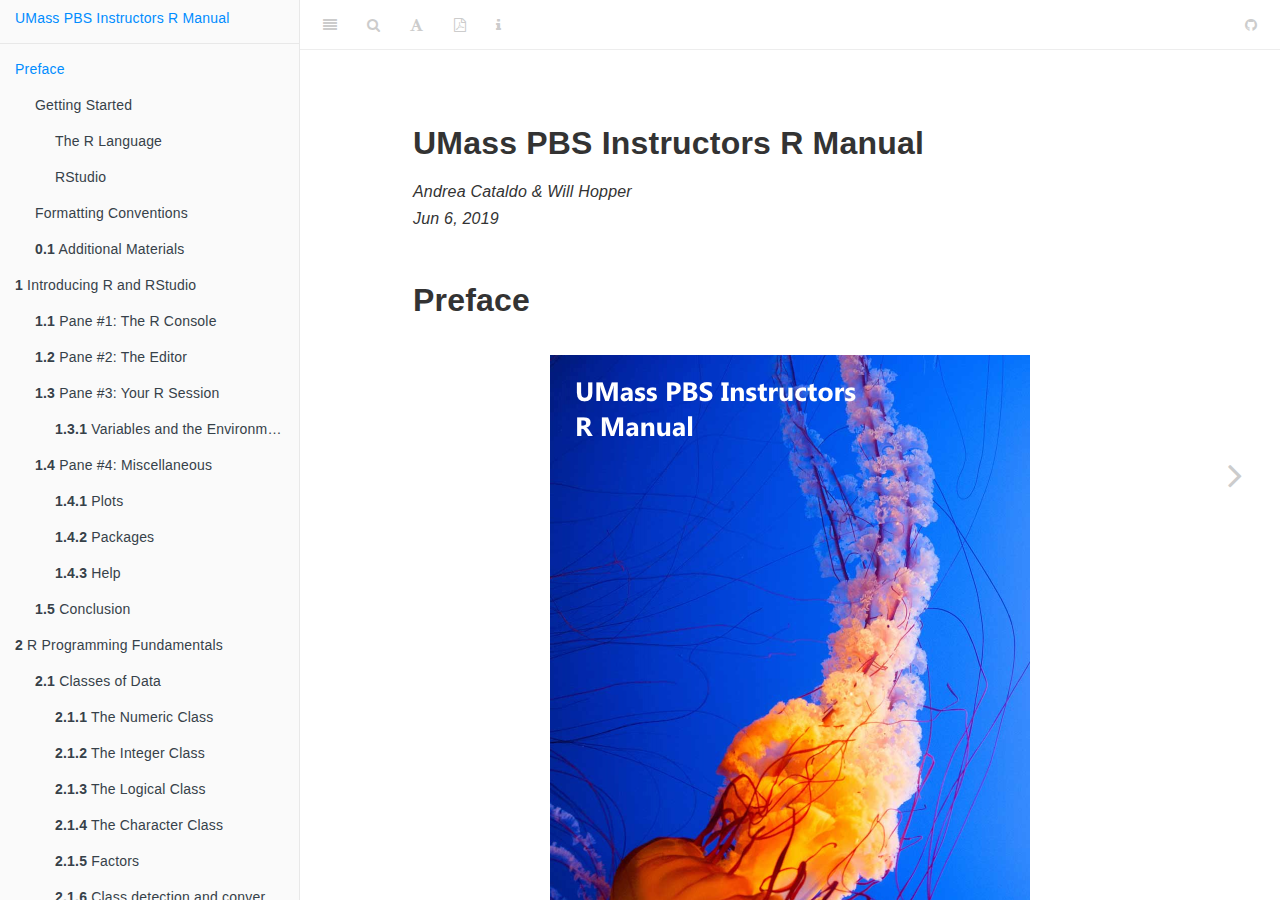
==== index.html @ 13f62042 "updating online book" ====
<!DOCTYPE html>
<html xmlns="http://www.w3.org/1999/xhtml" lang="" xml:lang="">
<head>

  <meta charset="utf-8" />
  <meta http-equiv="X-UA-Compatible" content="IE=edge" />
  <title>UMass PBS Instructors R Manual</title>
  <meta name="description" content="A guide for instructors teaching statistics and research methods with R in the UMass Amherst Psychological &amp; Brain Sciences Department." />
  <meta name="generator" content="bookdown 0.11 and GitBook 2.6.7" />

  <meta property="og:title" content="UMass PBS Instructors R Manual" />
  <meta property="og:type" content="book" />
  
  
  <meta property="og:description" content="A guide for instructors teaching statistics and research methods with R in the UMass Amherst Psychological &amp; Brain Sciences Department." />
  <meta name="github-repo" content="wjhopper/PBS-R-Manual" />

  <meta name="twitter:card" content="summary" />
  <meta name="twitter:title" content="UMass PBS Instructors R Manual" />
  
  <meta name="twitter:description" content="A guide for instructors teaching statistics and research methods with R in the UMass Amherst Psychological &amp; Brain Sciences Department." />
  

<meta name="author" content="Andrea Cataldo &amp; Will Hopper" />



  <meta name="viewport" content="width=device-width, initial-scale=1" />
  <meta name="apple-mobile-web-app-capable" content="yes" />
  <meta name="apple-mobile-web-app-status-bar-style" content="black" />
  
  

<link rel="next" href="introducing-r-and-rstudio.html">
<script src="libs/jquery-2.2.3/jquery.min.js"></script>
<link href="libs/gitbook-2.6.7/css/style.css" rel="stylesheet" />
<link href="libs/gitbook-2.6.7/css/plugin-table.css" rel="stylesheet" />
<link href="libs/gitbook-2.6.7/css/plugin-bookdown.css" rel="stylesheet" />
<link href="libs/gitbook-2.6.7/css/plugin-highlight.css" rel="stylesheet" />
<link href="libs/gitbook-2.6.7/css/plugin-search.css" rel="stylesheet" />
<link href="libs/gitbook-2.6.7/css/plugin-fontsettings.css" rel="stylesheet" />









<style type="text/css">
a.sourceLine { display: inline-block; line-height: 1.25; }
a.sourceLine { pointer-events: none; color: inherit; text-decoration: inherit; }
a.sourceLine:empty { height: 1.2em; }
.sourceCode { overflow: visible; }
code.sourceCode { white-space: pre; position: relative; }
div.sourceCode { margin: 1em 0; }
pre.sourceCode { margin: 0; }
@media screen {
div.sourceCode { overflow: auto; }
}
@media print {
code.sourceCode { white-space: pre-wrap; }
a.sourceLine { text-indent: -1em; padding-left: 1em; }
}
pre.numberSource a.sourceLine
  { position: relative; left: -4em; }
pre.numberSource a.sourceLine::before
  { content: attr(title);
    position: relative; left: -1em; text-align: right; vertical-align: baseline;
    border: none; pointer-events: all; display: inline-block;
    -webkit-touch-callout: none; -webkit-user-select: none;
    -khtml-user-select: none; -moz-user-select: none;
    -ms-user-select: none; user-select: none;
    padding: 0 4px; width: 4em;
    color: #aaaaaa;
  }
pre.numberSource { margin-left: 3em; border-left: 1px solid #aaaaaa;  padding-left: 4px; }
div.sourceCode
  {  }
@media screen {
a.sourceLine::before { text-decoration: underline; }
}
code span.al { color: #ff0000; font-weight: bold; } /* Alert */
code span.an { color: #60a0b0; font-weight: bold; font-style: italic; } /* Annotation */
code span.at { color: #7d9029; } /* Attribute */
code span.bn { color: #40a070; } /* BaseN */
code span.bu { } /* BuiltIn */
code span.cf { color: #007020; font-weight: bold; } /* ControlFlow */
code span.ch { color: #4070a0; } /* Char */
code span.cn { color: #880000; } /* Constant */
code span.co { color: #60a0b0; font-style: italic; } /* Comment */
code span.cv { color: #60a0b0; font-weight: bold; font-style: italic; } /* CommentVar */
code span.do { color: #ba2121; font-style: italic; } /* Documentation */
code span.dt { color: #902000; } /* DataType */
code span.dv { color: #40a070; } /* DecVal */
code span.er { color: #ff0000; font-weight: bold; } /* Error */
code span.ex { } /* Extension */
code span.fl { color: #40a070; } /* Float */
code span.fu { color: #06287e; } /* Function */
code span.im { } /* Import */
code span.in { color: #60a0b0; font-weight: bold; font-style: italic; } /* Information */
code span.kw { color: #007020; font-weight: bold; } /* Keyword */
code span.op { color: #666666; } /* Operator */
code span.ot { color: #007020; } /* Other */
code span.pp { color: #bc7a00; } /* Preprocessor */
code span.sc { color: #4070a0; } /* SpecialChar */
code span.ss { color: #bb6688; } /* SpecialString */
code span.st { color: #4070a0; } /* String */
code span.va { color: #19177c; } /* Variable */
code span.vs { color: #4070a0; } /* VerbatimString */
code span.wa { color: #60a0b0; font-weight: bold; font-style: italic; } /* Warning */
</style>

<link rel="stylesheet" href="css/custom.css" type="text/css" />
</head>

<body>



  <div class="book without-animation with-summary font-size-2 font-family-1" data-basepath=".">

    <div class="book-summary">
      <nav role="navigation">

<ul class="summary">
<li><a href="index.html">UMass PBS Instructors R Manual</a></li>

<li class="divider"></li>
<li class="chapter" data-level="" data-path="index.html"><a href="index.html"><i class="fa fa-check"></i>Preface</a><ul>
<li class="chapter" data-level="" data-path="index.html"><a href="index.html#getting-started"><i class="fa fa-check"></i>Getting Started</a><ul>
<li class="chapter" data-level="" data-path="index.html"><a href="index.html#the-r-language"><i class="fa fa-check"></i>The R Language</a></li>
<li class="chapter" data-level="" data-path="index.html"><a href="index.html#rstudio"><i class="fa fa-check"></i>RStudio</a></li>
</ul></li>
<li class="chapter" data-level="" data-path="index.html"><a href="index.html#formatting-conventions"><i class="fa fa-check"></i>Formatting Conventions</a></li>
<li class="chapter" data-level="0.1" data-path="index.html"><a href="index.html#additional-materials"><i class="fa fa-check"></i><b>0.1</b> Additional Materials</a></li>
</ul></li>
<li class="chapter" data-level="1" data-path="introducing-r-and-rstudio.html"><a href="introducing-r-and-rstudio.html"><i class="fa fa-check"></i><b>1</b> Introducing R and RStudio</a><ul>
<li class="chapter" data-level="1.1" data-path="introducing-r-and-rstudio.html"><a href="introducing-r-and-rstudio.html#console"><i class="fa fa-check"></i><b>1.1</b> Pane #1: The R Console</a></li>
<li class="chapter" data-level="1.2" data-path="introducing-r-and-rstudio.html"><a href="introducing-r-and-rstudio.html#pane-2-the-editor"><i class="fa fa-check"></i><b>1.2</b> Pane #2: The Editor</a></li>
<li class="chapter" data-level="1.3" data-path="introducing-r-and-rstudio.html"><a href="introducing-r-and-rstudio.html#pane-3-your-r-session"><i class="fa fa-check"></i><b>1.3</b> Pane #3: Your R Session</a><ul>
<li class="chapter" data-level="1.3.1" data-path="introducing-r-and-rstudio.html"><a href="introducing-r-and-rstudio.html#variables-and-the-environment"><i class="fa fa-check"></i><b>1.3.1</b> Variables and the Environment</a></li>
</ul></li>
<li class="chapter" data-level="1.4" data-path="introducing-r-and-rstudio.html"><a href="introducing-r-and-rstudio.html#pane-4-miscellaneous"><i class="fa fa-check"></i><b>1.4</b> Pane #4: Miscellaneous</a><ul>
<li class="chapter" data-level="1.4.1" data-path="introducing-r-and-rstudio.html"><a href="introducing-r-and-rstudio.html#plots"><i class="fa fa-check"></i><b>1.4.1</b> Plots</a></li>
<li class="chapter" data-level="1.4.2" data-path="introducing-r-and-rstudio.html"><a href="introducing-r-and-rstudio.html#packages"><i class="fa fa-check"></i><b>1.4.2</b> Packages</a></li>
<li class="chapter" data-level="1.4.3" data-path="introducing-r-and-rstudio.html"><a href="introducing-r-and-rstudio.html#help"><i class="fa fa-check"></i><b>1.4.3</b> Help</a></li>
</ul></li>
<li class="chapter" data-level="1.5" data-path="introducing-r-and-rstudio.html"><a href="introducing-r-and-rstudio.html#conclusion"><i class="fa fa-check"></i><b>1.5</b> Conclusion</a></li>
</ul></li>
<li class="chapter" data-level="2" data-path="r-programming-fundamentals.html"><a href="r-programming-fundamentals.html"><i class="fa fa-check"></i><b>2</b> R Programming Fundamentals</a><ul>
<li class="chapter" data-level="2.1" data-path="r-programming-fundamentals.html"><a href="r-programming-fundamentals.html#classes-of-data"><i class="fa fa-check"></i><b>2.1</b> Classes of Data</a><ul>
<li class="chapter" data-level="2.1.1" data-path="r-programming-fundamentals.html"><a href="r-programming-fundamentals.html#the-numeric-class"><i class="fa fa-check"></i><b>2.1.1</b> The Numeric Class</a></li>
<li class="chapter" data-level="2.1.2" data-path="r-programming-fundamentals.html"><a href="r-programming-fundamentals.html#the-integer-class"><i class="fa fa-check"></i><b>2.1.2</b> The Integer Class</a></li>
<li class="chapter" data-level="2.1.3" data-path="r-programming-fundamentals.html"><a href="r-programming-fundamentals.html#logicals"><i class="fa fa-check"></i><b>2.1.3</b> The Logical Class</a></li>
<li class="chapter" data-level="2.1.4" data-path="r-programming-fundamentals.html"><a href="r-programming-fundamentals.html#the-character-class"><i class="fa fa-check"></i><b>2.1.4</b> The Character Class</a></li>
<li class="chapter" data-level="2.1.5" data-path="r-programming-fundamentals.html"><a href="r-programming-fundamentals.html#factors"><i class="fa fa-check"></i><b>2.1.5</b> Factors</a></li>
<li class="chapter" data-level="2.1.6" data-path="r-programming-fundamentals.html"><a href="r-programming-fundamentals.html#class-detection-and-conversion"><i class="fa fa-check"></i><b>2.1.6</b> Class detection and conversion</a></li>
</ul></li>
<li class="chapter" data-level="2.2" data-path="r-programming-fundamentals.html"><a href="r-programming-fundamentals.html#data-structures"><i class="fa fa-check"></i><b>2.2</b> Data Structures</a><ul>
<li class="chapter" data-level="2.2.1" data-path="r-programming-fundamentals.html"><a href="r-programming-fundamentals.html#vectors"><i class="fa fa-check"></i><b>2.2.1</b> Vectors</a></li>
<li class="chapter" data-level="2.2.2" data-path="r-programming-fundamentals.html"><a href="r-programming-fundamentals.html#matrices"><i class="fa fa-check"></i><b>2.2.2</b> Matrices</a></li>
<li class="chapter" data-level="2.2.3" data-path="r-programming-fundamentals.html"><a href="r-programming-fundamentals.html#data-frames"><i class="fa fa-check"></i><b>2.2.3</b> Data Frames</a></li>
<li class="chapter" data-level="2.2.4" data-path="r-programming-fundamentals.html"><a href="r-programming-fundamentals.html#lists"><i class="fa fa-check"></i><b>2.2.4</b> Lists</a></li>
</ul></li>
<li class="chapter" data-level="2.3" data-path="r-programming-fundamentals.html"><a href="r-programming-fundamentals.html#operators"><i class="fa fa-check"></i><b>2.3</b> Operators</a><ul>
<li class="chapter" data-level="2.3.1" data-path="r-programming-fundamentals.html"><a href="r-programming-fundamentals.html#relational-operators"><i class="fa fa-check"></i><b>2.3.1</b> Relational Operators</a></li>
<li class="chapter" data-level="2.3.2" data-path="r-programming-fundamentals.html"><a href="r-programming-fundamentals.html#logical-operators"><i class="fa fa-check"></i><b>2.3.2</b> Logical Operators</a></li>
</ul></li>
<li class="chapter" data-level="2.4" data-path="r-programming-fundamentals.html"><a href="r-programming-fundamentals.html#functions"><i class="fa fa-check"></i><b>2.4</b> Functions</a><ul>
<li class="chapter" data-level="2.4.1" data-path="r-programming-fundamentals.html"><a href="r-programming-fundamentals.html#description"><i class="fa fa-check"></i><b>2.4.1</b> Description</a></li>
<li class="chapter" data-level="2.4.2" data-path="r-programming-fundamentals.html"><a href="r-programming-fundamentals.html#usage"><i class="fa fa-check"></i><b>2.4.2</b> Usage</a></li>
<li class="chapter" data-level="2.4.3" data-path="r-programming-fundamentals.html"><a href="r-programming-fundamentals.html#arguments"><i class="fa fa-check"></i><b>2.4.3</b> Arguments</a></li>
<li class="chapter" data-level="2.4.4" data-path="r-programming-fundamentals.html"><a href="r-programming-fundamentals.html#named-vs.-unnamed-arguments"><i class="fa fa-check"></i><b>2.4.4</b> Named vs. Unnamed Arguments</a></li>
<li class="chapter" data-level="2.4.5" data-path="r-programming-fundamentals.html"><a href="r-programming-fundamentals.html#a-word-of-advice-2"><i class="fa fa-check"></i><b>2.4.5</b> A word of advice</a></li>
</ul></li>
<li class="chapter" data-level="2.5" data-path="r-programming-fundamentals.html"><a href="r-programming-fundamentals.html#data-manipulation"><i class="fa fa-check"></i><b>2.5</b> Data Manipulation</a><ul>
<li class="chapter" data-level="2.5.1" data-path="r-programming-fundamentals.html"><a href="r-programming-fundamentals.html#tidy-data"><i class="fa fa-check"></i><b>2.5.1</b> Tidy Data</a></li>
<li class="chapter" data-level="2.5.2" data-path="r-programming-fundamentals.html"><a href="r-programming-fundamentals.html#importing-data"><i class="fa fa-check"></i><b>2.5.2</b> Importing Data</a></li>
<li class="chapter" data-level="2.5.3" data-path="r-programming-fundamentals.html"><a href="r-programming-fundamentals.html#subsetting"><i class="fa fa-check"></i><b>2.5.3</b> Subsetting</a></li>
<li class="chapter" data-level="2.5.4" data-path="r-programming-fundamentals.html"><a href="r-programming-fundamentals.html#indexing"><i class="fa fa-check"></i><b>2.5.4</b> Indexing</a></li>
<li class="chapter" data-level="2.5.5" data-path="r-programming-fundamentals.html"><a href="r-programming-fundamentals.html#replacement"><i class="fa fa-check"></i><b>2.5.5</b> Replacement</a></li>
<li class="chapter" data-level="2.5.6" data-path="r-programming-fundamentals.html"><a href="r-programming-fundamentals.html#matrices-data-frames"><i class="fa fa-check"></i><b>2.5.6</b> Matrices &amp; Data Frames</a></li>
</ul></li>
</ul></li>
<li class="chapter" data-level="3" data-path="statistics.html"><a href="statistics.html"><i class="fa fa-check"></i><b>3</b> Statistics</a><ul>
<li class="chapter" data-level="3.1" data-path="statistics.html"><a href="statistics.html#the-data"><i class="fa fa-check"></i><b>3.1</b> The Data</a></li>
<li class="chapter" data-level="3.2" data-path="statistics.html"><a href="statistics.html#formula-objects"><i class="fa fa-check"></i><b>3.2</b> Formula Objects</a></li>
<li class="chapter" data-level="3.3" data-path="statistics.html"><a href="statistics.html#descriptive-statistics"><i class="fa fa-check"></i><b>3.3</b> Descriptive Statistics</a><ul>
<li class="chapter" data-level="3.3.1" data-path="statistics.html"><a href="statistics.html#mean"><i class="fa fa-check"></i><b>3.3.1</b> Mean</a></li>
<li class="chapter" data-level="3.3.2" data-path="statistics.html"><a href="statistics.html#median"><i class="fa fa-check"></i><b>3.3.2</b> Median</a></li>
<li class="chapter" data-level="3.3.3" data-path="statistics.html"><a href="statistics.html#variance"><i class="fa fa-check"></i><b>3.3.3</b> Variance</a></li>
<li class="chapter" data-level="3.3.4" data-path="statistics.html"><a href="statistics.html#standard-deviation"><i class="fa fa-check"></i><b>3.3.4</b> Standard Deviation</a></li>
<li class="chapter" data-level="3.3.5" data-path="statistics.html"><a href="statistics.html#standard-error"><i class="fa fa-check"></i><b>3.3.5</b> Standard Error</a></li>
<li class="chapter" data-level="3.3.6" data-path="statistics.html"><a href="statistics.html#correlation"><i class="fa fa-check"></i><b>3.3.6</b> Correlation</a></li>
<li class="chapter" data-level="3.3.7" data-path="statistics.html"><a href="statistics.html#summary-functions"><i class="fa fa-check"></i><b>3.3.7</b> Summary Functions</a></li>
</ul></li>
<li class="chapter" data-level="3.4" data-path="statistics.html"><a href="statistics.html#plotting"><i class="fa fa-check"></i><b>3.4</b> Plotting</a><ul>
<li class="chapter" data-level="3.4.1" data-path="statistics.html"><a href="statistics.html#scatter-line-plots"><i class="fa fa-check"></i><b>3.4.1</b> Scatter &amp; Line Plots</a></li>
<li class="chapter" data-level="3.4.2" data-path="statistics.html"><a href="statistics.html#barplots"><i class="fa fa-check"></i><b>3.4.2</b> Barplots</a></li>
<li class="chapter" data-level="3.4.3" data-path="statistics.html"><a href="statistics.html#histograms"><i class="fa fa-check"></i><b>3.4.3</b> Histograms</a></li>
<li class="chapter" data-level="3.4.4" data-path="statistics.html"><a href="statistics.html#boxplots"><i class="fa fa-check"></i><b>3.4.4</b> Boxplots</a></li>
<li class="chapter" data-level="3.4.5" data-path="statistics.html"><a href="statistics.html#configuring-plots"><i class="fa fa-check"></i><b>3.4.5</b> Configuring Plots</a></li>
<li class="chapter" data-level="3.4.6" data-path="statistics.html"><a href="statistics.html#what-about-ggplot"><i class="fa fa-check"></i><b>3.4.6</b> What about ggplot?</a></li>
</ul></li>
<li class="chapter" data-level="3.5" data-path="statistics.html"><a href="statistics.html#inferential-statistics"><i class="fa fa-check"></i><b>3.5</b> Inferential Statistics</a><ul>
<li class="chapter" data-level="3.5.1" data-path="statistics.html"><a href="statistics.html#distribution-functions"><i class="fa fa-check"></i><b>3.5.1</b> Distribution Functions</a></li>
<li class="chapter" data-level="3.5.2" data-path="statistics.html"><a href="statistics.html#t.test"><i class="fa fa-check"></i><b>3.5.2</b> <code>t.test()</code></a></li>
<li class="chapter" data-level="3.5.3" data-path="statistics.html"><a href="statistics.html#aov"><i class="fa fa-check"></i><b>3.5.3</b> <code>aov()</code></a></li>
<li class="chapter" data-level="3.5.4" data-path="statistics.html"><a href="statistics.html#cor.test"><i class="fa fa-check"></i><b>3.5.4</b> <code>cor.test()</code></a></li>
<li class="chapter" data-level="3.5.5" data-path="statistics.html"><a href="statistics.html#binom.test"><i class="fa fa-check"></i><b>3.5.5</b> <code>binom.test()</code></a></li>
<li class="chapter" data-level="3.5.6" data-path="statistics.html"><a href="statistics.html#chisq.test"><i class="fa fa-check"></i><b>3.5.6</b> <code>chisq.test()</code></a></li>
<li class="chapter" data-level="3.5.7" data-path="statistics.html"><a href="statistics.html#lm"><i class="fa fa-check"></i><b>3.5.7</b> <code>lm()</code></a></li>
<li class="chapter" data-level="3.5.8" data-path="statistics.html"><a href="statistics.html#confidence-intervals"><i class="fa fa-check"></i><b>3.5.8</b> Confidence Intervals</a></li>
</ul></li>
</ul></li>
<li class="chapter" data-level="4" data-path="tools-advice-for-instructors.html"><a href="tools-advice-for-instructors.html"><i class="fa fa-check"></i><b>4</b> Tools &amp; Advice for Instructors</a><ul>
<li class="chapter" data-level="4.1" data-path="tools-advice-for-instructors.html"><a href="tools-advice-for-instructors.html#best-practices"><i class="fa fa-check"></i><b>4.1</b> Best Practices</a><ul>
<li class="chapter" data-level="4.1.1" data-path="tools-advice-for-instructors.html"><a href="tools-advice-for-instructors.html#commands-vs.-buttons"><i class="fa fa-check"></i><b>4.1.1</b> Commands vs. Buttons</a></li>
<li class="chapter" data-level="4.1.2" data-path="tools-advice-for-instructors.html"><a href="tools-advice-for-instructors.html#naming-objects"><i class="fa fa-check"></i><b>4.1.2</b> Naming Objects</a></li>
<li class="chapter" data-level="4.1.3" data-path="tools-advice-for-instructors.html"><a href="tools-advice-for-instructors.html#scripting"><i class="fa fa-check"></i><b>4.1.3</b> Scripting</a></li>
<li class="chapter" data-level="4.1.4" data-path="tools-advice-for-instructors.html"><a href="tools-advice-for-instructors.html#formatting-requirements-for-assignments"><i class="fa fa-check"></i><b>4.1.4</b> Formatting Requirements for Assignments</a></li>
</ul></li>
<li class="chapter" data-level="4.2" data-path="tools-advice-for-instructors.html"><a href="tools-advice-for-instructors.html#error-messages"><i class="fa fa-check"></i><b>4.2</b> Error Messages</a><ul>
<li class="chapter" data-level="4.2.1" data-path="tools-advice-for-instructors.html"><a href="tools-advice-for-instructors.html#there-is-no-output-from-a-command-and-there-is-a-in-the-console-instead-of-a-."><i class="fa fa-check"></i><b>4.2.1</b> There is no output from a command, and there is a <code>+</code> in the console instead of a <code>&gt;</code>.</a></li>
<li class="chapter" data-level="4.2.2" data-path="tools-advice-for-instructors.html"><a href="tools-advice-for-instructors.html#error-unexpected-in-___"><i class="fa fa-check"></i><b>4.2.2</b> <code>Error: unexpected ')' in '___'</code></a></li>
<li class="chapter" data-level="4.2.3" data-path="tools-advice-for-instructors.html"><a href="tools-advice-for-instructors.html#error-object-___-not-found"><i class="fa fa-check"></i><b>4.2.3</b> <code>Error: Object '___' not found</code></a></li>
<li class="chapter" data-level="4.2.4" data-path="tools-advice-for-instructors.html"><a href="tools-advice-for-instructors.html#error-in-___-non-numeric-argument-to-binary-operator"><i class="fa fa-check"></i><b>4.2.4</b> <code>Error in ___ : non-numeric argument to binary operator</code></a></li>
<li class="chapter" data-level="4.2.5" data-path="tools-advice-for-instructors.html"><a href="tools-advice-for-instructors.html#error-in-___x-could-not-find-function-___"><i class="fa fa-check"></i><b>4.2.5</b> <code>Error in ___(x) : could not find function '___'</code></a></li>
<li class="chapter" data-level="4.2.6" data-path="tools-advice-for-instructors.html"><a href="tools-advice-for-instructors.html#error-in-___-cannot-open-the-connection"><i class="fa fa-check"></i><b>4.2.6</b> <code>Error in ___ : cannot open the connection</code></a></li>
<li class="chapter" data-level="4.2.7" data-path="tools-advice-for-instructors.html"><a href="tools-advice-for-instructors.html#error-in-___-undefined-columns-selected-or-error-in-___-subscript-out-of-bounds"><i class="fa fa-check"></i><b>4.2.7</b> <code>Error in ___ : undefined columns selected** or **Error in ___: subscript out of bounds</code></a></li>
<li class="chapter" data-level="4.2.8" data-path="tools-advice-for-instructors.html"><a href="tools-advice-for-instructors.html#error-unexpected-symbol-in-___"><i class="fa fa-check"></i><b>4.2.8</b> <code>Error: unexpected symbol in '___'</code></a></li>
</ul></li>
<li class="chapter" data-level="4.3" data-path="tools-advice-for-instructors.html"><a href="tools-advice-for-instructors.html#data-sets"><i class="fa fa-check"></i><b>4.3</b> Data Sets</a><ul>
<li class="chapter" data-level="4.3.1" data-path="tools-advice-for-instructors.html"><a href="tools-advice-for-instructors.html#built-in"><i class="fa fa-check"></i><b>4.3.1</b> Built-In</a></li>
<li class="chapter" data-level="4.3.2" data-path="tools-advice-for-instructors.html"><a href="tools-advice-for-instructors.html#fivethirtyeight"><i class="fa fa-check"></i><b>4.3.2</b> FiveThirtyEight</a></li>
<li class="chapter" data-level="4.3.3" data-path="tools-advice-for-instructors.html"><a href="tools-advice-for-instructors.html#psych"><i class="fa fa-check"></i><b>4.3.3</b> psych</a></li>
<li class="chapter" data-level="4.3.4" data-path="tools-advice-for-instructors.html"><a href="tools-advice-for-instructors.html#simulating-your-own-data-sets"><i class="fa fa-check"></i><b>4.3.4</b> Simulating your own Data Sets</a></li>
</ul></li>
</ul></li>
</ul>

      </nav>
    </div>

    <div class="book-body">
      <div class="body-inner">
        <div class="book-header" role="navigation">
          <h1>
            <i class="fa fa-circle-o-notch fa-spin"></i><a href="./">UMass PBS Instructors R Manual</a>
          </h1>
        </div>

        <div class="page-wrapper" tabindex="-1" role="main">
          <div class="page-inner">

            <section class="normal" id="section-">
<div id="header">
<h1 class="title">UMass PBS Instructors R Manual</h1>
<p class="author"><em>Andrea Cataldo &amp; Will Hopper</em></p>
<p class="date"><em>Jun 6, 2019</em></p>
</div>
<div id="preface" class="section level1 unnumbered">
<h1>Preface</h1>
<p><img src="images/cover.png" style="display: block; margin: auto;" /></p>
<p>This book serves as a guide for instructors teaching statistics and research methods with R in the UMass Amherst Psychological &amp; Brain Sciences Department. The book is organized into three main sections:</p>
<ol style="list-style-type: decimal">
<li>An introduction to the R language and the Rstudio development environment.</li>
<li>A reference for performing and interpreting common statistical tests in R.</li>
<li>Recommended Best practices for instructors.</li>
</ol>
<p>Section 1 is primarily intended for instructors who are unfamiliar with the R language and it’s ecosystem. However, we recommended even experienced R users read it, as it is useful to remind yourself of the perspective the majority of your students will be approaching R from, and to get “on the same page” as your fellow instructors.</p>
<p>Much of the information in this guide can be found in any “Introduction to R” book or resource. So, why write another one? There are two main reasons:</p>
<ol style="list-style-type: decimal">
<li>To provide you with the information you need specifically for Psych 240 and 241, and none of the information you don’t.</li>
<li>To provide opinionated guidance and reference material for the instructor specifically, not just the “average” R user.</li>
</ol>
<p>We hope that you find this guide useful as you embark on teaching a new class!</p>
<div id="getting-started" class="section level2 unnumbered">
<h2>Getting Started</h2>
<p>To follow along with the examples in this book, it is recommended that you install the latest version of R and RStudio to your personal computer.</p>
<div id="the-r-language" class="section level3 unnumbered">
<h3>The R Language</h3>
<p>R is a complete programming language and computing environment designed to enable statistical modeling, data manipulation, and reporting. Despite its focus on statistics, it is still very feature rich - we can use it to perform mathematical calculations, create data visualizations, connect to remote databases, save results as files on your computers hard drive, and more. In fact, this entire manual was created in R!</p>
<p>To get started, download and install the most current version of R for your operating system:</p>
<ul>
<li>Windows: <a href="https://cran.r-project.org/bin/windows/base/" class="uri">https://cran.r-project.org/bin/windows/base/</a></li>
<li>Mac OS X: <a href="https://cran.r-project.org/bin/macosx/" class="uri">https://cran.r-project.org/bin/macosx/</a></li>
<li>Linux: <a href="https://cran.r-project.org/bin/Linux/" class="uri">https://cran.r-project.org/bin/Linux/</a> (as always, see instructions for your specific Linux distribution)</li>
</ul>
</div>
<div id="rstudio" class="section level3 unnumbered">
<h3>RStudio</h3>
<p>RStudio is a graphical program that simplifies common R related tasks, organizes information about your current R session, and generally makes it easier to use R. This type of program is called an <strong>I</strong>ntegrated <strong>D</strong>evelopment <strong>E</strong>nvironment, or IDE for short.</p>
<p>We <strong>strongly</strong> recommend using R within RStudio. However, it is important to understand that they are separate and distinct programs, and R can freely be used outside of RStudio.</p>
<p>To help your students understand their relationship, you could offer the following analogy: RStudio is like a workbench and toolbox, where R is like a hammer. You do not <em>need</em> a workbench and toolbox to build something with your hammer - but having a workbench to rest your project on while you work, and a toolbox where all your nails are organized is very convenient, and will probably help you do your work faster and more accurately.</p>
<p>The company which produces the RStudio software has several different products with “RStudio” in the name. You and your students will want to install the “RStudio Desktop - Open Source License” version (i.e., the free version):</p>
<ul>
<li>RStudio Desktop for Windows: <a href="http://rstudio.org/download/latest/stable/desktop/windows/RStudio-latest.exe" class="uri">http://rstudio.org/download/latest/stable/desktop/windows/RStudio-latest.exe</a></li>
<li>RStudio Desktop for Mac OS X: <a href="http://rstudio.org/download/latest/stable/desktop/mac/RStudio-latest.dmg" class="uri">http://rstudio.org/download/latest/stable/desktop/mac/RStudio-latest.dmg</a></li>
<li>RStudio Desktop for Linux: <a href="https://www.rstudio.com/products/rstudio/download/#download">Get .deb and .rpm packages here</a></li>
</ul>
</div>
</div>
<div id="formatting-conventions" class="section level2 unnumbered">
<h2>Formatting Conventions</h2>
<p>R source code (i.e. code run in the R console or from an R script) and output are presented in monospace font in regions with a light gray background. We <strong>do not</strong> include command line prompts (<code>&gt;</code> and <code>+</code>, like you would see in a real R console) to the R source code. This is to allow you to conveniently copy and run the code without having to delete the leading prompt symbols. All text output from executing R commands is denoted with two preceeding hashes (<code>##</code>). So, any time you see <code>##</code> following a block of R code, you are looking at the output of the preeceeding command.</p>
</div>
<div id="additional-materials" class="section level2">
<h2><span class="header-section-number">0.1</span> Additional Materials</h2>
<p>As alluded to earlier, this is far from the only “Intro to R” material in existence, though this guide has been developed with Psych 240 and 241 specifically in mind. But we do encourage you to supplement your knowlege with outside sources. We recommend the following resources to learning about R programming:</p>
<ul>
<li><a href="http://silk.library.umass.edu/login?url=https://search.ebscohost.com/login.aspx?direct=true&amp;db=cat06087a&amp;AN=umass.016355822&amp;site=eds-live&amp;scope=site">R in a Nutshell</a> by Joseph Adler</li>
<li><a href="http://silk.library.umass.edu/login?url=https://search.ebscohost.com/login.aspx?direct=true&amp;db=cat06087a&amp;AN=umass.016669840&amp;site=eds-live&amp;scope=site">The Art of R Programming</a> by Norman Matloff</li>
<li><a href="https://r4ds.had.co.nz/">R for Data Science</a> by Garrett Grolemund &amp; Hadley Wickham</li>
<li><a href="https://adv-r.hadley.nz/">Advanced R</a> by Hadley Wickham</li>
</ul>
<p>On campus, there are two great consulting resources for getting help with statistical analysis in R:</p>
<ul>
<li><a href="https://www.umass.edu/issr/what-we-do/consultation">The Institute for Social Science Research</a></li>
<li><a href="https://www.umass.edu/family/methodology-department">The Center for Research on Famlies</a></li>
</ul>
<div id="reproducibility" class="section level4 unnumbered">
<h4>Reproducibility</h4>
<p>The R session information when compiling this book is shown below:</p>
<pre class="sourceCode r"><code class="sourceCode r"><span class="kw">sessionInfo</span>()</code></pre>
<pre><code>## R version 3.5.1 (2018-07-02)
## Platform: x86_64-w64-mingw32/x64 (64-bit)
## Running under: Windows 7 x64 (build 7601) Service Pack 1
## 
## Matrix products: default
## 
## locale:
## [1] LC_COLLATE=English_United States.1252 
## [2] LC_CTYPE=English_United States.1252   
## [3] LC_MONETARY=English_United States.1252
## [4] LC_NUMERIC=C                          
## [5] LC_TIME=English_United States.1252    
## 
## attached base packages:
## [1] stats     graphics  grDevices utils     datasets  methods   base     
## 
## loaded via a namespace (and not attached):
##  [1] compiler_3.5.1  magrittr_1.5    bookdown_0.11   htmltools_0.3.6
##  [5] tools_3.5.1     yaml_2.2.0      Rcpp_1.0.1      stringi_1.4.3  
##  [9] rmarkdown_1.13  knitr_1.22      stringr_1.3.1   xfun_0.6       
## [13] digest_0.6.19   packrat_0.4.9-3 evaluate_0.14</code></pre>

</div>
</div>
</div>
            </section>

          </div>
        </div>
      </div>

<a href="introducing-r-and-rstudio.html" class="navigation navigation-next navigation-unique" aria-label="Next page"><i class="fa fa-angle-right"></i></a>
    </div>
  </div>
<script src="libs/gitbook-2.6.7/js/app.min.js"></script>
<script src="libs/gitbook-2.6.7/js/lunr.js"></script>
<script src="libs/gitbook-2.6.7/js/plugin-search.js"></script>
<script src="libs/gitbook-2.6.7/js/plugin-sharing.js"></script>
<script src="libs/gitbook-2.6.7/js/plugin-fontsettings.js"></script>
<script src="libs/gitbook-2.6.7/js/plugin-bookdown.js"></script>
<script src="libs/gitbook-2.6.7/js/jquery.highlight.js"></script>
<script>
gitbook.require(["gitbook"], function(gitbook) {
gitbook.start({
"sharing": {
"github": true,
"facebook": false,
"twitter": false,
"google": false,
"linkedin": false,
"weibo": false,
"instapaper": false,
"vk": false,
"all": false
},
"fontsettings": {
"theme": "white",
"family": "sans",
"size": 2
},
"edit": {
"link": null,
"text": null
},
"history": {
"link": null,
"text": null
},
"download": ["PBS-R-Manual.pdf"],
"toc": {
"collapse": "none"
},
"toc_depth": 2
});
});
</script>

<!-- dynamically load mathjax for compatibility with self-contained -->
<script>
  (function () {
    var script = document.createElement("script");
    script.type = "text/javascript";
    var src = "true";
    if (src === "" || src === "true") src = "https://mathjax.rstudio.com/latest/MathJax.js?config=TeX-MML-AM_CHTML";
    if (location.protocol !== "file:" && /^https?:/.test(src))
      src = src.replace(/^https?:/, '');
    script.src = src;
    document.getElementsByTagName("head")[0].appendChild(script);
  })();
</script>
</body>

</html>
---- libs/gitbook-2.6.7/css/style.css ----
/*! normalize.css v2.1.0 | MIT License | git.io/normalize */img,legend{border:0}*,.fa{-webkit-font-smoothing:antialiased}.fa-ul>li,sub,sup{position:relative}.book .book-body .page-wrapper .page-inner section.normal hr:after,.book-langs-index .inner .languages:after,.buttons:after,.dropdown-menu .buttons:after{clear:both}body,html{-ms-text-size-adjust:100%;-webkit-text-size-adjust:100%}article,aside,details,figcaption,figure,footer,header,hgroup,main,nav,section,summary{display:block}audio,canvas,video{display:inline-block}.hidden,[hidden]{display:none}audio:not([controls]){display:none;height:0}html{font-family:sans-serif}body,figure{margin:0}a:focus{outline:dotted thin}a:active,a:hover{outline:0}h1{font-size:2em;margin:.67em 0}abbr[title]{border-bottom:1px dotted}b,strong{font-weight:700}dfn{font-style:italic}hr{-moz-box-sizing:content-box;box-sizing:content-box;height:0}mark{background:#ff0;color:#000}code,kbd,pre,samp{font-family:monospace,serif;font-size:1em}pre{white-space:pre-wrap}q{quotes:"\201C" "\201D" "\2018" "\2019"}small{font-size:80%}sub,sup{font-size:75%;line-height:0;vertical-align:baseline}sup{top:-.5em}sub{bottom:-.25em}svg:not(:root){overflow:hidden}fieldset{border:1px solid silver;margin:0 2px;padding:.35em .625em .75em}legend{padding:0}button,input,select,textarea{font-family:inherit;font-size:100%;margin:0}button,input{line-height:normal}button,select{text-transform:none}button,html input[type=button],input[type=reset],input[type=submit]{-webkit-appearance:button;cursor:pointer}button[disabled],html input[disabled]{cursor:default}input[type=checkbox],input[type=radio]{box-sizing:border-box;padding:0}input[type=search]{-webkit-appearance:textfield;-moz-box-sizing:content-box;-webkit-box-sizing:content-box;box-sizing:content-box}input[type=search]::-webkit-search-cancel-button{margin-right:10px;}button::-moz-focus-inner,input::-moz-focus-inner{border:0;padding:0}textarea{overflow:auto;vertical-align:top}table{border-collapse:collapse;border-spacing:0}/*!
 * Preboot v2
 *
 * Open sourced under MIT license by @mdo.
 * Some variables and mixins from Bootstrap (Apache 2 license).
 */.link-inherit,.link-inherit:focus,.link-inherit:hover{color:inherit}.fa,.fa-stack{display:inline-block}/*!
 *  Font Awesome 4.1.0 by @davegandy - http://fontawesome.io - @fontawesome
 *  License - http://fontawesome.io/license (Font: SIL OFL 1.1, CSS: MIT License)
 */@font-face{font-family:FontAwesome;src:url(./fontawesome/fontawesome-webfont.ttf?v=4.1.0) format('truetype');font-weight:400;font-style:normal}.fa{font-family:FontAwesome;font-style:normal;font-weight:400;line-height:1;-moz-osx-font-smoothing:grayscale}.book .book-header,.book .book-summary{font-family:"Helvetica Neue",Helvetica,Arial,sans-serif}.fa-lg{font-size:1.33333333em;line-height:.75em;vertical-align:-15%}.fa-2x{font-size:2em}.fa-3x{font-size:3em}.fa-4x{font-size:4em}.fa-5x{font-size:5em}.fa-fw{width:1.28571429em;text-align:center}.fa-ul{padding-left:0;margin-left:2.14285714em;list-style-type:none}.fa-li{position:absolute;left:-2.14285714em;width:2.14285714em;top:.14285714em;text-align:center}.fa-li.fa-lg{left:-1.85714286em}.fa-border{padding:.2em .25em .15em;border:.08em solid #eee;border-radius:.1em}.pull-right{float:right}.pull-left{float:left}.fa.pull-left{margin-right:.3em}.fa.pull-right{margin-left:.3em}.fa-spin{-webkit-animation:spin 2s infinite linear;-moz-animation:spin 2s infinite linear;-o-animation:spin 2s infinite linear;animation:spin 2s infinite linear}@-moz-keyframes spin{0%{-moz-transform:rotate(0)}100%{-moz-transform:rotate(359deg)}}@-webkit-keyframes spin{0%{-webkit-transform:rotate(0)}100%{-webkit-transform:rotate(359deg)}}@-o-keyframes spin{0%{-o-transform:rotate(0)}100%{-o-transform:rotate(359deg)}}@keyframes spin{0%{-webkit-transform:rotate(0);transform:rotate(0)}100%{-webkit-transform:rotate(359deg);transform:rotate(359deg)}}.fa-rotate-90{filter:progid:DXImageTransform.Microsoft.BasicImage(rotation=1);-webkit-transform:rotate(90deg);-moz-transform:rotate(90deg);-ms-transform:rotate(90deg);-o-transform:rotate(90deg);transform:rotate(90deg)}.fa-rotate-180{filter:progid:DXImageTransform.Microsoft.BasicImage(rotation=2);-webkit-transform:rotate(180deg);-moz-transform:rotate(180deg);-ms-transform:rotate(180deg);-o-transform:rotate(180deg);transform:rotate(180deg)}.fa-rotate-270{filter:progid:DXImageTransform.Microsoft.BasicImage(rotation=3);-webkit-transform:rotate(270deg);-moz-transform:rotate(270deg);-ms-transform:rotate(270deg);-o-transform:rotate(270deg);transform:rotate(270deg)}.fa-flip-horizontal{filter:progid:DXImageTransform.Microsoft.BasicImage(rotation=0, mirror=1);-webkit-transform:scale(-1,1);-moz-transform:scale(-1,1);-ms-transform:scale(-1,1);-o-transform:scale(-1,1);transform:scale(-1,1)}.fa-flip-vertical{filter:progid:DXImageTransform.Microsoft.BasicImage(rotation=2, mirror=1);-webkit-transform:scale(1,-1);-moz-transform:scale(1,-1);-ms-transform:scale(1,-1);-o-transform:scale(1,-1);transform:scale(1,-1)}.fa-stack{position:relative;width:2em;height:2em;line-height:2em;vertical-align:middle}.fa-stack-1x,.fa-stack-2x{position:absolute;left:0;width:100%;text-align:center}.fa-stack-1x{line-height:inherit}.fa-stack-2x{font-size:2em}.fa-inverse{color:#fff}.fa-glass:before{content:"\f000"}.fa-music:before{content:"\f001"}.fa-search:before{content:"\f002"}.fa-envelope-o:before{content:"\f003"}.fa-heart:before{content:"\f004"}.fa-star:before{content:"\f005"}.fa-star-o:before{content:"\f006"}.fa-user:before{content:"\f007"}.fa-film:before{content:"\f008"}.fa-th-large:before{content:"\f009"}.fa-th:before{content:"\f00a"}.fa-th-list:before{content:"\f00b"}.fa-check:before{content:"\f00c"}.fa-times:before{content:"\f00d"}.fa-search-plus:before{content:"\f00e"}.fa-search-minus:before{content:"\f010"}.fa-power-off:before{content:"\f011"}.fa-signal:before{content:"\f012"}.fa-cog:before,.fa-gear:before{content:"\f013"}.fa-trash-o:before{content:"\f014"}.fa-home:before{content:"\f015"}.fa-file-o:before{content:"\f016"}.fa-clock-o:before{content:"\f017"}.fa-road:before{content:"\f018"}.fa-download:before{content:"\f019"}.fa-arrow-circle-o-down:before{content:"\f01a"}.fa-arrow-circle-o-up:before{content:"\f01b"}.fa-inbox:before{content:"\f01c"}.fa-play-circle-o:before{content:"\f01d"}.fa-repeat:before,.fa-rotate-right:before{content:"\f01e"}.fa-refresh:before{content:"\f021"}.fa-list-alt:before{content:"\f022"}.fa-lock:before{content:"\f023"}.fa-flag:before{content:"\f024"}.fa-headphones:before{content:"\f025"}.fa-volume-off:before{content:"\f026"}.fa-volume-down:before{content:"\f027"}.fa-volume-up:before{content:"\f028"}.fa-qrcode:before{content:"\f029"}.fa-barcode:before{content:"\f02a"}.fa-tag:before{content:"\f02b"}.fa-tags:before{content:"\f02c"}.fa-book:before{content:"\f02d"}.fa-bookmark:before{content:"\f02e"}.fa-print:before{content:"\f02f"}.fa-camera:before{content:"\f030"}.fa-font:before{content:"\f031"}.fa-bold:before{content:"\f032"}.fa-italic:before{content:"\f033"}.fa-text-height:before{content:"\f034"}.fa-text-width:before{content:"\f035"}.fa-align-left:before{content:"\f036"}.fa-align-center:before{content:"\f037"}.fa-align-right:before{content:"\f038"}.fa-align-justify:before{content:"\f039"}.fa-list:before{content:"\f03a"}.fa-dedent:before,.fa-outdent:before{content:"\f03b"}.fa-indent:before{content:"\f03c"}.fa-video-camera:before{content:"\f03d"}.fa-image:before,.fa-photo:before,.fa-picture-o:before{content:"\f03e"}.fa-pencil:before{content:"\f040"}.fa-map-marker:before{content:"\f041"}.fa-adjust:before{content:"\f042"}.fa-tint:before{content:"\f043"}.fa-edit:before,.fa-pencil-square-o:before{content:"\f044"}.fa-share-square-o:before{content:"\f045"}.fa-check-square-o:before{content:"\f046"}.fa-arrows:before{content:"\f047"}.fa-step-backward:before{content:"\f048"}.fa-fast-backward:before{content:"\f049"}.fa-backward:before{content:"\f04a"}.fa-play:before{content:"\f04b"}.fa-pause:before{content:"\f04c"}.fa-stop:before{content:"\f04d"}.fa-forward:before{content:"\f04e"}.fa-fast-forward:before{content:"\f050"}.fa-step-forward:before{content:"\f051"}.fa-eject:before{content:"\f052"}.fa-chevron-left:before{content:"\f053"}.fa-chevron-right:before{content:"\f054"}.fa-plus-circle:before{content:"\f055"}.fa-minus-circle:before{content:"\f056"}.fa-times-circle:before{content:"\f057"}.fa-check-circle:before{content:"\f058"}.fa-question-circle:before{content:"\f059"}.fa-info-circle:before{content:"\f05a"}.fa-crosshairs:before{content:"\f05b"}.fa-times-circle-o:before{content:"\f05c"}.fa-check-circle-o:before{content:"\f05d"}.fa-ban:before{content:"\f05e"}.fa-arrow-left:before{content:"\f060"}.fa-arrow-right:before{content:"\f061"}.fa-arrow-up:before{content:"\f062"}.fa-arrow-down:before{content:"\f063"}.fa-mail-forward:before,.fa-share:before{content:"\f064"}.fa-expand:before{content:"\f065"}.fa-compress:before{content:"\f066"}.fa-plus:before{content:"\f067"}.fa-minus:before{content:"\f068"}.fa-asterisk:before{content:"\f069"}.fa-exclamation-circle:before{content:"\f06a"}.fa-gift:before{content:"\f06b"}.fa-leaf:before{content:"\f06c"}.fa-fire:before{content:"\f06d"}.fa-eye:before{content:"\f06e"}.fa-eye-slash:before{content:"\f070"}.fa-exclamation-triangle:before,.fa-warning:before{content:"\f071"}.fa-plane:before{content:"\f072"}.fa-calendar:before{content:"\f073"}.fa-random:before{content:"\f074"}.fa-comment:before{content:"\f075"}.fa-magnet:before{content:"\f076"}.fa-chevron-up:before{content:"\f077"}.fa-chevron-down:before{content:"\f078"}.fa-retweet:before{content:"\f079"}.fa-shopping-cart:before{content:"\f07a"}.fa-folder:before{content:"\f07b"}.fa-folder-open:before{content:"\f07c"}.fa-arrows-v:before{content:"\f07d"}.fa-arrows-h:before{content:"\f07e"}.fa-bar-chart-o:before{content:"\f080"}.fa-twitter-square:before{content:"\f081"}.fa-facebook-square:before{content:"\f082"}.fa-camera-retro:before{content:"\f083"}.fa-key:before{content:"\f084"}.fa-cogs:before,.fa-gears:before{content:"\f085"}.fa-comments:before{content:"\f086"}.fa-thumbs-o-up:before{content:"\f087"}.fa-thumbs-o-down:before{content:"\f088"}.fa-star-half:before{content:"\f089"}.fa-heart-o:before{content:"\f08a"}.fa-sign-out:before{content:"\f08b"}.fa-linkedin-square:before{content:"\f08c"}.fa-thumb-tack:before{content:"\f08d"}.fa-external-link:before{content:"\f08e"}.fa-sign-in:before{content:"\f090"}.fa-trophy:before{content:"\f091"}.fa-github-square:before{content:"\f092"}.fa-upload:before{content:"\f093"}.fa-lemon-o:before{content:"\f094"}.fa-phone:before{content:"\f095"}.fa-square-o:before{content:"\f096"}.fa-bookmark-o:before{content:"\f097"}.fa-phone-square:before{content:"\f098"}.fa-twitter:before{content:"\f099"}.fa-facebook:before{content:"\f09a"}.fa-github:before{content:"\f09b"}.fa-unlock:before{content:"\f09c"}.fa-credit-card:before{content:"\f09d"}.fa-rss:before{content:"\f09e"}.fa-hdd-o:before{content:"\f0a0"}.fa-bullhorn:before{content:"\f0a1"}.fa-bell:before{content:"\f0f3"}.fa-certificate:before{content:"\f0a3"}.fa-hand-o-right:before{content:"\f0a4"}.fa-hand-o-left:before{content:"\f0a5"}.fa-hand-o-up:before{content:"\f0a6"}.fa-hand-o-down:before{content:"\f0a7"}.fa-arrow-circle-left:before{content:"\f0a8"}.fa-arrow-circle-right:before{content:"\f0a9"}.fa-arrow-circle-up:before{content:"\f0aa"}.fa-arrow-circle-down:before{content:"\f0ab"}.fa-globe:before{content:"\f0ac"}.fa-wrench:before{content:"\f0ad"}.fa-tasks:before{content:"\f0ae"}.fa-filter:before{content:"\f0b0"}.fa-briefcase:before{content:"\f0b1"}.fa-arrows-alt:before{content:"\f0b2"}.fa-group:before,.fa-users:before{content:"\f0c0"}.fa-chain:before,.fa-link:before{content:"\f0c1"}.fa-cloud:before{content:"\f0c2"}.fa-flask:before{content:"\f0c3"}.fa-cut:before,.fa-scissors:before{content:"\f0c4"}.fa-copy:before,.fa-files-o:before{content:"\f0c5"}.fa-paperclip:before{content:"\f0c6"}.fa-floppy-o:before,.fa-save:before{content:"\f0c7"}.fa-square:before{content:"\f0c8"}.fa-bars:before,.fa-navicon:before,.fa-reorder:before{content:"\f0c9"}.fa-list-ul:before{content:"\f0ca"}.fa-list-ol:before{content:"\f0cb"}.fa-strikethrough:before{content:"\f0cc"}.fa-underline:before{content:"\f0cd"}.fa-table:before{content:"\f0ce"}.fa-magic:before{content:"\f0d0"}.fa-truck:before{content:"\f0d1"}.fa-pinterest:before{content:"\f0d2"}.fa-pinterest-square:before{content:"\f0d3"}.fa-google-plus-square:before{content:"\f0d4"}.fa-google-plus:before{content:"\f0d5"}.fa-money:before{content:"\f0d6"}.fa-caret-down:before{content:"\f0d7"}.fa-caret-up:before{content:"\f0d8"}.fa-caret-left:before{content:"\f0d9"}.fa-caret-right:before{content:"\f0da"}.fa-columns:before{content:"\f0db"}.fa-sort:before,.fa-unsorted:before{content:"\f0dc"}.fa-sort-desc:before,.fa-sort-down:before{content:"\f0dd"}.fa-sort-asc:before,.fa-sort-up:before{content:"\f0de"}.fa-envelope:before{content:"\f0e0"}.fa-linkedin:before{content:"\f0e1"}.fa-rotate-left:before,.fa-undo:before{content:"\f0e2"}.fa-gavel:before,.fa-legal:before{content:"\f0e3"}.fa-dashboard:before,.fa-tachometer:before{content:"\f0e4"}.fa-comment-o:before{content:"\f0e5"}.fa-comments-o:before{content:"\f0e6"}.fa-bolt:before,.fa-flash:before{content:"\f0e7"}.fa-sitemap:before{content:"\f0e8"}.fa-umbrella:before{content:"\f0e9"}.fa-clipboard:before,.fa-paste:before{content:"\f0ea"}.fa-lightbulb-o:before{content:"\f0eb"}.fa-exchange:before{content:"\f0ec"}.fa-cloud-download:before{content:"\f0ed"}.fa-cloud-upload:before{content:"\f0ee"}.fa-user-md:before{content:"\f0f0"}.fa-stethoscope:before{content:"\f0f1"}.fa-suitcase:before{content:"\f0f2"}.fa-bell-o:before{content:"\f0a2"}.fa-coffee:before{content:"\f0f4"}.fa-cutlery:before{content:"\f0f5"}.fa-file-text-o:before{content:"\f0f6"}.fa-building-o:before{content:"\f0f7"}.fa-hospital-o:before{content:"\f0f8"}.fa-ambulance:before{content:"\f0f9"}.fa-medkit:before{content:"\f0fa"}.fa-fighter-jet:before{content:"\f0fb"}.fa-beer:before{content:"\f0fc"}.fa-h-square:before{content:"\f0fd"}.fa-plus-square:before{content:"\f0fe"}.fa-angle-double-left:before{content:"\f100"}.fa-angle-double-right:before{content:"\f101"}.fa-angle-double-up:before{content:"\f102"}.fa-angle-double-down:before{content:"\f103"}.fa-angle-left:before{content:"\f104"}.fa-angle-right:before{content:"\f105"}.fa-angle-up:before{content:"\f106"}.fa-angle-down:before{content:"\f107"}.fa-desktop:before{content:"\f108"}.fa-laptop:before{content:"\f109"}.fa-tablet:before{content:"\f10a"}.fa-mobile-phone:before,.fa-mobile:before{content:"\f10b"}.fa-circle-o:before{content:"\f10c"}.fa-quote-left:before{content:"\f10d"}.fa-quote-right:before{content:"\f10e"}.fa-spinner:before{content:"\f110"}.fa-circle:before{content:"\f111"}.fa-mail-reply:before,.fa-reply:before{content:"\f112"}.fa-github-alt:before{content:"\f113"}.fa-folder-o:before{content:"\f114"}.fa-folder-open-o:before{content:"\f115"}.fa-smile-o:before{content:"\f118"}.fa-frown-o:before{content:"\f119"}.fa-meh-o:before{content:"\f11a"}.fa-gamepad:before{content:"\f11b"}.fa-keyboard-o:before{content:"\f11c"}.fa-flag-o:before{content:"\f11d"}.fa-flag-checkered:before{content:"\f11e"}.fa-terminal:before{content:"\f120"}.fa-code:before{content:"\f121"}.fa-mail-reply-all:before,.fa-reply-all:before{content:"\f122"}.fa-star-half-empty:before,.fa-star-half-full:before,.fa-star-half-o:before{content:"\f123"}.fa-location-arrow:before{content:"\f124"}.fa-crop:before{content:"\f125"}.fa-code-fork:before{content:"\f126"}.fa-chain-broken:before,.fa-unlink:before{content:"\f127"}.fa-question:before{content:"\f128"}.fa-info:before{content:"\f129"}.fa-exclamation:before{content:"\f12a"}.fa-superscript:before{content:"\f12b"}.fa-subscript:before{content:"\f12c"}.fa-eraser:before{content:"\f12d"}.fa-puzzle-piece:before{content:"\f12e"}.fa-microphone:before{content:"\f130"}.fa-microphone-slash:before{content:"\f131"}.fa-shield:before{content:"\f132"}.fa-calendar-o:before{content:"\f133"}.fa-fire-extinguisher:before{content:"\f134"}.fa-rocket:before{content:"\f135"}.fa-maxcdn:before{content:"\f136"}.fa-chevron-circle-left:before{content:"\f137"}.fa-chevron-circle-right:before{content:"\f138"}.fa-chevron-circle-up:before{content:"\f139"}.fa-chevron-circle-down:before{content:"\f13a"}.fa-html5:before{content:"\f13b"}.fa-css3:before{content:"\f13c"}.fa-anchor:before{content:"\f13d"}.fa-unlock-alt:before{content:"\f13e"}.fa-bullseye:before{content:"\f140"}.fa-ellipsis-h:before{content:"\f141"}.fa-ellipsis-v:before{content:"\f142"}.fa-rss-square:before{content:"\f143"}.fa-play-circle:before{content:"\f144"}.fa-ticket:before{content:"\f145"}.fa-minus-square:before{content:"\f146"}.fa-minus-square-o:before{content:"\f147"}.fa-level-up:before{content:"\f148"}.fa-level-down:before{content:"\f149"}.fa-check-square:before{content:"\f14a"}.fa-pencil-square:before{content:"\f14b"}.fa-external-link-square:before{content:"\f14c"}.fa-share-square:before{content:"\f14d"}.fa-compass:before{content:"\f14e"}.fa-caret-square-o-down:before,.fa-toggle-down:before{content:"\f150"}.fa-caret-square-o-up:before,.fa-toggle-up:before{content:"\f151"}.fa-caret-square-o-right:before,.fa-toggle-right:before{content:"\f152"}.fa-eur:before,.fa-euro:before{content:"\f153"}.fa-gbp:before{content:"\f154"}.fa-dollar:before,.fa-usd:before{content:"\f155"}.fa-inr:before,.fa-rupee:before{content:"\f156"}.fa-cny:before,.fa-jpy:before,.fa-rmb:before,.fa-yen:before{content:"\f157"}.fa-rouble:before,.fa-rub:before,.fa-ruble:before{content:"\f158"}.fa-krw:before,.fa-won:before{content:"\f159"}.fa-bitcoin:before,.fa-btc:before{content:"\f15a"}.fa-file:before{content:"\f15b"}.fa-file-text:before{content:"\f15c"}.fa-sort-alpha-asc:before{content:"\f15d"}.fa-sort-alpha-desc:before{content:"\f15e"}.fa-sort-amount-asc:before{content:"\f160"}.fa-sort-amount-desc:before{content:"\f161"}.fa-sort-numeric-asc:before{content:"\f162"}.fa-sort-numeric-desc:before{content:"\f163"}.fa-thumbs-up:before{content:"\f164"}.fa-thumbs-down:before{content:"\f165"}.fa-youtube-square:before{content:"\f166"}.fa-youtube:before{content:"\f167"}.fa-xing:before{content:"\f168"}.fa-xing-square:before{content:"\f169"}.fa-youtube-play:before{content:"\f16a"}.fa-dropbox:before{content:"\f16b"}.fa-stack-overflow:before{content:"\f16c"}.fa-instagram:before{content:"\f16d"}.fa-flickr:before{content:"\f16e"}.fa-adn:before{content:"\f170"}.fa-bitbucket:before{content:"\f171"}.fa-bitbucket-square:before{content:"\f172"}.fa-tumblr:before{content:"\f173"}.fa-tumblr-square:before{content:"\f174"}.fa-long-arrow-down:before{content:"\f175"}.fa-long-arrow-up:before{content:"\f176"}.fa-long-arrow-left:before{content:"\f177"}.fa-long-arrow-right:before{content:"\f178"}.fa-apple:before{content:"\f179"}.fa-windows:before{content:"\f17a"}.fa-android:before{content:"\f17b"}.fa-linux:before{content:"\f17c"}.fa-dribbble:before{content:"\f17d"}.fa-skype:before{content:"\f17e"}.fa-foursquare:before{content:"\f180"}.fa-trello:before{content:"\f181"}.fa-female:before{content:"\f182"}.fa-male:before{content:"\f183"}.fa-gittip:before{content:"\f184"}.fa-sun-o:before{content:"\f185"}.fa-moon-o:before{content:"\f186"}.fa-archive:before{content:"\f187"}.fa-bug:before{content:"\f188"}.fa-vk:before{content:"\f189"}.fa-weibo:before{content:"\f18a"}.fa-renren:before{content:"\f18b"}.fa-pagelines:before{content:"\f18c"}.fa-stack-exchange:before{content:"\f18d"}.fa-arrow-circle-o-right:before{content:"\f18e"}.fa-arrow-circle-o-left:before{content:"\f190"}.fa-caret-square-o-left:before,.fa-toggle-left:before{content:"\f191"}.fa-dot-circle-o:before{content:"\f192"}.fa-wheelchair:before{content:"\f193"}.fa-vimeo-square:before{content:"\f194"}.fa-try:before,.fa-turkish-lira:before{content:"\f195"}.fa-plus-square-o:before{content:"\f196"}.fa-space-shuttle:before{content:"\f197"}.fa-slack:before{content:"\f198"}.fa-envelope-square:before{content:"\f199"}.fa-wordpress:before{content:"\f19a"}.fa-openid:before{content:"\f19b"}.fa-bank:before,.fa-institution:before,.fa-university:before{content:"\f19c"}.fa-graduation-cap:before,.fa-mortar-board:before{content:"\f19d"}.fa-yahoo:before{content:"\f19e"}.fa-google:before{content:"\f1a0"}.fa-reddit:before{content:"\f1a1"}.fa-reddit-square:before{content:"\f1a2"}.fa-stumbleupon-circle:before{content:"\f1a3"}.fa-stumbleupon:before{content:"\f1a4"}.fa-delicious:before{content:"\f1a5"}.fa-digg:before{content:"\f1a6"}.fa-pied-piper-square:before,.fa-pied-piper:before{content:"\f1a7"}.fa-pied-piper-alt:before{content:"\f1a8"}.fa-drupal:before{content:"\f1a9"}.fa-joomla:before{content:"\f1aa"}.fa-language:before{content:"\f1ab"}.fa-fax:before{content:"\f1ac"}.fa-building:before{content:"\f1ad"}.fa-child:before{content:"\f1ae"}.fa-paw:before{content:"\f1b0"}.fa-spoon:before{content:"\f1b1"}.fa-cube:before{content:"\f1b2"}.fa-cubes:before{content:"\f1b3"}.fa-behance:before{content:"\f1b4"}.fa-behance-square:before{content:"\f1b5"}.fa-steam:before{content:"\f1b6"}.fa-steam-square:before{content:"\f1b7"}.fa-recycle:before{content:"\f1b8"}.fa-automobile:before,.fa-car:before{content:"\f1b9"}.fa-cab:before,.fa-taxi:before{content:"\f1ba"}.fa-tree:before{content:"\f1bb"}.fa-spotify:before{content:"\f1bc"}.fa-deviantart:before{content:"\f1bd"}.fa-soundcloud:before{content:"\f1be"}.fa-database:before{content:"\f1c0"}.fa-file-pdf-o:before{content:"\f1c1"}.fa-file-word-o:before{content:"\f1c2"}.fa-file-excel-o:before{content:"\f1c3"}.fa-file-powerpoint-o:before{content:"\f1c4"}.fa-file-image-o:before,.fa-file-photo-o:before,.fa-file-picture-o:before{content:"\f1c5"}.fa-file-archive-o:before,.fa-file-zip-o:before{content:"\f1c6"}.fa-file-audio-o:before,.fa-file-sound-o:before{content:"\f1c7"}.fa-file-movie-o:before,.fa-file-video-o:before{content:"\f1c8"}.fa-file-code-o:before{content:"\f1c9"}.fa-vine:before{content:"\f1ca"}.fa-codepen:before{content:"\f1cb"}.fa-jsfiddle:before{content:"\f1cc"}.fa-life-bouy:before,.fa-life-ring:before,.fa-life-saver:before,.fa-support:before{content:"\f1cd"}.fa-circle-o-notch:before{content:"\f1ce"}.fa-ra:before,.fa-rebel:before{content:"\f1d0"}.fa-empire:before,.fa-ge:before{content:"\f1d1"}.fa-git-square:before{content:"\f1d2"}.fa-git:before{content:"\f1d3"}.fa-hacker-news:before{content:"\f1d4"}.fa-tencent-weibo:before{content:"\f1d5"}.fa-qq:before{content:"\f1d6"}.fa-wechat:before,.fa-weixin:before{content:"\f1d7"}.fa-paper-plane:before,.fa-send:before{content:"\f1d8"}.fa-paper-plane-o:before,.fa-send-o:before{content:"\f1d9"}.fa-history:before{content:"\f1da"}.fa-circle-thin:before{content:"\f1db"}.fa-header:before{content:"\f1dc"}.fa-paragraph:before{content:"\f1dd"}.fa-sliders:before{content:"\f1de"}.fa-share-alt:before{content:"\f1e0"}.fa-share-alt-square:before{content:"\f1e1"}.fa-bomb:before{content:"\f1e2"}.book-langs-index{width:100%;height:100%;padding:40px 0;margin:0;overflow:auto}@media (max-width:600px){.book-langs-index{padding:0}}.book-langs-index .inner{max-width:600px;width:100%;margin:0 auto;padding:30px;background:#fff;border-radius:3px}.book-langs-index .inner h3{margin:0}.book-langs-index .inner .languages{list-style:none;padding:20px 30px;margin-top:20px;border-top:1px solid #eee}.book-langs-index .inner .languages:after,.book-langs-index .inner .languages:before{content:" ";display:table;line-height:0}.book-langs-index .inner .languages li{width:50%;float:left;padding:10px 5px;font-size:16px}@media (max-width:600px){.book-langs-index .inner .languages li{width:100%;max-width:100%}}.book .book-header{overflow:visible;height:50px;padding:0 8px;z-index:2;font-size:.85em;color:#7e888b;background:0 0}.book .book-header .btn{display:block;height:50px;padding:0 15px;border-bottom:none;color:#ccc;text-transform:uppercase;line-height:50px;-webkit-box-shadow:none!important;box-shadow:none!important;position:relative;font-size:14px}.book .book-header .btn:hover{position:relative;text-decoration:none;color:#444;background:0 0}.book .book-header h1{margin:0;font-size:20px;font-weight:200;text-align:center;line-height:50px;opacity:0;padding-left:200px;padding-right:200px;-webkit-transition:opacity .2s ease;-moz-transition:opacity .2s ease;-o-transition:opacity .2s ease;transition:opacity .2s ease;overflow:hidden;text-overflow:ellipsis;white-space:nowrap}.book .book-header h1 a,.book .book-header h1 a:hover{color:inherit;text-decoration:none}@media (max-width:1000px){.book .book-header h1{display:none}}.book .book-header h1 i{display:none}.book .book-header:hover h1{opacity:1}.book.is-loading .book-header h1 i{display:inline-block}.book.is-loading .book-header h1 a{display:none}.dropdown{position:relative}.dropdown-menu{position:absolute;top:100%;left:0;z-index:100;display:none;float:left;min-width:160px;padding:0;margin:2px 0 0;list-style:none;font-size:14px;background-color:#fafafa;border:1px solid rgba(0,0,0,.07);border-radius:1px;-webkit-box-shadow:0 6px 12px rgba(0,0,0,.175);box-shadow:0 6px 12px rgba(0,0,0,.175);background-clip:padding-box}.dropdown-menu.open{display:block}.dropdown-menu.dropdown-left{left:auto;right:4%}.dropdown-menu.dropdown-left .dropdown-caret{right:14px;left:auto}.dropdown-menu .dropdown-caret{position:absolute;top:-8px;left:14px;width:18px;height:10px;float:left;overflow:hidden}.dropdown-menu .dropdown-caret .caret-inner,.dropdown-menu .dropdown-caret .caret-outer{display:inline-block;top:0;border-left:9px solid transparent;border-right:9px solid transparent;position:absolute}.dropdown-menu .dropdown-caret .caret-outer{border-bottom:9px solid rgba(0,0,0,.1);height:auto;left:0;width:auto;margin-left:-1px}.dropdown-menu .dropdown-caret .caret-inner{margin-top:-1px;top:1px;border-bottom:9px solid #fafafa}.dropdown-menu .buttons{border-bottom:1px solid rgba(0,0,0,.07)}.dropdown-menu .buttons:after,.dropdown-menu .buttons:before{content:" ";display:table;line-height:0}.dropdown-menu .buttons:last-child{border-bottom:none}.dropdown-menu .buttons .button{border:0;background-color:transparent;color:#a6a6a6;width:100%;text-align:center;float:left;line-height:1.42857143;padding:8px 4px}.alert,.dropdown-menu .buttons .button:hover{color:#444}.dropdown-menu .buttons .button:focus,.dropdown-menu .buttons .button:hover{outline:0}.dropdown-menu .buttons .button.size-2{width:50%}.dropdown-menu .buttons .button.size-3{width:33%}.alert{padding:15px;margin-bottom:20px;background:#eee;border-bottom:5px solid #ddd}.alert-success{background:#dff0d8;border-color:#d6e9c6;color:#3c763d}.alert-info{background:#d9edf7;border-color:#bce8f1;color:#31708f}.alert-danger{background:#f2dede;border-color:#ebccd1;color:#a94442}.alert-warning{background:#fcf8e3;border-color:#faebcc;color:#8a6d3b}.book .book-summary{position:absolute;top:0;left:-300px;bottom:0;z-index:1;width:300px;color:#364149;background:#fafafa;border-right:1px solid rgba(0,0,0,.07);-webkit-transition:left 250ms ease;-moz-transition:left 250ms ease;-o-transition:left 250ms ease;transition:left 250ms ease}.book .book-summary ul.summary{position:absolute;top:0;left:0;right:0;bottom:0;overflow-y:auto;list-style:none;margin:0;padding:0;-webkit-transition:top .5s ease;-moz-transition:top .5s ease;-o-transition:top .5s ease;transition:top .5s ease}.book .book-summary ul.summary li{list-style:none}.book .book-summary ul.summary li.divider{height:1px;margin:7px 0;overflow:hidden;background:rgba(0,0,0,.07)}.book .book-summary ul.summary li i.fa-check{display:none;position:absolute;right:9px;top:16px;font-size:9px;color:#3c3}.book .book-summary ul.summary li.done>a{color:#364149;font-weight:400}.book .book-summary ul.summary li.done>a i{display:inline}.book .book-summary ul.summary li a,.book .book-summary ul.summary li span{display:block;padding:10px 15px;border-bottom:none;color:#364149;background:0 0;text-overflow:ellipsis;overflow:hidden;white-space:nowrap;position:relative}.book .book-summary ul.summary li span{cursor:not-allowed;opacity:.3;filter:alpha(opacity=30)}.book .book-summary ul.summary li a:hover,.book .book-summary ul.summary li.active>a{color:#008cff;background:0 0;text-decoration:none}.book .book-summary ul.summary li ul{padding-left:20px}@media (max-width:600px){.book .book-summary{width:calc(100% - 60px);bottom:0;left:-100%}}.book.with-summary .book-summary{left:0}.book.without-animation .book-summary{-webkit-transition:none!important;-moz-transition:none!important;-o-transition:none!important;transition:none!important}.book{position:relative;width:100%;height:100%}.book .book-body,.book .book-body .body-inner{position:absolute;top:0;left:0;overflow-y:auto;bottom:0;right:0}.book .book-body{color:#000;background:#fff;-webkit-transition:left 250ms ease;-moz-transition:left 250ms ease;-o-transition:left 250ms ease;transition:left 250ms ease}.book .book-body .page-wrapper{position:relative;outline:0}.book .book-body .page-wrapper .page-inner{max-width:800px;margin:0 auto;padding:20px 0 40px}.book .book-body .page-wrapper .page-inner section{margin:0;padding:5px 15px;background:#fff;border-radius:2px;line-height:1.7;font-size:1.6rem}.book .book-body .page-wrapper .page-inner .btn-group .btn{border-radius:0;background:#eee;border:0}@media (max-width:1240px){.book .book-body{-webkit-transition:-webkit-transform 250ms ease;-moz-transition:-moz-transform 250ms ease;-o-transition:-o-transform 250ms ease;transition:transform 250ms ease;padding-bottom:20px}.book .book-body .body-inner{position:static;min-height:calc(100% - 50px)}}@media (min-width:600px){.book.with-summary .book-body{left:300px}}@media (max-width:600px){.book.with-summary{overflow:hidden}.book.with-summary .book-body{-webkit-transform:translate(calc(100% - 60px),0);-moz-transform:translate(calc(100% - 60px),0);-ms-transform:translate(calc(100% - 60px),0);-o-transform:translate(calc(100% - 60px),0);transform:translate(calc(100% - 60px),0)}}.book.without-animation .book-body{-webkit-transition:none!important;-moz-transition:none!important;-o-transition:none!important;transition:none!important}.buttons:after,.buttons:before{content:" ";display:table;line-height:0}.button{border:0;background:#eee;color:#666;width:100%;text-align:center;float:left;line-height:1.42857143;padding:8px 4px}.button:hover{color:#444}.button:focus,.button:hover{outline:0}.button.size-2{width:50%}.button.size-3{width:33%}.book .book-body .page-wrapper .page-inner section{display:none}.book .book-body .page-wrapper .page-inner section.normal{display:block;word-wrap:break-word;overflow:hidden;color:#333;line-height:1.7;text-size-adjust:100%;-ms-text-size-adjust:100%;-webkit-text-size-adjust:100%;-moz-text-size-adjust:100%}.book .book-body .page-wrapper .page-inner section.normal *{box-sizing:border-box;-webkit-box-sizing:border-box;}.book .book-body .page-wrapper .page-inner section.normal>:first-child{margin-top:0!important}.book .book-body .page-wrapper .page-inner section.normal>:last-child{margin-bottom:0!important}.book .book-body .page-wrapper .page-inner section.normal blockquote,.book .book-body .page-wrapper .page-inner section.normal code,.book .book-body .page-wrapper .page-inner section.normal figure,.book .book-body .page-wrapper .page-inner section.normal img,.book .book-body .page-wrapper .page-inner section.normal pre,.book .book-body .page-wrapper .page-inner section.normal table,.book .book-body .page-wrapper .page-inner section.normal tr{page-break-inside:avoid}.book .book-body .page-wrapper .page-inner section.normal h2,.book .book-body .page-wrapper .page-inner section.normal h3,.book .book-body .page-wrapper .page-inner section.normal h4,.book .book-body .page-wrapper .page-inner section.normal h5,.book .book-body .page-wrapper .page-inner section.normal p{orphans:3;widows:3}.book .book-body .page-wrapper .page-inner section.normal h1,.book .book-body .page-wrapper .page-inner section.normal h2,.book .book-body .page-wrapper .page-inner section.normal h3,.book .book-body .page-wrapper .page-inner section.normal h4,.book .book-body .page-wrapper .page-inner section.normal h5{page-break-after:avoid}.book .book-body .page-wrapper .page-inner section.normal b,.book .book-body .page-wrapper .page-inner section.normal strong{font-weight:700}.book .book-body .page-wrapper .page-inner section.normal em{font-style:italic}.book .book-body .page-wrapper .page-inner section.normal blockquote,.book .book-body .page-wrapper .page-inner section.normal dl,.book .book-body .page-wrapper .page-inner section.normal ol,.book .book-body .page-wrapper .page-inner section.normal p,.book .book-body .page-wrapper .page-inner section.normal table,.book .book-body .page-wrapper .page-inner section.normal ul{margin-top:0;margin-bottom:.85em}.book .book-body .page-wrapper .page-inner section.normal a{color:#4183c4;text-decoration:none;background:0 0}.book .book-body .page-wrapper .page-inner section.normal a:active,.book .book-body .page-wrapper .page-inner section.normal a:focus,.book .book-body .page-wrapper .page-inner section.normal a:hover{outline:0;text-decoration:underline}.book .book-body .page-wrapper .page-inner section.normal img{border:0;max-width:100%}.book .book-body .page-wrapper .page-inner section.normal hr{height:4px;padding:0;margin:1.7em 0;overflow:hidden;background-color:#e7e7e7;border:none}.book .book-body .page-wrapper .page-inner section.normal hr:after,.book .book-body .page-wrapper .page-inner section.normal hr:before{display:table;content:" "}.book .book-body .page-wrapper .page-inner section.normal h1,.book .book-body .page-wrapper .page-inner section.normal h2,.book .book-body .page-wrapper .page-inner section.normal h3,.book .book-body .page-wrapper .page-inner section.normal h4,.book .book-body .page-wrapper .page-inner section.normal h5,.book .book-body .page-wrapper .page-inner section.normal h6{margin-top:1.275em;margin-bottom:.85em;}.book .book-body .page-wrapper .page-inner section.normal h1{font-size:2em}.book .book-body .page-wrapper .page-inner section.normal h2{font-size:1.75em}.book .book-body .page-wrapper .page-inner section.normal h3{font-size:1.5em}.book .book-body .page-wrapper .page-inner section.normal h4{font-size:1.25em}.book .book-body .page-wrapper .page-inner section.normal h5{font-size:1em}.book .book-body .page-wrapper .page-inner section.normal h6{font-size:1em;color:#777}.book .book-body .page-wrapper .page-inner section.normal code,.book .book-body .page-wrapper .page-inner section.normal pre{font-family:Consolas,"Liberation Mono",Menlo,Courier,monospace;direction:ltr;border:none;color:inherit}.book .book-body .page-wrapper .page-inner section.normal pre{overflow:auto;word-wrap:normal;margin:0 0 1.275em;padding:.85em 1em;background:#f7f7f7}.book .book-body .page-wrapper .page-inner section.normal pre>code{display:inline;max-width:initial;padding:0;margin:0;overflow:initial;line-height:inherit;font-size:.85em;white-space:pre;background:0 0}.book .book-body .page-wrapper .page-inner section.normal pre>code:after,.book .book-body .page-wrapper .page-inner section.normal pre>code:before{content:normal}.book .book-body .page-wrapper .page-inner section.normal code{padding:.2em;margin:0;font-size:.85em;background-color:#f7f7f7}.book .book-body .page-wrapper .page-inner section.normal code:after,.book .book-body .page-wrapper .page-inner section.normal code:before{letter-spacing:-.2em;content:"\00a0"}.book .book-body .page-wrapper .page-inner section.normal ol,.book .book-body .page-wrapper .page-inner section.normal ul{padding:0 0 0 2em;margin:0 0 .85em}.book .book-body .page-wrapper .page-inner section.normal ol ol,.book .book-body .page-wrapper .page-inner section.normal ol ul,.book .book-body .page-wrapper .page-inner section.normal ul ol,.book .book-body .page-wrapper .page-inner section.normal ul ul{margin-top:0;margin-bottom:0}.book .book-body .page-wrapper .page-inner section.normal ol ol{list-style-type:lower-roman}.book .book-body .page-wrapper .page-inner section.normal blockquote{margin:0 0 .85em;padding:0 15px;opacity:0.75;border-left:4px solid #dcdcdc}.book .book-body .page-wrapper .page-inner section.normal blockquote:first-child{margin-top:0}.book .book-body .page-wrapper .page-inner section.normal blockquote:last-child{margin-bottom:0}.book .book-body .page-wrapper .page-inner section.normal dl{padding:0}.book .book-body .page-wrapper .page-inner section.normal dl dt{padding:0;margin-top:.85em;font-style:italic;font-weight:700}.book .book-body .page-wrapper .page-inner section.normal dl dd{padding:0 .85em;margin-bottom:.85em}.book .book-body .page-wrapper .page-inner section.normal dd{margin-left:0}.book .book-body .page-wrapper .page-inner section.normal .glossary-term{cursor:help;text-decoration:underline}.book .book-body .navigation{position:absolute;top:50px;bottom:0;margin:0;max-width:150px;min-width:90px;display:flex;justify-content:center;align-content:center;flex-direction:column;font-size:40px;color:#ccc;text-align:center;-webkit-transition:all 350ms ease;-moz-transition:all 350ms ease;-o-transition:all 350ms ease;transition:all 350ms ease}.book .book-body .navigation:hover{text-decoration:none;color:#444}.book .book-body .navigation.navigation-next{right:0}.book .book-body .navigation.navigation-prev{left:0}@media (max-width:1240px){.book .book-body .navigation{position:static;top:auto;max-width:50%;width:50%;display:inline-block;float:left}.book .book-body .navigation.navigation-unique{max-width:100%;width:100%}}.book .book-body .page-wrapper .page-inner section.glossary{margin-bottom:40px}.book .book-body .page-wrapper .page-inner section.glossary h2 a,.book .book-body .page-wrapper .page-inner section.glossary h2 a:hover{color:inherit;text-decoration:none}.book .book-body .page-wrapper .page-inner section.glossary .glossary-index{list-style:none;margin:0;padding:0}.book .book-body .page-wrapper .page-inner section.glossary .glossary-index li{display:inline;margin:0 8px;white-space:nowrap}*{-webkit-box-sizing:border-box;-moz-box-sizing:border-box;box-sizing:border-box;-webkit-overflow-scrolling:touch;-webkit-tap-highlight-color:transparent;-webkit-text-size-adjust:none;-webkit-touch-callout:none}a{text-decoration:none}body,html{height:100%}html{font-size:62.5%}body{text-rendering:optimizeLegibility;font-smoothing:antialiased;font-family:"Helvetica Neue",Helvetica,Arial,sans-serif;font-size:14px;letter-spacing:.2px;text-size-adjust:100%}
.book .book-summary ul.summary li a span {display:inline;padding:initial;overflow:visible;cursor:auto;opacity:1;}
---- libs/gitbook-2.6.7/css/plugin-table.css ----
.book .book-body .page-wrapper .page-inner section.normal table{display:table;width:100%;border-collapse:collapse;border-spacing:0;overflow:auto}.book .book-body .page-wrapper .page-inner section.normal table td,.book .book-body .page-wrapper .page-inner section.normal table th{padding:6px 13px;border:1px solid #ddd}.book .book-body .page-wrapper .page-inner section.normal table tr{background-color:#fff;border-top:1px solid #ccc}.book .book-body .page-wrapper .page-inner section.normal table tr:nth-child(2n){background-color:#f8f8f8}.book .book-body .page-wrapper .page-inner section.normal table th{font-weight:700}
---- libs/gitbook-2.6.7/css/plugin-bookdown.css ----
.book .book-header h1 {
  padding-left: 20px;
  padding-right: 20px;
}
.book .book-header.fixed {
  position: fixed;
  right: 0;
  top: 0;
  left: 0;
  border-bottom: 1px solid rgba(0,0,0,.07);
}
span.search-highlight {
  background-color: #ffff88;
}
@media (min-width: 600px) {
  .book.with-summary .book-header.fixed {
    left: 300px;
  }
}
@media (max-width: 1240px) {
  .book .book-body.fixed {
    top: 50px;
  }
  .book .book-body.fixed .body-inner {
    top: auto;
  }
}
@media (max-width: 600px) {
  .book.with-summary .book-header.fixed {
    left: calc(100% - 60px);
    min-width: 300px;
  }
  .book.with-summary .book-body {
    transform: none;
    left: calc(100% - 60px);
    min-width: 300px;
  }
  .book .book-body.fixed {
    top: 0;
  }
}

.book .book-body.fixed .body-inner {
  top: 50px;
}
.book .book-body .page-wrapper .page-inner section.normal sub, .book .book-body .page-wrapper .page-inner section.normal sup {
  font-size: 85%;
}

@media print {
  .book .book-summary, .book .book-body .book-header, .fa {
    display: none !important;
  }
  .book .book-body.fixed {
    left: 0px;
  }
  .book .book-body,.book .book-body .body-inner, .book.with-summary {
    overflow: visible !important;
  }
}
.kable_wrapper {
  border-spacing: 20px 0;
  border-collapse: separate;
  border: none;
  margin: auto;
}
.kable_wrapper > tbody > tr > td {
  vertical-align: top;
}
.book .book-body .page-wrapper .page-inner section.normal table tr.header {
  border-top-width: 2px;
}
.book .book-body .page-wrapper .page-inner section.normal table tr:last-child td {
  border-bottom-width: 2px;
}
.book .book-body .page-wrapper .page-inner section.normal table td, .book .book-body .page-wrapper .page-inner section.normal table th {
  border-left: none;
  border-right: none;
}
.book .book-body .page-wrapper .page-inner section.normal table.kable_wrapper > tbody > tr, .book .book-body .page-wrapper .page-inner section.normal table.kable_wrapper > tbody > tr > td {
  border-top: none;
}
.book .book-body .page-wrapper .page-inner section.normal table.kable_wrapper > tbody > tr:last-child > td {
    border-bottom: none;
}

div.theorem, div.lemma, div.corollary, div.proposition, div.conjecture {
  font-style: italic;
}
span.theorem, span.lemma, span.corollary, span.proposition, span.conjecture {
  font-style: normal;
}
div.proof:after {
  content: "\25a2";
  float: right;
}
.header-section-number {
  padding-right: .5em;
}
---- libs/gitbook-2.6.7/css/plugin-highlight.css ----
.book .book-body .page-wrapper .page-inner section.normal pre,
.book .book-body .page-wrapper .page-inner section.normal code {
  /* http://jmblog.github.com/color-themes-for-google-code-highlightjs */
  /* Tomorrow Comment */
  /* Tomorrow Red */
  /* Tomorrow Orange */
  /* Tomorrow Yellow */
  /* Tomorrow Green */
  /* Tomorrow Aqua */
  /* Tomorrow Blue */
  /* Tomorrow Purple */
}
.book .book-body .page-wrapper .page-inner section.normal pre .hljs-comment,
.book .book-body .page-wrapper .page-inner section.normal code .hljs-comment,
.book .book-body .page-wrapper .page-inner section.normal pre .hljs-title,
.book .book-body .page-wrapper .page-inner section.normal code .hljs-title {
  color: #8e908c;
}
.book .book-body .page-wrapper .page-inner section.normal pre .hljs-variable,
.book .book-body .page-wrapper .page-inner section.normal code .hljs-variable,
.book .book-body .page-wrapper .page-inner section.normal pre .hljs-attribute,
.book .book-body .page-wrapper .page-inner section.normal code .hljs-attribute,
.book .book-body .page-wrapper .page-inner section.normal pre .hljs-tag,
.book .book-body .page-wrapper .page-inner section.normal code .hljs-tag,
.book .book-body .page-wrapper .page-inner section.normal pre .hljs-regexp,
.book .book-body .page-wrapper .page-inner section.normal code .hljs-regexp,
.book .book-body .page-wrapper .page-inner section.normal pre .ruby .hljs-constant,
.book .book-body .page-wrapper .page-inner section.normal code .ruby .hljs-constant,
.book .book-body .page-wrapper .page-inner section.normal pre .xml .hljs-tag .hljs-title,
.book .book-body .page-wrapper .page-inner section.normal code .xml .hljs-tag .hljs-title,
.book .book-body .page-wrapper .page-inner section.normal pre .xml .hljs-pi,
.book .book-body .page-wrapper .page-inner section.normal code .xml .hljs-pi,
.book .book-body .page-wrapper .page-inner section.normal pre .xml .hljs-doctype,
.book .book-body .page-wrapper .page-inner section.normal code .xml .hljs-doctype,
.book .book-body .page-wrapper .page-inner section.normal pre .html .hljs-doctype,
.book .book-body .page-wrapper .page-inner section.normal code .html .hljs-doctype,
.book .book-body .page-wrapper .page-inner section.normal pre .css .hljs-id,
.book .book-body .page-wrapper .page-inner section.normal code .css .hljs-id,
.book .book-body .page-wrapper .page-inner section.normal pre .css .hljs-class,
.book .book-body .page-wrapper .page-inner section.normal code .css .hljs-class,
.book .book-body .page-wrapper .page-inner section.normal pre .css .hljs-pseudo,
.book .book-body .page-wrapper .page-inner section.normal code .css .hljs-pseudo {
  color: #c82829;
}
.book .book-body .page-wrapper .page-inner section.normal pre .hljs-number,
.book .book-body .page-wrapper .page-inner section.normal code .hljs-number,
.book .book-body .page-wrapper .page-inner section.normal pre .hljs-preprocessor,
.book .book-body .page-wrapper .page-inner section.normal code .hljs-preprocessor,
.book .book-body .page-wrapper .page-inner section.normal pre .hljs-pragma,
.book .book-body .page-wrapper .page-inner section.normal code .hljs-pragma,
.book .book-body .page-wrapper .page-inner section.normal pre .hljs-built_in,
.book .book-body .page-wrapper .page-inner section.normal code .hljs-built_in,
.book .book-body .page-wrapper .page-inner section.normal pre .hljs-literal,
.book .book-body .page-wrapper .page-inner section.normal code .hljs-literal,
.book .book-body .page-wrapper .page-inner section.normal pre .hljs-params,
.book .book-body .page-wrapper .page-inner section.normal code .hljs-params,
.book .book-body .page-wrapper .page-inner section.normal pre .hljs-constant,
.book .book-body .page-wrapper .page-inner section.normal code .hljs-constant {
  color: #f5871f;
}
.book .book-body .page-wrapper .page-inner section.normal pre .ruby .hljs-class .hljs-title,
.book .book-body .page-wrapper .page-inner section.normal code .ruby .hljs-class .hljs-title,
.book .book-body .page-wrapper .page-inner section.normal pre .css .hljs-rules .hljs-attribute,
.book .book-body .page-wrapper .page-inner section.normal code .css .hljs-rules .hljs-attribute {
  color: #eab700;
}
.book .book-body .page-wrapper .page-inner section.normal pre .hljs-string,
.book .book-body .page-wrapper .page-inner section.normal code .hljs-string,
.book .book-body .page-wrapper .page-inner section.normal pre .hljs-value,
.book .book-body .page-wrapper .page-inner section.normal code .hljs-value,
.book .book-body .page-wrapper .page-inner section.normal pre .hljs-inheritance,
.book .book-body .page-wrapper .page-inner section.normal code .hljs-inheritance,
.book .book-body .page-wrapper .page-inner section.normal pre .hljs-header,
.book .book-body .page-wrapper .page-inner section.normal code .hljs-header,
.book .book-body .page-wrapper .page-inner section.normal pre .ruby .hljs-symbol,
.book .book-body .page-wrapper .page-inner section.normal code .ruby .hljs-symbol,
.book .book-body .page-wrapper .page-inner section.normal pre .xml .hljs-cdata,
.book .book-body .page-wrapper .page-inner section.normal code .xml .hljs-cdata {
  color: #718c00;
}
.book .book-body .page-wrapper .page-inner section.normal pre .css .hljs-hexcolor,
.book .book-body .page-wrapper .page-inner section.normal code .css .hljs-hexcolor {
  color: #3e999f;
}
.book .book-body .page-wrapper .page-inner section.normal pre .hljs-function,
.book .book-body .page-wrapper .page-inner section.normal code .hljs-function,
.book .book-body .page-wrapper .page-inner section.normal pre .python .hljs-decorator,
.book .book-body .page-wrapper .page-inner section.normal code .python .hljs-decorator,
.book .book-body .page-wrapper .page-inner section.normal pre .python .hljs-title,
.book .book-body .page-wrapper .page-inner section.normal code .python .hljs-title,
.book .book-body .page-wrapper .page-inner section.normal pre .ruby .hljs-function .hljs-title,
.book .book-body .page-wrapper .page-inner section.normal code .ruby .hljs-function .hljs-title,
.book .book-body .page-wrapper .page-inner section.normal pre .ruby .hljs-title .hljs-keyword,
.book .book-body .page-wrapper .page-inner section.normal code .ruby .hljs-title .hljs-keyword,
.book .book-body .page-wrapper .page-inner section.normal pre .perl .hljs-sub,
.book .book-body .page-wrapper .page-inner section.normal code .perl .hljs-sub,
.book .book-body .page-wrapper .page-inner section.normal pre .javascript .hljs-title,
.book .book-body .page-wrapper .page-inner section.normal code .javascript .hljs-title,
.book .book-body .page-wrapper .page-inner section.normal pre .coffeescript .hljs-title,
.book .book-body .page-wrapper .page-inner section.normal code .coffeescript .hljs-title {
  color: #4271ae;
}
.book .book-body .page-wrapper .page-inner section.normal pre .hljs-keyword,
.book .book-body .page-wrapper .page-inner section.normal code .hljs-keyword,
.book .book-body .page-wrapper .page-inner section.normal pre .javascript .hljs-function,
.book .book-body .page-wrapper .page-inner section.normal code .javascript .hljs-function {
  color: #8959a8;
}
.book .book-body .page-wrapper .page-inner section.normal pre .hljs,
.book .book-body .page-wrapper .page-inner section.normal code .hljs {
  display: block;
  background: white;
  color: #4d4d4c;
  padding: 0.5em;
}
.book .book-body .page-wrapper .page-inner section.normal pre .coffeescript .javascript,
.book .book-body .page-wrapper .page-inner section.normal code .coffeescript .javascript,
.book .book-body .page-wrapper .page-inner section.normal pre .javascript .xml,
.book .book-body .page-wrapper .page-inner section.normal code .javascript .xml,
.book .book-body .page-wrapper .page-inner section.normal pre .tex .hljs-formula,
.book .book-body .page-wrapper .page-inner section.normal code .tex .hljs-formula,
.book .book-body .page-wrapper .page-inner section.normal pre .xml .javascript,
.book .book-body .page-wrapper .page-inner section.normal code .xml .javascript,
.book .book-body .page-wrapper .page-inner section.normal pre .xml .vbscript,
.book .book-body .page-wrapper .page-inner section.normal code .xml .vbscript,
.book .book-body .page-wrapper .page-inner section.normal pre .xml .css,
.book .book-body .page-wrapper .page-inner section.normal code .xml .css,
.book .book-body .page-wrapper .page-inner section.normal pre .xml .hljs-cdata,
.book .book-body .page-wrapper .page-inner section.normal code .xml .hljs-cdata {
  opacity: 0.5;
}
.book.color-theme-1 .book-body .page-wrapper .page-inner section.normal pre,
.book.color-theme-1 .book-body .page-wrapper .page-inner section.normal code {
  /*

Orginal Style from ethanschoonover.com/solarized (c) Jeremy Hull <sourdrums@gmail.com>

*/
  /* Solarized Green */
  /* Solarized Cyan */
  /* Solarized Blue */
  /* Solarized Yellow */
  /* Solarized Orange */
  /* Solarized Red */
  /* Solarized Violet */
}
.book.color-theme-1 .book-body .page-wrapper .page-inner section.normal pre .hljs,
.book.color-theme-1 .book-body .page-wrapper .page-inner section.normal code .hljs {
  display: block;
  padding: 0.5em;
  background: #fdf6e3;
  color: #657b83;
}
.book.color-theme-1 .book-body .page-wrapper .page-inner section.normal pre .hljs-comment,
.book.color-theme-1 .book-body .page-wrapper .page-inner section.normal code .hljs-comment,
.book.color-theme-1 .book-body .page-wrapper .page-inner section.normal pre .hljs-template_comment,
.book.color-theme-1 .book-body .page-wrapper .page-inner section.normal code .hljs-template_comment,
.book.color-theme-1 .book-body .page-wrapper .page-inner section.normal pre .diff .hljs-header,
.book.color-theme-1 .book-body .page-wrapper .page-inner section.normal code .diff .hljs-header,
.book.color-theme-1 .book-body .page-wrapper .page-inner section.normal pre .hljs-doctype,
.book.color-theme-1 .book-body .page-wrapper .page-inner section.normal code .hljs-doctype,
.book.color-theme-1 .book-body .page-wrapper .page-inner section.normal pre .hljs-pi,
.book.color-theme-1 .book-body .page-wrapper .page-inner section.normal code .hljs-pi,
.book.color-theme-1 .book-body .page-wrapper .page-inner section.normal pre .lisp .hljs-string,
.book.color-theme-1 .book-body .page-wrapper .page-inner section.normal code .lisp .hljs-string,
.book.color-theme-1 .book-body .page-wrapper .page-inner section.normal pre .hljs-javadoc,
.book.color-theme-1 .book-body .page-wrapper .page-inner section.normal code .hljs-javadoc {
  color: #93a1a1;
}
.book.color-theme-1 .book-body .page-wrapper .page-inner section.normal pre .hljs-keyword,
.book.color-theme-1 .book-body .page-wrapper .page-inner section.normal code .hljs-keyword,
.book.color-theme-1 .book-body .page-wrapper .page-inner section.normal pre .hljs-winutils,
.book.color-theme-1 .book-body .page-wrapper .page-inner section.normal code .hljs-winutils,
.book.color-theme-1 .book-body .page-wrapper .page-inner section.normal pre .method,
.book.color-theme-1 .book-body .page-wrapper .page-inner section.normal code .method,
.book.color-theme-1 .book-body .page-wrapper .page-inner section.normal pre .hljs-addition,
.book.color-theme-1 .book-body .page-wrapper .page-inner section.normal code .hljs-addition,
.book.color-theme-1 .book-body .page-wrapper .page-inner section.normal pre .css .hljs-tag,
.book.color-theme-1 .book-body .page-wrapper .page-inner section.normal code .css .hljs-tag,
.book.color-theme-1 .book-body .page-wrapper .page-inner section.normal pre .hljs-request,
.book.color-theme-1 .book-body .page-wrapper .page-inner section.normal code .hljs-request,
.book.color-theme-1 .book-body .page-wrapper .page-inner section.normal pre .hljs-status,
.book.color-theme-1 .book-body .page-wrapper .page-inner section.normal code .hljs-status,
.book.color-theme-1 .book-body .page-wrapper .page-inner section.normal pre .nginx .hljs-title,
.book.color-theme-1 .book-body .page-wrapper .page-inner section.normal code .nginx .hljs-title {
  color: #859900;
}
.book.color-theme-1 .book-body .page-wrapper .page-inner section.normal pre .hljs-number,
.book.color-theme-1 .book-body .page-wrapper .page-inner section.normal code .hljs-number,
.book.color-theme-1 .book-body .page-wrapper .page-inner section.normal pre .hljs-command,
.book.color-theme-1 .book-body .page-wrapper .page-inner section.normal code .hljs-command,
.book.color-theme-1 .book-body .page-wrapper .page-inner section.normal pre .hljs-string,
.book.color-theme-1 .book-body .page-wrapper .page-inner section.normal code .hljs-string,
.book.color-theme-1 .book-body .page-wrapper .page-inner section.normal pre .hljs-tag .hljs-value,
.book.color-theme-1 .book-body .page-wrapper .page-inner section.normal code .hljs-tag .hljs-value,
.book.color-theme-1 .book-body .page-wrapper .page-inner section.normal pre .hljs-rules .hljs-value,
.book.color-theme-1 .book-body .page-wrapper .page-inner section.normal code .hljs-rules .hljs-value,
.book.color-theme-1 .book-body .page-wrapper .page-inner section.normal pre .hljs-phpdoc,
.book.color-theme-1 .book-body .page-wrapper .page-inner section.normal code .hljs-phpdoc,
.book.color-theme-1 .book-body .page-wrapper .page-inner section.normal pre .tex .hljs-formula,
.book.color-theme-1 .book-body .page-wrapper .page-inner section.normal code .tex .hljs-formula,
.book.color-theme-1 .book-body .page-wrapper .page-inner section.normal pre .hljs-regexp,
.book.color-theme-1 .book-body .page-wrapper .page-inner section.normal code .hljs-regexp,
.book.color-theme-1 .book-body .page-wrapper .page-inner section.normal pre .hljs-hexcolor,
.book.color-theme-1 .book-body .page-wrapper .page-inner section.normal code .hljs-hexcolor,
.book.color-theme-1 .book-body .page-wrapper .page-inner section.normal pre .hljs-link_url,
.book.color-theme-1 .book-body .page-wrapper .page-inner section.normal code .hljs-link_url {
  color: #2aa198;
}
.book.color-theme-1 .book-body .page-wrapper .page-inner section.normal pre .hljs-title,
.book.color-theme-1 .book-body .page-wrapper .page-inner section.normal code .hljs-title,
.book.color-theme-1 .book-body .page-wrapper .page-inner section.normal pre .hljs-localvars,
.book.color-theme-1 .book-body .page-wrapper .page-inner section.normal code .hljs-localvars,
.book.color-theme-1 .book-body .page-wrapper .page-inner section.normal pre .hljs-chunk,
.book.color-theme-1 .book-body .page-wrapper .page-inner section.normal code .hljs-chunk,
.book.color-theme-1 .book-body .page-wrapper .page-inner section.normal pre .hljs-decorator,
.book.color-theme-1 .book-body .page-wrapper .page-inner section.normal code .hljs-decorator,
.book.color-theme-1 .book-body .page-wrapper .page-inner section.normal pre .hljs-built_in,
.book.color-theme-1 .book-body .page-wrapper .page-inner section.normal code .hljs-built_in,
.book.color-theme-1 .book-body .page-wrapper .page-inner section.normal pre .hljs-identifier,
.book.color-theme-1 .book-body .page-wrapper .page-inner section.normal code .hljs-identifier,
.book.color-theme-1 .book-body .page-wrapper .page-inner section.normal pre .vhdl .hljs-literal,
.book.color-theme-1 .book-body .page-wrapper .page-inner section.normal code .vhdl .hljs-literal,
.book.color-theme-1 .book-body .page-wrapper .page-inner section.normal pre .hljs-id,
.book.color-theme-1 .book-body .page-wrapper .page-inner section.normal code .hljs-id,
.book.color-theme-1 .book-body .page-wrapper .page-inner section.normal pre .css .hljs-function,
.book.color-theme-1 .book-body .page-wrapper .page-inner section.normal code .css .hljs-function {
  color: #268bd2;
}
.book.color-theme-1 .book-body .page-wrapper .page-inner section.normal pre .hljs-attribute,
.book.color-theme-1 .book-body .page-wrapper .page-inner section.normal code .hljs-attribute,
.book.color-theme-1 .book-body .page-wrapper .page-inner section.normal pre .hljs-variable,
.book.color-theme-1 .book-body .page-wrapper .page-inner section.normal code .hljs-variable,
.book.color-theme-1 .book-body .page-wrapper .page-inner section.normal pre .lisp .hljs-body,
.book.color-theme-1 .book-body .page-wrapper .page-inner section.normal code .lisp .hljs-body,
.book.color-theme-1 .book-body .page-wrapper .page-inner section.normal pre .smalltalk .hljs-number,
.book.color-theme-1 .book-body .page-wrapper .page-inner section.normal code .smalltalk .hljs-number,
.book.color-theme-1 .book-body .page-wrapper .page-inner section.normal pre .hljs-constant,
.book.color-theme-1 .book-body .page-wrapper .page-inner section.normal code .hljs-constant,
.book.color-theme-1 .book-body .page-wrapper .page-inner section.normal pre .hljs-class .hljs-title,
.book.color-theme-1 .book-body .page-wrapper .page-inner section.normal code .hljs-class .hljs-title,
.book.color-theme-1 .book-body .page-wrapper .page-inner section.normal pre .hljs-parent,
.book.color-theme-1 .book-body .page-wrapper .page-inner section.normal code .hljs-parent,
.book.color-theme-1 .book-body .page-wrapper .page-inner section.normal pre .haskell .hljs-type,
.book.color-theme-1 .book-body .page-wrapper .page-inner section.normal code .haskell .hljs-type,
.book.color-theme-1 .book-body .page-wrapper .page-inner section.normal pre .hljs-link_reference,
.book.color-theme-1 .book-body .page-wrapper .page-inner section.normal code .hljs-link_reference {
  color: #b58900;
}
.book.color-theme-1 .book-body .page-wrapper .page-inner section.normal pre .hljs-preprocessor,
.book.color-theme-1 .book-body .page-wrapper .page-inner section.normal code .hljs-preprocessor,
.book.color-theme-1 .book-body .page-wrapper .page-inner section.normal pre .hljs-preprocessor .hljs-keyword,
.book.color-theme-1 .book-body .page-wrapper .page-inner section.normal code .hljs-preprocessor .hljs-keyword,
.book.color-theme-1 .book-body .page-wrapper .page-inner section.normal pre .hljs-pragma,
.book.color-theme-1 .book-body .page-wrapper .page-inner section.normal code .hljs-pragma,
.book.color-theme-1 .book-body .page-wrapper .page-inner section.normal pre .hljs-shebang,
.book.color-theme-1 .book-body .page-wrapper .page-inner section.normal code .hljs-shebang,
.book.color-theme-1 .book-body .page-wrapper .page-inner section.normal pre .hljs-symbol,
.book.color-theme-1 .book-body .page-wrapper .page-inner section.normal code .hljs-symbol,
.book.color-theme-1 .book-body .page-wrapper .page-inner section.normal pre .hljs-symbol .hljs-string,
.book.color-theme-1 .book-body .page-wrapper .page-inner section.normal code .hljs-symbol .hljs-string,
.book.color-theme-1 .book-body .page-wrapper .page-inner section.normal pre .diff .hljs-change,
.book.color-theme-1 .book-body .page-wrapper .page-inner section.normal code .diff .hljs-change,
.book.color-theme-1 .book-body .page-wrapper .page-inner section.normal pre .hljs-special,
.book.color-theme-1 .book-body .page-wrapper .page-inner section.normal code .hljs-special,
.book.color-theme-1 .book-body .page-wrapper .page-inner section.normal pre .hljs-attr_selector,
.book.color-theme-1 .book-body .page-wrapper .page-inner section.normal code .hljs-attr_selector,
.book.color-theme-1 .book-body .page-wrapper .page-inner section.normal pre .hljs-subst,
.book.color-theme-1 .book-body .page-wrapper .page-inner section.normal code .hljs-subst,
.book.color-theme-1 .book-body .page-wrapper .page-inner section.normal pre .hljs-cdata,
.book.color-theme-1 .book-body .page-wrapper .page-inner section.normal code .hljs-cdata,
.book.color-theme-1 .book-body .page-wrapper .page-inner section.normal pre .clojure .hljs-title,
.book.color-theme-1 .book-body .page-wrapper .page-inner section.normal code .clojure .hljs-title,
.book.color-theme-1 .book-body .page-wrapper .page-inner section.normal pre .css .hljs-pseudo,
.book.color-theme-1 .book-body .page-wrapper .page-inner section.normal code .css .hljs-pseudo,
.book.color-theme-1 .book-body .page-wrapper .page-inner section.normal pre .hljs-header,
.book.color-theme-1 .book-body .page-wrapper .page-inner section.normal code .hljs-header {
  color: #cb4b16;
}
.book.color-theme-1 .book-body .page-wrapper .page-inner section.normal pre .hljs-deletion,
.book.color-theme-1 .book-body .page-wrapper .page-inner section.normal code .hljs-deletion,
.book.color-theme-1 .book-body .page-wrapper .page-inner section.normal pre .hljs-important,
.book.color-theme-1 .book-body .page-wrapper .page-inner section.normal code .hljs-important {
  color: #dc322f;
}
.book.color-theme-1 .book-body .page-wrapper .page-inner section.normal pre .hljs-link_label,
.book.color-theme-1 .book-body .page-wrapper .page-inner section.normal code .hljs-link_label {
  color: #6c71c4;
}
.book.color-theme-1 .book-body .page-wrapper .page-inner section.normal pre .tex .hljs-formula,
.book.color-theme-1 .book-body .page-wrapper .page-inner section.normal code .tex .hljs-formula {
  background: #eee8d5;
}
.book.color-theme-2 .book-body .page-wrapper .page-inner section.normal pre,
.book.color-theme-2 .book-body .page-wrapper .page-inner section.normal code {
  /* Tomorrow Night Bright Theme */
  /* Original theme - https://github.com/chriskempson/tomorrow-theme */
  /* http://jmblog.github.com/color-themes-for-google-code-highlightjs */
  /* Tomorrow Comment */
  /* Tomorrow Red */
  /* Tomorrow Orange */
  /* Tomorrow Yellow */
  /* Tomorrow Green */
  /* Tomorrow Aqua */
  /* Tomorrow Blue */
  /* Tomorrow Purple */
}
.book.color-theme-2 .book-body .page-wrapper .page-inner section.normal pre .hljs-comment,
.book.color-theme-2 .book-body .page-wrapper .page-inner section.normal code .hljs-comment,
.book.color-theme-2 .book-body .page-wrapper .page-inner section.normal pre .hljs-title,
.book.color-theme-2 .book-body .page-wrapper .page-inner section.normal code .hljs-title {
  color: #969896;
}
.book.color-theme-2 .book-body .page-wrapper .page-inner section.normal pre .hljs-variable,
.book.color-theme-2 .book-body .page-wrapper .page-inner section.normal code .hljs-variable,
.book.color-theme-2 .book-body .page-wrapper .page-inner section.normal pre .hljs-attribute,
.book.color-theme-2 .book-body .page-wrapper .page-inner section.normal code .hljs-attribute,
.book.color-theme-2 .book-body .page-wrapper .page-inner section.normal pre .hljs-tag,
.book.color-theme-2 .book-body .page-wrapper .page-inner section.normal code .hljs-tag,
.book.color-theme-2 .book-body .page-wrapper .page-inner section.normal pre .hljs-regexp,
.book.color-theme-2 .book-body .page-wrapper .page-inner section.normal code .hljs-regexp,
.book.color-theme-2 .book-body .page-wrapper .page-inner section.normal pre .ruby .hljs-constant,
.book.color-theme-2 .book-body .page-wrapper .page-inner section.normal code .ruby .hljs-constant,
.book.color-theme-2 .book-body .page-wrapper .page-inner section.normal pre .xml .hljs-tag .hljs-title,
.book.color-theme-2 .book-body .page-wrapper .page-inner section.normal code .xml .hljs-tag .hljs-title,
.book.color-theme-2 .book-body .page-wrapper .page-inner section.normal pre .xml .hljs-pi,
.book.color-theme-2 .book-body .page-wrapper .page-inner section.normal code .xml .hljs-pi,
.book.color-theme-2 .book-body .page-wrapper .page-inner section.normal pre .xml .hljs-doctype,
.book.color-theme-2 .book-body .page-wrapper .page-inner section.normal code .xml .hljs-doctype,
.book.color-theme-2 .book-body .page-wrapper .page-inner section.normal pre .html .hljs-doctype,
.book.color-theme-2 .book-body .page-wrapper .page-inner section.normal code .html .hljs-doctype,
.book.color-theme-2 .book-body .page-wrapper .page-inner section.normal pre .css .hljs-id,
.book.color-theme-2 .book-body .page-wrapper .page-inner section.normal code .css .hljs-id,
.book.color-theme-2 .book-body .page-wrapper .page-inner section.normal pre .css .hljs-class,
.book.color-theme-2 .book-body .page-wrapper .page-inner section.normal code .css .hljs-class,
.book.color-theme-2 .book-body .page-wrapper .page-inner section.normal pre .css .hljs-pseudo,
.book.color-theme-2 .book-body .page-wrapper .page-inner section.normal code .css .hljs-pseudo {
  color: #d54e53;
}
.book.color-theme-2 .book-body .page-wrapper .page-inner section.normal pre .hljs-number,
.book.color-theme-2 .book-body .page-wrapper .page-inner section.normal code .hljs-number,
.book.color-theme-2 .book-body .page-wrapper .page-inner section.normal pre .hljs-preprocessor,
.book.color-theme-2 .book-body .page-wrapper .page-inner section.normal code .hljs-preprocessor,
.book.color-theme-2 .book-body .page-wrapper .page-inner section.normal pre .hljs-pragma,
.book.color-theme-2 .book-body .page-wrapper .page-inner section.normal code .hljs-pragma,
.book.color-theme-2 .book-body .page-wrapper .page-inner section.normal pre .hljs-built_in,
.book.color-theme-2 .book-body .page-wrapper .page-inner section.normal code .hljs-built_in,
.book.color-theme-2 .book-body .page-wrapper .page-inner section.normal pre .hljs-literal,
.book.color-theme-2 .book-body .page-wrapper .page-inner section.normal code .hljs-literal,
.book.color-theme-2 .book-body .page-wrapper .page-inner section.normal pre .hljs-params,
.book.color-theme-2 .book-body .page-wrapper .page-inner section.normal code .hljs-params,
.book.color-theme-2 .book-body .page-wrapper .page-inner section.normal pre .hljs-constant,
.book.color-theme-2 .book-body .page-wrapper .page-inner section.normal code .hljs-constant {
  color: #e78c45;
}
.book.color-theme-2 .book-body .page-wrapper .page-inner section.normal pre .ruby .hljs-class .hljs-title,
.book.color-theme-2 .book-body .page-wrapper .page-inner section.normal code .ruby .hljs-class .hljs-title,
.book.color-theme-2 .book-body .page-wrapper .page-inner section.normal pre .css .hljs-rules .hljs-attribute,
.book.color-theme-2 .book-body .page-wrapper .page-inner section.normal code .css .hljs-rules .hljs-attribute {
  color: #e7c547;
}
.book.color-theme-2 .book-body .page-wrapper .page-inner section.normal pre .hljs-string,
.book.color-theme-2 .book-body .page-wrapper .page-inner section.normal code .hljs-string,
.book.color-theme-2 .book-body .page-wrapper .page-inner section.normal pre .hljs-value,
.book.color-theme-2 .book-body .page-wrapper .page-inner section.normal code .hljs-value,
.book.color-theme-2 .book-body .page-wrapper .page-inner section.normal pre .hljs-inheritance,
.book.color-theme-2 .book-body .page-wrapper .page-inner section.normal code .hljs-inheritance,
.book.color-theme-2 .book-body .page-wrapper .page-inner section.normal pre .hljs-header,
.book.color-theme-2 .book-body .page-wrapper .page-inner section.normal code .hljs-header,
.book.color-theme-2 .book-body .page-wrapper .page-inner section.normal pre .ruby .hljs-symbol,
.book.color-theme-2 .book-body .page-wrapper .page-inner section.normal code .ruby .hljs-symbol,
.book.color-theme-2 .book-body .page-wrapper .page-inner section.normal pre .xml .hljs-cdata,
.book.color-theme-2 .book-body .page-wrapper .page-inner section.normal code .xml .hljs-cdata {
  color: #b9ca4a;
}
.book.color-theme-2 .book-body .page-wrapper .page-inner section.normal pre .css .hljs-hexcolor,
.book.color-theme-2 .book-body .page-wrapper .page-inner section.normal code .css .hljs-hexcolor {
  color: #70c0b1;
}
.book.color-theme-2 .book-body .page-wrapper .page-inner section.normal pre .hljs-function,
.book.color-theme-2 .book-body .page-wrapper .page-inner section.normal code .hljs-function,
.book.color-theme-2 .book-body .page-wrapper .page-inner section.normal pre .python .hljs-decorator,
.book.color-theme-2 .book-body .page-wrapper .page-inner section.normal code .python .hljs-decorator,
.book.color-theme-2 .book-body .page-wrapper .page-inner section.normal pre .python .hljs-title,
.book.color-theme-2 .book-body .page-wrapper .page-inner section.normal code .python .hljs-title,
.book.color-theme-2 .book-body .page-wrapper .page-inner section.normal pre .ruby .hljs-function .hljs-title,
.book.color-theme-2 .book-body .page-wrapper .page-inner section.normal code .ruby .hljs-function .hljs-title,
.book.color-theme-2 .book-body .page-wrapper .page-inner section.normal pre .ruby .hljs-title .hljs-keyword,
.book.color-theme-2 .book-body .page-wrapper .page-inner section.normal code .ruby .hljs-title .hljs-keyword,
.book.color-theme-2 .book-body .page-wrapper .page-inner section.normal pre .perl .hljs-sub,
.book.color-theme-2 .book-body .page-wrapper .page-inner section.normal code .perl .hljs-sub,
.book.color-theme-2 .book-body .page-wrapper .page-inner section.normal pre .javascript .hljs-title,
.book.color-theme-2 .book-body .page-wrapper .page-inner section.normal code .javascript .hljs-title,
.book.color-theme-2 .book-body .page-wrapper .page-inner section.normal pre .coffeescript .hljs-title,
.book.color-theme-2 .book-body .page-wrapper .page-inner section.normal code .coffeescript .hljs-title {
  color: #7aa6da;
}
.book.color-theme-2 .book-body .page-wrapper .page-inner section.normal pre .hljs-keyword,
.book.color-theme-2 .book-body .page-wrapper .page-inner section.normal code .hljs-keyword,
.book.color-theme-2 .book-body .page-wrapper .page-inner section.normal pre .javascript .hljs-function,
.book.color-theme-2 .book-body .page-wrapper .page-inner section.normal code .javascript .hljs-function {
  color: #c397d8;
}
.book.color-theme-2 .book-body .page-wrapper .page-inner section.normal pre .hljs,
.book.color-theme-2 .book-body .page-wrapper .page-inner section.normal code .hljs {
  display: block;
  background: black;
  color: #eaeaea;
  padding: 0.5em;
}
.book.color-theme-2 .book-body .page-wrapper .page-inner section.normal pre .coffeescript .javascript,
.book.color-theme-2 .book-body .page-wrapper .page-inner section.normal code .coffeescript .javascript,
.book.color-theme-2 .book-body .page-wrapper .page-inner section.normal pre .javascript .xml,
.book.color-theme-2 .book-body .page-wrapper .page-inner section.normal code .javascript .xml,
.book.color-theme-2 .book-body .page-wrapper .page-inner section.normal pre .tex .hljs-formula,
.book.color-theme-2 .book-body .page-wrapper .page-inner section.normal code .tex .hljs-formula,
.book.color-theme-2 .book-body .page-wrapper .page-inner section.normal pre .xml .javascript,
.book.color-theme-2 .book-body .page-wrapper .page-inner section.normal code .xml .javascript,
.book.color-theme-2 .book-body .page-wrapper .page-inner section.normal pre .xml .vbscript,
.book.color-theme-2 .book-body .page-wrapper .page-inner section.normal code .xml .vbscript,
.book.color-theme-2 .book-body .page-wrapper .page-inner section.normal pre .xml .css,
.book.color-theme-2 .book-body .page-wrapper .page-inner section.normal code .xml .css,
.book.color-theme-2 .book-body .page-wrapper .page-inner section.normal pre .xml .hljs-cdata,
.book.color-theme-2 .book-body .page-wrapper .page-inner section.normal code .xml .hljs-cdata {
  opacity: 0.5;
}
---- libs/gitbook-2.6.7/css/plugin-search.css ----
.book .book-summary .book-search {
  padding: 6px;
  background: transparent;
  position: absolute;
  top: -50px;
  left: 0px;
  right: 0px;
  transition: top 0.5s ease;
}
.book .book-summary .book-search input,
.book .book-summary .book-search input:focus,
.book .book-summary .book-search input:hover {
  width: 100%;
  background: transparent;
  border: 1px solid #ccc;
  box-shadow: none;
  outline: none;
  line-height: 22px;
  padding: 7px 4px;
  color: inherit;
  box-sizing: border-box;
}
.book.with-search .book-summary .book-search {
  top: 0px;
}
.book.with-search .book-summary ul.summary {
  top: 50px;
}
.with-search .summary li[data-level] a[href*=".html#"] {
  display: none;
}
---- libs/gitbook-2.6.7/css/plugin-fontsettings.css ----
/*
 * Theme 1
 */
.color-theme-1 .dropdown-menu {
  background-color: #111111;
  border-color: #7e888b;
}
.color-theme-1 .dropdown-menu .dropdown-caret .caret-inner {
  border-bottom: 9px solid #111111;
}
.color-theme-1 .dropdown-menu .buttons {
  border-color: #7e888b;
}
.color-theme-1 .dropdown-menu .button {
  color: #afa790;
}
.color-theme-1 .dropdown-menu .button:hover {
  color: #73553c;
}
/*
 * Theme 2
 */
.color-theme-2 .dropdown-menu {
  background-color: #2d3143;
  border-color: #272a3a;
}
.color-theme-2 .dropdown-menu .dropdown-caret .caret-inner {
  border-bottom: 9px solid #2d3143;
}
.color-theme-2 .dropdown-menu .buttons {
  border-color: #272a3a;
}
.color-theme-2 .dropdown-menu .button {
  color: #62677f;
}
.color-theme-2 .dropdown-menu .button:hover {
  color: #f4f4f5;
}
.book .book-header .font-settings .font-enlarge {
  line-height: 30px;
  font-size: 1.4em;
}
.book .book-header .font-settings .font-reduce {
  line-height: 30px;
  font-size: 1em;
}
.book.color-theme-1 .book-body {
  color: #704214;
  background: #f3eacb;
}
.book.color-theme-1 .book-body .page-wrapper .page-inner section {
  background: #f3eacb;
}
.book.color-theme-2 .book-body {
  color: #bdcadb;
  background: #1c1f2b;
}
.book.color-theme-2 .book-body .page-wrapper .page-inner section {
  background: #1c1f2b;
}
.book.font-size-0 .book-body .page-inner section {
  font-size: 1.2rem;
}
.book.font-size-1 .book-body .page-inner section {
  font-size: 1.4rem;
}
.book.font-size-2 .book-body .page-inner section {
  font-size: 1.6rem;
}
.book.font-size-3 .book-body .page-inner section {
  font-size: 2.2rem;
}
.book.font-size-4 .book-body .page-inner section {
  font-size: 4rem;
}
.book.font-family-0 {
  font-family: Georgia, serif;
}
.book.font-family-1 {
  font-family: "Helvetica Neue", Helvetica, Arial, sans-serif;
}
.book.color-theme-1 .book-body .page-wrapper .page-inner section.normal {
  color: #704214;
}
.book.color-theme-1 .book-body .page-wrapper .page-inner section.normal a {
  color: inherit;
}
.book.color-theme-1 .book-body .page-wrapper .page-inner section.normal h1,
.book.color-theme-1 .book-body .page-wrapper .page-inner section.normal h2,
.book.color-theme-1 .book-body .page-wrapper .page-inner section.normal h3,
.book.color-theme-1 .book-body .page-wrapper .page-inner section.normal h4,
.book.color-theme-1 .book-body .page-wrapper .page-inner section.normal h5,
.book.color-theme-1 .book-body .page-wrapper .page-inner section.normal h6 {
  color: inherit;
}
.book.color-theme-1 .book-body .page-wrapper .page-inner section.normal h1,
.book.color-theme-1 .book-body .page-wrapper .page-inner section.normal h2 {
  border-color: inherit;
}
.book.color-theme-1 .book-body .page-wrapper .page-inner section.normal h6 {
  color: inherit;
}
.book.color-theme-1 .book-body .page-wrapper .page-inner section.normal hr {
  background-color: inherit;
}
.book.color-theme-1 .book-body .page-wrapper .page-inner section.normal blockquote {
  border-color: #c4b29f;
  opacity: 0.9;
}
.book.color-theme-1 .book-body .page-wrapper .page-inner section.normal pre,
.book.color-theme-1 .book-body .page-wrapper .page-inner section.normal code {
  background: #fdf6e3;
  color: #657b83;
  border-color: #f8df9c;
}
.book.color-theme-1 .book-body .page-wrapper .page-inner section.normal .highlight {
  background-color: inherit;
}
.book.color-theme-1 .book-body .page-wrapper .page-inner section.normal table th,
.book.color-theme-1 .book-body .page-wrapper .page-inner section.normal table td {
  border-color: #f5d06c;
}
.book.color-theme-1 .book-body .page-wrapper .page-inner section.normal table tr {
  color: inherit;
  background-color: #fdf6e3;
  border-color: #444444;
}
.book.color-theme-1 .book-body .page-wrapper .page-inner section.normal table tr:nth-child(2n) {
  background-color: #fbeecb;
}
.book.color-theme-2 .book-body .page-wrapper .page-inner section.normal {
  color: #bdcadb;
}
.book.color-theme-2 .book-body .page-wrapper .page-inner section.normal a {
  color: #3eb1d0;
}
.book.color-theme-2 .book-body .page-wrapper .page-inner section.normal h1,
.book.color-theme-2 .book-body .page-wrapper .page-inner section.normal h2,
.book.color-theme-2 .book-body .page-wrapper .page-inner section.normal h3,
.book.color-theme-2 .book-body .page-wrapper .page-inner section.normal h4,
.book.color-theme-2 .book-body .page-wrapper .page-inner section.normal h5,
.book.color-theme-2 .book-body .page-wrapper .page-inner section.normal h6 {
  color: #fffffa;
}
.book.color-theme-2 .book-body .page-wrapper .page-inner section.normal h1,
.book.color-theme-2 .book-body .page-wrapper .page-inner section.normal h2 {
  border-color: #373b4e;
}
.book.color-theme-2 .book-body .page-wrapper .page-inner section.normal h6 {
  color: #373b4e;
}
.book.color-theme-2 .book-body .page-wrapper .page-inner section.normal hr {
  background-color: #373b4e;
}
.book.color-theme-2 .book-body .page-wrapper .page-inner section.normal blockquote {
  border-color: #373b4e;
}
.book.color-theme-2 .book-body .page-wrapper .page-inner section.normal pre,
.book.color-theme-2 .book-body .page-wrapper .page-inner section.normal code {
  color: #9dbed8;
  background: #2d3143;
  border-color: #2d3143;
}
.book.color-theme-2 .book-body .page-wrapper .page-inner section.normal .highlight {
  background-color: #282a39;
}
.book.color-theme-2 .book-body .page-wrapper .page-inner section.normal table th,
.book.color-theme-2 .book-body .page-wrapper .page-inner section.normal table td {
  border-color: #3b3f54;
}
.book.color-theme-2 .book-body .page-wrapper .page-inner section.normal table tr {
  color: #b6c2d2;
  background-color: #2d3143;
  border-color: #3b3f54;
}
.book.color-theme-2 .book-body .page-wrapper .page-inner section.normal table tr:nth-child(2n) {
  background-color: #35394b;
}
.book.color-theme-1 .book-header {
  color: #afa790;
  background: transparent;
}
.book.color-theme-1 .book-header .btn {
  color: #afa790;
}
.book.color-theme-1 .book-header .btn:hover {
  color: #73553c;
  background: none;
}
.book.color-theme-1 .book-header h1 {
  color: #704214;
}
.book.color-theme-2 .book-header {
  color: #7e888b;
  background: transparent;
}
.book.color-theme-2 .book-header .btn {
  color: #3b3f54;
}
.book.color-theme-2 .book-header .btn:hover {
  color: #fffff5;
  background: none;
}
.book.color-theme-2 .book-header h1 {
  color: #bdcadb;
}
.book.color-theme-1 .book-body .navigation {
  color: #afa790;
}
.book.color-theme-1 .book-body .navigation:hover {
  color: #73553c;
}
.book.color-theme-2 .book-body .navigation {
  color: #383f52;
}
.book.color-theme-2 .book-body .navigation:hover {
  color: #fffff5;
}
/*
 * Theme 1
 */
.book.color-theme-1 .book-summary {
  color: #afa790;
  background: #111111;
  border-right: 1px solid rgba(0, 0, 0, 0.07);
}
.book.color-theme-1 .book-summary .book-search {
  background: transparent;
}
.book.color-theme-1 .book-summary .book-search input,
.book.color-theme-1 .book-summary .book-search input:focus {
  border: 1px solid transparent;
}
.book.color-theme-1 .book-summary ul.summary li.divider {
  background: #7e888b;
  box-shadow: none;
}
.book.color-theme-1 .book-summary ul.summary li i.fa-check {
  color: #33cc33;
}
.book.color-theme-1 .book-summary ul.summary li.done > a {
  color: #877f6a;
}
.book.color-theme-1 .book-summary ul.summary li a,
.book.color-theme-1 .book-summary ul.summary li span {
  color: #877f6a;
  background: transparent;
  font-weight: normal;
}
.book.color-theme-1 .book-summary ul.summary li.active > a,
.book.color-theme-1 .book-summary ul.summary li a:hover {
  color: #704214;
  background: transparent;
  font-weight: normal;
}
/*
 * Theme 2
 */
.book.color-theme-2 .book-summary {
  color: #bcc1d2;
  background: #2d3143;
  border-right: none;
}
.book.color-theme-2 .book-summary .book-search {
  background: transparent;
}
.book.color-theme-2 .book-summary .book-search input,
.book.color-theme-2 .book-summary .book-search input:focus {
  border: 1px solid transparent;
}
.book.color-theme-2 .book-summary ul.summary li.divider {
  background: #272a3a;
  box-shadow: none;
}
.book.color-theme-2 .book-summary ul.summary li i.fa-check {
  color: #33cc33;
}
.book.color-theme-2 .book-summary ul.summary li.done > a {
  color: #62687f;
}
.book.color-theme-2 .book-summary ul.summary li a,
.book.color-theme-2 .book-summary ul.summary li span {
  color: #c1c6d7;
  background: transparent;
  font-weight: 600;
}
.book.color-theme-2 .book-summary ul.summary li.active > a,
.book.color-theme-2 .book-summary ul.summary li a:hover {
  color: #f4f4f5;
  background: #252737;
  font-weight: 600;
}
---- css/custom.css ----
kbd {
    display: inline-block;
    margin: 0 .1em;
    padding: .15em .3em;
    color: #242729;
    text-shadow: 0 1px 0 #FFF;
    background-color: #e1e3e5;
    border: 1px solid #adb3b9;
    border-radius: 3px;
    box-shadow: 0 1px 0 rgba(12,13,14,0.2), 0 0 0 2px #FFF inset;
    white-space: nowrap;
    line-height: 1.25;
}

.Rerrormsg > code{
    color: red !important;
    font-weight: bold;
}

.Rerrormsg {
    margin-top: -2.5em !important;
}

.r-help-page {
    border: 1px solid #adb3b9;
    border-radius: 3px;
    padding: 1em 1em;
}

.page-inner {
    max-width: 80% !important;
}

.title {
    margin-bottom: .25em !important;
}

.author, .date {
    margin-bottom: 0 !important;
}
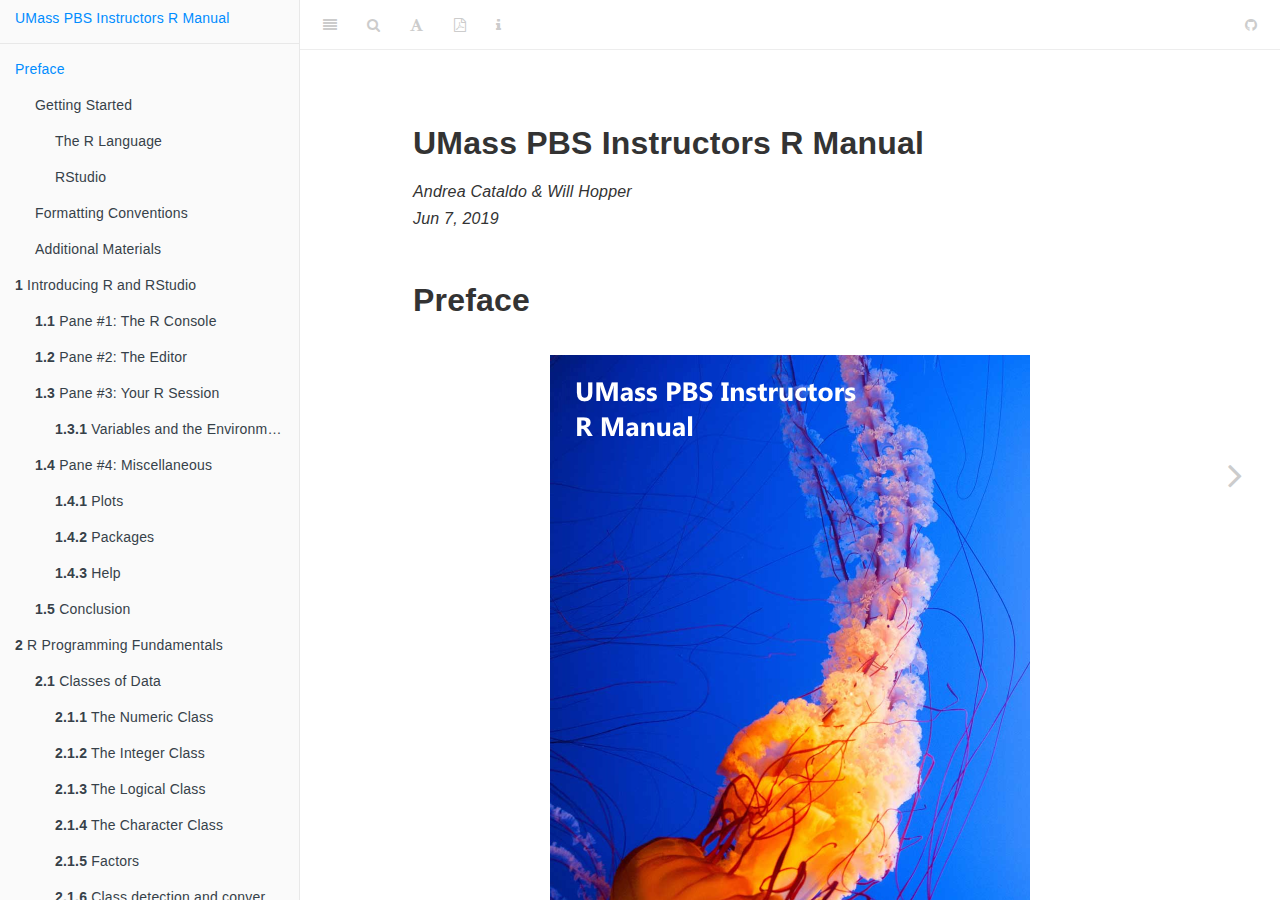
==== commit 2ae32fb1: "updating online book" ====
--- a/index.html
+++ b/index.html
@@ -134,7 +134,7 @@
 <li class="chapter" data-level="" data-path="index.html"><a href="index.html#rstudio"><i class="fa fa-check"></i>RStudio</a></li>
 </ul></li>
 <li class="chapter" data-level="" data-path="index.html"><a href="index.html#formatting-conventions"><i class="fa fa-check"></i>Formatting Conventions</a></li>
-<li class="chapter" data-level="0.1" data-path="index.html"><a href="index.html#additional-materials"><i class="fa fa-check"></i><b>0.1</b> Additional Materials</a></li>
+<li class="chapter" data-level="" data-path="index.html"><a href="index.html#additional-materials"><i class="fa fa-check"></i>Additional Materials</a></li>
 </ul></li>
 <li class="chapter" data-level="1" data-path="introducing-r-and-rstudio.html"><a href="introducing-r-and-rstudio.html"><i class="fa fa-check"></i><b>1</b> Introducing R and RStudio</a><ul>
 <li class="chapter" data-level="1.1" data-path="introducing-r-and-rstudio.html"><a href="introducing-r-and-rstudio.html#console"><i class="fa fa-check"></i><b>1.1</b> Pane #1: The R Console</a></li>
@@ -198,11 +198,12 @@
 </ul></li>
 <li class="chapter" data-level="3.4" data-path="statistics.html"><a href="statistics.html#plotting"><i class="fa fa-check"></i><b>3.4</b> Plotting</a><ul>
 <li class="chapter" data-level="3.4.1" data-path="statistics.html"><a href="statistics.html#scatter-line-plots"><i class="fa fa-check"></i><b>3.4.1</b> Scatter &amp; Line Plots</a></li>
-<li class="chapter" data-level="3.4.2" data-path="statistics.html"><a href="statistics.html#barplots"><i class="fa fa-check"></i><b>3.4.2</b> Barplots</a></li>
-<li class="chapter" data-level="3.4.3" data-path="statistics.html"><a href="statistics.html#histograms"><i class="fa fa-check"></i><b>3.4.3</b> Histograms</a></li>
-<li class="chapter" data-level="3.4.4" data-path="statistics.html"><a href="statistics.html#boxplots"><i class="fa fa-check"></i><b>3.4.4</b> Boxplots</a></li>
-<li class="chapter" data-level="3.4.5" data-path="statistics.html"><a href="statistics.html#configuring-plots"><i class="fa fa-check"></i><b>3.4.5</b> Configuring Plots</a></li>
-<li class="chapter" data-level="3.4.6" data-path="statistics.html"><a href="statistics.html#what-about-ggplot"><i class="fa fa-check"></i><b>3.4.6</b> What about ggplot?</a></li>
+<li class="chapter" data-level="3.4.2" data-path="statistics.html"><a href="statistics.html#histograms"><i class="fa fa-check"></i><b>3.4.2</b> Histograms</a></li>
+<li class="chapter" data-level="3.4.3" data-path="statistics.html"><a href="statistics.html#boxplots"><i class="fa fa-check"></i><b>3.4.3</b> Boxplots</a></li>
+<li class="chapter" data-level="3.4.4" data-path="statistics.html"><a href="statistics.html#bar-plots"><i class="fa fa-check"></i><b>3.4.4</b> Bar plots</a></li>
+<li class="chapter" data-level="3.4.5" data-path="statistics.html"><a href="statistics.html#multiple-plots-in-single-figure"><i class="fa fa-check"></i><b>3.4.5</b> Multiple plots in single figure</a></li>
+<li class="chapter" data-level="3.4.6" data-path="statistics.html"><a href="statistics.html#saving-plots"><i class="fa fa-check"></i><b>3.4.6</b> Saving Plots</a></li>
+<li class="chapter" data-level="3.4.7" data-path="statistics.html"><a href="statistics.html#what-about-ggplot"><i class="fa fa-check"></i><b>3.4.7</b> What about ggplot?</a></li>
 </ul></li>
 <li class="chapter" data-level="3.5" data-path="statistics.html"><a href="statistics.html#inferential-statistics"><i class="fa fa-check"></i><b>3.5</b> Inferential Statistics</a><ul>
 <li class="chapter" data-level="3.5.1" data-path="statistics.html"><a href="statistics.html#distribution-functions"><i class="fa fa-check"></i><b>3.5.1</b> Distribution Functions</a></li>
@@ -259,7 +260,7 @@
 <div id="header">
 <h1 class="title">UMass PBS Instructors R Manual</h1>
 <p class="author"><em>Andrea Cataldo &amp; Will Hopper</em></p>
-<p class="date"><em>Jun 6, 2019</em></p>
+<p class="date"><em>Jun 7, 2019</em></p>
 </div>
 <div id="preface" class="section level1 unnumbered">
 <h1>Preface</h1>
@@ -307,8 +308,8 @@
 <h2>Formatting Conventions</h2>
 <p>R source code (i.e. code run in the R console or from an R script) and output are presented in monospace font in regions with a light gray background. We <strong>do not</strong> include command line prompts (<code>&gt;</code> and <code>+</code>, like you would see in a real R console) to the R source code. This is to allow you to conveniently copy and run the code without having to delete the leading prompt symbols. All text output from executing R commands is denoted with two preceeding hashes (<code>##</code>). So, any time you see <code>##</code> following a block of R code, you are looking at the output of the preeceeding command.</p>
 </div>
-<div id="additional-materials" class="section level2">
-<h2><span class="header-section-number">0.1</span> Additional Materials</h2>
+<div id="additional-materials" class="section level2 unnumbered">
+<h2>Additional Materials</h2>
 <p>As alluded to earlier, this is far from the only “Intro to R” material in existence, though this guide has been developed with Psych 240 and 241 specifically in mind. But we do encourage you to supplement your knowlege with outside sources. We recommend the following resources to learning about R programming:</p>
 <ul>
 <li><a href="http://silk.library.umass.edu/login?url=https://search.ebscohost.com/login.aspx?direct=true&amp;db=cat06087a&amp;AN=umass.016355822&amp;site=eds-live&amp;scope=site">R in a Nutshell</a> by Joseph Adler</li>
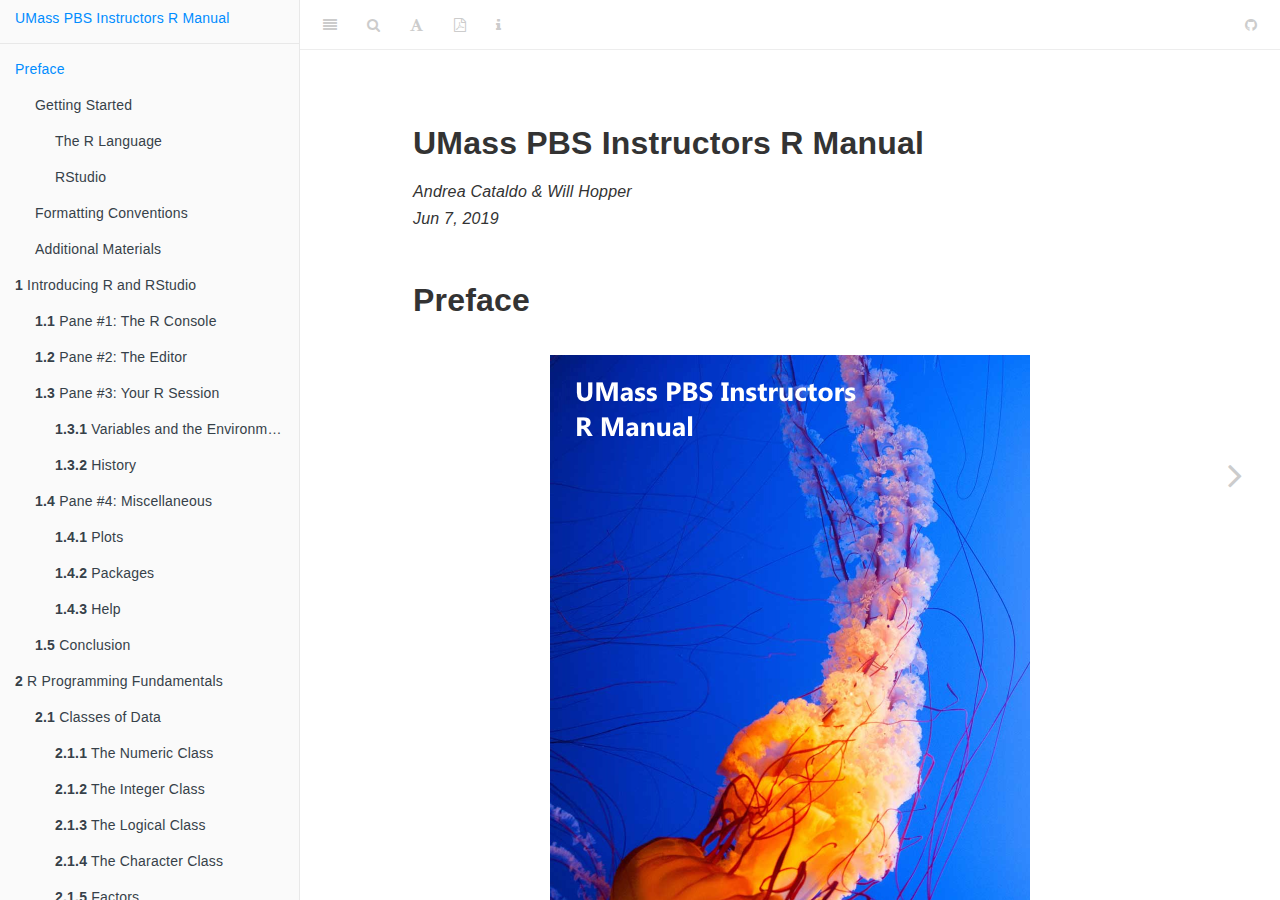
==== commit 9b83e214: "update online book" ====
--- a/index.html
+++ b/index.html
@@ -49,67 +49,41 @@
 
 
 <style type="text/css">
-a.sourceLine { display: inline-block; line-height: 1.25; }
-a.sourceLine { pointer-events: none; color: inherit; text-decoration: inherit; }
-a.sourceLine:empty { height: 1.2em; }
-.sourceCode { overflow: visible; }
-code.sourceCode { white-space: pre; position: relative; }
-div.sourceCode { margin: 1em 0; }
-pre.sourceCode { margin: 0; }
-@media screen {
-div.sourceCode { overflow: auto; }
-}
-@media print {
-code.sourceCode { white-space: pre-wrap; }
-a.sourceLine { text-indent: -1em; padding-left: 1em; }
-}
-pre.numberSource a.sourceLine
-  { position: relative; left: -4em; }
-pre.numberSource a.sourceLine::before
-  { content: attr(title);
-    position: relative; left: -1em; text-align: right; vertical-align: baseline;
-    border: none; pointer-events: all; display: inline-block;
-    -webkit-touch-callout: none; -webkit-user-select: none;
-    -khtml-user-select: none; -moz-user-select: none;
-    -ms-user-select: none; user-select: none;
-    padding: 0 4px; width: 4em;
-    color: #aaaaaa;
-  }
-pre.numberSource { margin-left: 3em; border-left: 1px solid #aaaaaa;  padding-left: 4px; }
-div.sourceCode
-  {  }
-@media screen {
-a.sourceLine::before { text-decoration: underline; }
-}
-code span.al { color: #ff0000; font-weight: bold; } /* Alert */
-code span.an { color: #60a0b0; font-weight: bold; font-style: italic; } /* Annotation */
-code span.at { color: #7d9029; } /* Attribute */
-code span.bn { color: #40a070; } /* BaseN */
-code span.bu { } /* BuiltIn */
-code span.cf { color: #007020; font-weight: bold; } /* ControlFlow */
-code span.ch { color: #4070a0; } /* Char */
-code span.cn { color: #880000; } /* Constant */
-code span.co { color: #60a0b0; font-style: italic; } /* Comment */
-code span.cv { color: #60a0b0; font-weight: bold; font-style: italic; } /* CommentVar */
-code span.do { color: #ba2121; font-style: italic; } /* Documentation */
-code span.dt { color: #902000; } /* DataType */
-code span.dv { color: #40a070; } /* DecVal */
-code span.er { color: #ff0000; font-weight: bold; } /* Error */
-code span.ex { } /* Extension */
-code span.fl { color: #40a070; } /* Float */
-code span.fu { color: #06287e; } /* Function */
-code span.im { } /* Import */
-code span.in { color: #60a0b0; font-weight: bold; font-style: italic; } /* Information */
-code span.kw { color: #007020; font-weight: bold; } /* Keyword */
-code span.op { color: #666666; } /* Operator */
-code span.ot { color: #007020; } /* Other */
-code span.pp { color: #bc7a00; } /* Preprocessor */
-code span.sc { color: #4070a0; } /* SpecialChar */
-code span.ss { color: #bb6688; } /* SpecialString */
-code span.st { color: #4070a0; } /* String */
-code span.va { color: #19177c; } /* Variable */
-code span.vs { color: #4070a0; } /* VerbatimString */
-code span.wa { color: #60a0b0; font-weight: bold; font-style: italic; } /* Warning */
+div.sourceCode { overflow-x: auto; }
+table.sourceCode, tr.sourceCode, td.lineNumbers, td.sourceCode {
+  margin: 0; padding: 0; vertical-align: baseline; border: none; }
+table.sourceCode { width: 100%; line-height: 100%; }
+td.lineNumbers { text-align: right; padding-right: 4px; padding-left: 4px; color: #aaaaaa; border-right: 1px solid #aaaaaa; }
+td.sourceCode { padding-left: 5px; }
+code > span.kw { color: #007020; font-weight: bold; } /* Keyword */
+code > span.dt { color: #902000; } /* DataType */
+code > span.dv { color: #40a070; } /* DecVal */
+code > span.bn { color: #40a070; } /* BaseN */
+code > span.fl { color: #40a070; } /* Float */
+code > span.ch { color: #4070a0; } /* Char */
+code > span.st { color: #4070a0; } /* String */
+code > span.co { color: #60a0b0; font-style: italic; } /* Comment */
+code > span.ot { color: #007020; } /* Other */
+code > span.al { color: #ff0000; font-weight: bold; } /* Alert */
+code > span.fu { color: #06287e; } /* Function */
+code > span.er { color: #ff0000; font-weight: bold; } /* Error */
+code > span.wa { color: #60a0b0; font-weight: bold; font-style: italic; } /* Warning */
+code > span.cn { color: #880000; } /* Constant */
+code > span.sc { color: #4070a0; } /* SpecialChar */
+code > span.vs { color: #4070a0; } /* VerbatimString */
+code > span.ss { color: #bb6688; } /* SpecialString */
+code > span.im { } /* Import */
+code > span.va { color: #19177c; } /* Variable */
+code > span.cf { color: #007020; font-weight: bold; } /* ControlFlow */
+code > span.op { color: #666666; } /* Operator */
+code > span.bu { } /* BuiltIn */
+code > span.ex { } /* Extension */
+code > span.pp { color: #bc7a00; } /* Preprocessor */
+code > span.at { color: #7d9029; } /* Attribute */
+code > span.do { color: #ba2121; font-style: italic; } /* Documentation */
+code > span.an { color: #60a0b0; font-weight: bold; font-style: italic; } /* Annotation */
+code > span.cv { color: #60a0b0; font-weight: bold; font-style: italic; } /* CommentVar */
+code > span.in { color: #60a0b0; font-weight: bold; font-style: italic; } /* Information */
 </style>
 
 <link rel="stylesheet" href="css/custom.css" type="text/css" />
@@ -141,6 +115,7 @@
 <li class="chapter" data-level="1.2" data-path="introducing-r-and-rstudio.html"><a href="introducing-r-and-rstudio.html#pane-2-the-editor"><i class="fa fa-check"></i><b>1.2</b> Pane #2: The Editor</a></li>
 <li class="chapter" data-level="1.3" data-path="introducing-r-and-rstudio.html"><a href="introducing-r-and-rstudio.html#pane-3-your-r-session"><i class="fa fa-check"></i><b>1.3</b> Pane #3: Your R Session</a><ul>
 <li class="chapter" data-level="1.3.1" data-path="introducing-r-and-rstudio.html"><a href="introducing-r-and-rstudio.html#variables-and-the-environment"><i class="fa fa-check"></i><b>1.3.1</b> Variables and the Environment</a></li>
+<li class="chapter" data-level="1.3.2" data-path="introducing-r-and-rstudio.html"><a href="introducing-r-and-rstudio.html#history"><i class="fa fa-check"></i><b>1.3.2</b> History</a></li>
 </ul></li>
 <li class="chapter" data-level="1.4" data-path="introducing-r-and-rstudio.html"><a href="introducing-r-and-rstudio.html#pane-4-miscellaneous"><i class="fa fa-check"></i><b>1.4</b> Pane #4: Miscellaneous</a><ul>
 <li class="chapter" data-level="1.4.1" data-path="introducing-r-and-rstudio.html"><a href="introducing-r-and-rstudio.html#plots"><i class="fa fa-check"></i><b>1.4.1</b> Plots</a></li>
@@ -172,8 +147,8 @@
 <li class="chapter" data-level="2.4.1" data-path="r-programming-fundamentals.html"><a href="r-programming-fundamentals.html#description"><i class="fa fa-check"></i><b>2.4.1</b> Description</a></li>
 <li class="chapter" data-level="2.4.2" data-path="r-programming-fundamentals.html"><a href="r-programming-fundamentals.html#usage"><i class="fa fa-check"></i><b>2.4.2</b> Usage</a></li>
 <li class="chapter" data-level="2.4.3" data-path="r-programming-fundamentals.html"><a href="r-programming-fundamentals.html#arguments"><i class="fa fa-check"></i><b>2.4.3</b> Arguments</a></li>
-<li class="chapter" data-level="2.4.4" data-path="r-programming-fundamentals.html"><a href="r-programming-fundamentals.html#named-vs.-unnamed-arguments"><i class="fa fa-check"></i><b>2.4.4</b> Named vs. Unnamed Arguments</a></li>
-<li class="chapter" data-level="2.4.5" data-path="r-programming-fundamentals.html"><a href="r-programming-fundamentals.html#a-word-of-advice-2"><i class="fa fa-check"></i><b>2.4.5</b> A word of advice</a></li>
+<li class="chapter" data-level="2.4.4" data-path="r-programming-fundamentals.html"><a href="r-programming-fundamentals.html#named-vs.unnamed-arguments"><i class="fa fa-check"></i><b>2.4.4</b> Named vs. Unnamed Arguments</a></li>
+<li class="chapter" data-level="2.4.5" data-path="r-programming-fundamentals.html"><a href="r-programming-fundamentals.html#a-word-of-advice-2"><i class="fa fa-check"></i><b>2.4.5</b> A Word of Advice</a></li>
 </ul></li>
 <li class="chapter" data-level="2.5" data-path="r-programming-fundamentals.html"><a href="r-programming-fundamentals.html#data-manipulation"><i class="fa fa-check"></i><b>2.5</b> Data Manipulation</a><ul>
 <li class="chapter" data-level="2.5.1" data-path="r-programming-fundamentals.html"><a href="r-programming-fundamentals.html#tidy-data"><i class="fa fa-check"></i><b>2.5.1</b> Tidy Data</a></li>
@@ -192,8 +167,8 @@
 <li class="chapter" data-level="3.3.2" data-path="statistics.html"><a href="statistics.html#median"><i class="fa fa-check"></i><b>3.3.2</b> Median</a></li>
 <li class="chapter" data-level="3.3.3" data-path="statistics.html"><a href="statistics.html#variance"><i class="fa fa-check"></i><b>3.3.3</b> Variance</a></li>
 <li class="chapter" data-level="3.3.4" data-path="statistics.html"><a href="statistics.html#standard-deviation"><i class="fa fa-check"></i><b>3.3.4</b> Standard Deviation</a></li>
-<li class="chapter" data-level="3.3.5" data-path="statistics.html"><a href="statistics.html#standard-error"><i class="fa fa-check"></i><b>3.3.5</b> Standard Error</a></li>
-<li class="chapter" data-level="3.3.6" data-path="statistics.html"><a href="statistics.html#correlation"><i class="fa fa-check"></i><b>3.3.6</b> Correlation</a></li>
+<li class="chapter" data-level="3.3.5" data-path="statistics.html"><a href="statistics.html#standard-error-of-the-mean"><i class="fa fa-check"></i><b>3.3.5</b> Standard Error of the Mean</a></li>
+<li class="chapter" data-level="3.3.6" data-path="statistics.html"><a href="statistics.html#correlation-proportion-of-variance-explained"><i class="fa fa-check"></i><b>3.3.6</b> Correlation &amp; Proportion of Variance Explained</a></li>
 <li class="chapter" data-level="3.3.7" data-path="statistics.html"><a href="statistics.html#summary-functions"><i class="fa fa-check"></i><b>3.3.7</b> Summary Functions</a></li>
 </ul></li>
 <li class="chapter" data-level="3.4" data-path="statistics.html"><a href="statistics.html#plotting"><i class="fa fa-check"></i><b>3.4</b> Plotting</a><ul>
@@ -207,37 +182,37 @@
 </ul></li>
 <li class="chapter" data-level="3.5" data-path="statistics.html"><a href="statistics.html#inferential-statistics"><i class="fa fa-check"></i><b>3.5</b> Inferential Statistics</a><ul>
 <li class="chapter" data-level="3.5.1" data-path="statistics.html"><a href="statistics.html#distribution-functions"><i class="fa fa-check"></i><b>3.5.1</b> Distribution Functions</a></li>
-<li class="chapter" data-level="3.5.2" data-path="statistics.html"><a href="statistics.html#t.test"><i class="fa fa-check"></i><b>3.5.2</b> <code>t.test()</code></a></li>
-<li class="chapter" data-level="3.5.3" data-path="statistics.html"><a href="statistics.html#aov"><i class="fa fa-check"></i><b>3.5.3</b> <code>aov()</code></a></li>
-<li class="chapter" data-level="3.5.4" data-path="statistics.html"><a href="statistics.html#cor.test"><i class="fa fa-check"></i><b>3.5.4</b> <code>cor.test()</code></a></li>
-<li class="chapter" data-level="3.5.5" data-path="statistics.html"><a href="statistics.html#binom.test"><i class="fa fa-check"></i><b>3.5.5</b> <code>binom.test()</code></a></li>
-<li class="chapter" data-level="3.5.6" data-path="statistics.html"><a href="statistics.html#chisq.test"><i class="fa fa-check"></i><b>3.5.6</b> <code>chisq.test()</code></a></li>
-<li class="chapter" data-level="3.5.7" data-path="statistics.html"><a href="statistics.html#lm"><i class="fa fa-check"></i><b>3.5.7</b> <code>lm()</code></a></li>
-<li class="chapter" data-level="3.5.8" data-path="statistics.html"><a href="statistics.html#confidence-intervals"><i class="fa fa-check"></i><b>3.5.8</b> Confidence Intervals</a></li>
+<li class="chapter" data-level="3.5.2" data-path="statistics.html"><a href="statistics.html#confidence-intervals"><i class="fa fa-check"></i><b>3.5.2</b> Confidence Intervals</a></li>
+<li class="chapter" data-level="3.5.3" data-path="statistics.html"><a href="statistics.html#t.test"><i class="fa fa-check"></i><b>3.5.3</b> <code>t.test()</code></a></li>
+<li class="chapter" data-level="3.5.4" data-path="statistics.html"><a href="statistics.html#aov"><i class="fa fa-check"></i><b>3.5.4</b> <code>aov()</code></a></li>
+<li class="chapter" data-level="3.5.5" data-path="statistics.html"><a href="statistics.html#cor.test"><i class="fa fa-check"></i><b>3.5.5</b> <code>cor.test()</code></a></li>
+<li class="chapter" data-level="3.5.6" data-path="statistics.html"><a href="statistics.html#binom.test"><i class="fa fa-check"></i><b>3.5.6</b> <code>binom.test()</code></a></li>
+<li class="chapter" data-level="3.5.7" data-path="statistics.html"><a href="statistics.html#chisq.test"><i class="fa fa-check"></i><b>3.5.7</b> <code>chisq.test()</code></a></li>
 </ul></li>
 </ul></li>
 <li class="chapter" data-level="4" data-path="tools-advice-for-instructors.html"><a href="tools-advice-for-instructors.html"><i class="fa fa-check"></i><b>4</b> Tools &amp; Advice for Instructors</a><ul>
 <li class="chapter" data-level="4.1" data-path="tools-advice-for-instructors.html"><a href="tools-advice-for-instructors.html#best-practices"><i class="fa fa-check"></i><b>4.1</b> Best Practices</a><ul>
-<li class="chapter" data-level="4.1.1" data-path="tools-advice-for-instructors.html"><a href="tools-advice-for-instructors.html#commands-vs.-buttons"><i class="fa fa-check"></i><b>4.1.1</b> Commands vs. Buttons</a></li>
+<li class="chapter" data-level="4.1.1" data-path="tools-advice-for-instructors.html"><a href="tools-advice-for-instructors.html#commands-vs.buttons"><i class="fa fa-check"></i><b>4.1.1</b> Commands vs. Buttons</a></li>
 <li class="chapter" data-level="4.1.2" data-path="tools-advice-for-instructors.html"><a href="tools-advice-for-instructors.html#naming-objects"><i class="fa fa-check"></i><b>4.1.2</b> Naming Objects</a></li>
 <li class="chapter" data-level="4.1.3" data-path="tools-advice-for-instructors.html"><a href="tools-advice-for-instructors.html#scripting"><i class="fa fa-check"></i><b>4.1.3</b> Scripting</a></li>
 <li class="chapter" data-level="4.1.4" data-path="tools-advice-for-instructors.html"><a href="tools-advice-for-instructors.html#formatting-requirements-for-assignments"><i class="fa fa-check"></i><b>4.1.4</b> Formatting Requirements for Assignments</a></li>
 </ul></li>
 <li class="chapter" data-level="4.2" data-path="tools-advice-for-instructors.html"><a href="tools-advice-for-instructors.html#error-messages"><i class="fa fa-check"></i><b>4.2</b> Error Messages</a><ul>
-<li class="chapter" data-level="4.2.1" data-path="tools-advice-for-instructors.html"><a href="tools-advice-for-instructors.html#there-is-no-output-from-a-command-and-there-is-a-in-the-console-instead-of-a-."><i class="fa fa-check"></i><b>4.2.1</b> There is no output from a command, and there is a <code>+</code> in the console instead of a <code>&gt;</code>.</a></li>
-<li class="chapter" data-level="4.2.2" data-path="tools-advice-for-instructors.html"><a href="tools-advice-for-instructors.html#error-unexpected-in-___"><i class="fa fa-check"></i><b>4.2.2</b> <code>Error: unexpected ')' in '___'</code></a></li>
-<li class="chapter" data-level="4.2.3" data-path="tools-advice-for-instructors.html"><a href="tools-advice-for-instructors.html#error-object-___-not-found"><i class="fa fa-check"></i><b>4.2.3</b> <code>Error: Object '___' not found</code></a></li>
-<li class="chapter" data-level="4.2.4" data-path="tools-advice-for-instructors.html"><a href="tools-advice-for-instructors.html#error-in-___-non-numeric-argument-to-binary-operator"><i class="fa fa-check"></i><b>4.2.4</b> <code>Error in ___ : non-numeric argument to binary operator</code></a></li>
-<li class="chapter" data-level="4.2.5" data-path="tools-advice-for-instructors.html"><a href="tools-advice-for-instructors.html#error-in-___x-could-not-find-function-___"><i class="fa fa-check"></i><b>4.2.5</b> <code>Error in ___(x) : could not find function '___'</code></a></li>
-<li class="chapter" data-level="4.2.6" data-path="tools-advice-for-instructors.html"><a href="tools-advice-for-instructors.html#error-in-___-cannot-open-the-connection"><i class="fa fa-check"></i><b>4.2.6</b> <code>Error in ___ : cannot open the connection</code></a></li>
-<li class="chapter" data-level="4.2.7" data-path="tools-advice-for-instructors.html"><a href="tools-advice-for-instructors.html#error-in-___-undefined-columns-selected-or-error-in-___-subscript-out-of-bounds"><i class="fa fa-check"></i><b>4.2.7</b> <code>Error in ___ : undefined columns selected** or **Error in ___: subscript out of bounds</code></a></li>
-<li class="chapter" data-level="4.2.8" data-path="tools-advice-for-instructors.html"><a href="tools-advice-for-instructors.html#error-unexpected-symbol-in-___"><i class="fa fa-check"></i><b>4.2.8</b> <code>Error: unexpected symbol in '___'</code></a></li>
+<li><a href="tools-advice-for-instructors.html#there-is-no-output-from-a-command-and-there-is-a-in-the-console-instead-of-a-.">There is no output from a command, and there is a <code>+</code> in the console instead of a <code>&gt;</code>.</a></li>
+<li><a href="tools-advice-for-instructors.html#error-unexpected-in-___"><code>Error: unexpected ')' in '___'</code></a></li>
+<li><a href="tools-advice-for-instructors.html#error-object-___-not-found"><code>Error: Object '___' not found</code></a></li>
+<li><a href="tools-advice-for-instructors.html#error-in-___-non-numeric-argument-to-binary-operator"><code>Error in ___ : non-numeric argument to binary operator</code></a></li>
+<li><a href="tools-advice-for-instructors.html#error-in-___x-could-not-find-function-___"><code>Error in ___(x) : could not find function '___'</code></a></li>
+<li><a href="tools-advice-for-instructors.html#error-in-___-cannot-open-the-connection"><code>Error in ___ : cannot open the connection</code></a></li>
+<li><a href="tools-advice-for-instructors.html#error-in-___-undefined-columns-selected-or-error-in-___-subscript-out-of-bounds"><code>Error in ___ : undefined columns selected** or **Error in ___: subscript out of bounds</code></a></li>
+<li><a href="tools-advice-for-instructors.html#error-unexpected-symbol-in-___"><code>Error: unexpected symbol in '___'</code></a></li>
 </ul></li>
 <li class="chapter" data-level="4.3" data-path="tools-advice-for-instructors.html"><a href="tools-advice-for-instructors.html#data-sets"><i class="fa fa-check"></i><b>4.3</b> Data Sets</a><ul>
-<li class="chapter" data-level="4.3.1" data-path="tools-advice-for-instructors.html"><a href="tools-advice-for-instructors.html#built-in"><i class="fa fa-check"></i><b>4.3.1</b> Built-In</a></li>
-<li class="chapter" data-level="4.3.2" data-path="tools-advice-for-instructors.html"><a href="tools-advice-for-instructors.html#fivethirtyeight"><i class="fa fa-check"></i><b>4.3.2</b> FiveThirtyEight</a></li>
-<li class="chapter" data-level="4.3.3" data-path="tools-advice-for-instructors.html"><a href="tools-advice-for-instructors.html#psych"><i class="fa fa-check"></i><b>4.3.3</b> psych</a></li>
-<li class="chapter" data-level="4.3.4" data-path="tools-advice-for-instructors.html"><a href="tools-advice-for-instructors.html#simulating-your-own-data-sets"><i class="fa fa-check"></i><b>4.3.4</b> Simulating your own Data Sets</a></li>
+<li class="chapter" data-level="4.3.1" data-path="tools-advice-for-instructors.html"><a href="tools-advice-for-instructors.html#how-to-handle-na-values"><i class="fa fa-check"></i><b>4.3.1</b> How to Handle <code>NA</code> Values</a></li>
+<li class="chapter" data-level="4.3.2" data-path="tools-advice-for-instructors.html"><a href="tools-advice-for-instructors.html#built-in"><i class="fa fa-check"></i><b>4.3.2</b> Built-In</a></li>
+<li class="chapter" data-level="4.3.3" data-path="tools-advice-for-instructors.html"><a href="tools-advice-for-instructors.html#fivethirtyeight"><i class="fa fa-check"></i><b>4.3.3</b> FiveThirtyEight</a></li>
+<li class="chapter" data-level="4.3.4" data-path="tools-advice-for-instructors.html"><a href="tools-advice-for-instructors.html#psych"><i class="fa fa-check"></i><b>4.3.4</b> psych</a></li>
+<li class="chapter" data-level="4.3.5" data-path="tools-advice-for-instructors.html"><a href="tools-advice-for-instructors.html#simulating-your-own-data-sets"><i class="fa fa-check"></i><b>4.3.5</b> Simulating your own Data Sets</a></li>
 </ul></li>
 </ul></li>
 </ul>
@@ -267,11 +242,11 @@
 <p><img src="images/cover.png" style="display: block; margin: auto;" /></p>
 <p>This book serves as a guide for instructors teaching statistics and research methods with R in the UMass Amherst Psychological &amp; Brain Sciences Department. The book is organized into three main sections:</p>
 <ol style="list-style-type: decimal">
-<li>An introduction to the R language and the Rstudio development environment.</li>
+<li>An introduction to the R language and the RStudio development environment.</li>
 <li>A reference for performing and interpreting common statistical tests in R.</li>
-<li>Recommended Best practices for instructors.</li>
+<li>Recommended best practices for instructors.</li>
 </ol>
-<p>Section 1 is primarily intended for instructors who are unfamiliar with the R language and it’s ecosystem. However, we recommended even experienced R users read it, as it is useful to remind yourself of the perspective the majority of your students will be approaching R from, and to get “on the same page” as your fellow instructors.</p>
+<p>Section 1 is primarily intended for instructors who are unfamiliar with the R language and its ecosystem. However, we recommend even experienced R users read it, as it is useful to remind yourself of the perspective the majority of your students will be approaching R from, and to get “on the same page” as your fellow instructors.</p>
 <p>Much of the information in this guide can be found in any “Introduction to R” book or resource. So, why write another one? There are two main reasons:</p>
 <ol style="list-style-type: decimal">
 <li>To provide you with the information you need specifically for Psych 240 and 241, and none of the information you don’t.</li>
@@ -283,7 +258,7 @@
 <p>To follow along with the examples in this book, it is recommended that you install the latest version of R and RStudio to your personal computer.</p>
 <div id="the-r-language" class="section level3 unnumbered">
 <h3>The R Language</h3>
-<p>R is a complete programming language and computing environment designed to enable statistical modeling, data manipulation, and reporting. Despite its focus on statistics, it is still very feature rich - we can use it to perform mathematical calculations, create data visualizations, connect to remote databases, save results as files on your computers hard drive, and more. In fact, this entire manual was created in R!</p>
+<p>R is a complete programming language and computing environment designed to enable statistical modeling, data manipulation, and reporting. Despite its focus on statistics, it is still very feature rich - we can use it to perform mathematical calculations, create data visualizations, connect to remote databases, save results as files on your computer’s hard drive, and more. In fact, this entire manual was created in R!</p>
 <p>To get started, download and install the most current version of R for your operating system:</p>
 <ul>
 <li>Windows: <a href="https://cran.r-project.org/bin/windows/base/" class="uri">https://cran.r-project.org/bin/windows/base/</a></li>
@@ -293,7 +268,7 @@
 </div>
 <div id="rstudio" class="section level3 unnumbered">
 <h3>RStudio</h3>
-<p>RStudio is a graphical program that simplifies common R related tasks, organizes information about your current R session, and generally makes it easier to use R. This type of program is called an <strong>I</strong>ntegrated <strong>D</strong>evelopment <strong>E</strong>nvironment, or IDE for short.</p>
+<p>RStudio is a graphical program that simplifies common R-related tasks, organizes information about your current R session, and generally makes it easier to use R. This type of program is called an <strong>I</strong>ntegrated <strong>D</strong>evelopment <strong>E</strong>nvironment, or IDE for short.</p>
 <p>We <strong>strongly</strong> recommend using R within RStudio. However, it is important to understand that they are separate and distinct programs, and R can freely be used outside of RStudio.</p>
 <p>To help your students understand their relationship, you could offer the following analogy: RStudio is like a workbench and toolbox, where R is like a hammer. You do not <em>need</em> a workbench and toolbox to build something with your hammer - but having a workbench to rest your project on while you work, and a toolbox where all your nails are organized is very convenient, and will probably help you do your work faster and more accurately.</p>
 <p>The company which produces the RStudio software has several different products with “RStudio” in the name. You and your students will want to install the “RStudio Desktop - Open Source License” version (i.e., the free version):</p>
@@ -306,11 +281,11 @@
 </div>
 <div id="formatting-conventions" class="section level2 unnumbered">
 <h2>Formatting Conventions</h2>
-<p>R source code (i.e. code run in the R console or from an R script) and output are presented in monospace font in regions with a light gray background. We <strong>do not</strong> include command line prompts (<code>&gt;</code> and <code>+</code>, like you would see in a real R console) to the R source code. This is to allow you to conveniently copy and run the code without having to delete the leading prompt symbols. All text output from executing R commands is denoted with two preceeding hashes (<code>##</code>). So, any time you see <code>##</code> following a block of R code, you are looking at the output of the preeceeding command.</p>
+<p>R source code (i.e., code run in the R console or from an R script) and output are presented in monospace font in regions with a light gray background. We <strong>do not</strong> include command line prompts (<code>&gt;</code> and <code>+</code>, like you would see in a real R console) in the R source code. This is to allow you to conveniently copy and run the code without having to delete the leading prompt symbols. All text output from executing R commands is denoted with two preceeding hashes (<code>##</code>). So, any time you see <code>##</code> following a block of R code, you are looking at the output of the preeceeding command.</p>
 </div>
 <div id="additional-materials" class="section level2 unnumbered">
 <h2>Additional Materials</h2>
-<p>As alluded to earlier, this is far from the only “Intro to R” material in existence, though this guide has been developed with Psych 240 and 241 specifically in mind. But we do encourage you to supplement your knowlege with outside sources. We recommend the following resources to learning about R programming:</p>
+<p>As alluded to earlier, this is far from the only “Intro to R” material in existence, though this guide has been developed with PSYCH 240 and 241 specifically in mind. But we do encourage you to supplement your knowlege with outside sources. We recommend the following resources to learning about R programming:</p>
 <ul>
 <li><a href="http://silk.library.umass.edu/login?url=https://search.ebscohost.com/login.aspx?direct=true&amp;db=cat06087a&amp;AN=umass.016355822&amp;site=eds-live&amp;scope=site">R in a Nutshell</a> by Joseph Adler</li>
 <li><a href="http://silk.library.umass.edu/login?url=https://search.ebscohost.com/login.aspx?direct=true&amp;db=cat06087a&amp;AN=umass.016669840&amp;site=eds-live&amp;scope=site">The Art of R Programming</a> by Norman Matloff</li>
@@ -325,28 +300,26 @@
 <div id="reproducibility" class="section level4 unnumbered">
 <h4>Reproducibility</h4>
 <p>The R session information when compiling this book is shown below:</p>
-<pre class="sourceCode r"><code class="sourceCode r"><span class="kw">sessionInfo</span>()</code></pre>
+<div class="sourceCode"><pre class="sourceCode r"><code class="sourceCode r"><span class="kw">sessionInfo</span>()</code></pre></div>
 <pre><code>## R version 3.5.1 (2018-07-02)
-## Platform: x86_64-w64-mingw32/x64 (64-bit)
-## Running under: Windows 7 x64 (build 7601) Service Pack 1
+## Platform: x86_64-apple-darwin15.6.0 (64-bit)
+## Running under: macOS  10.14.5
 ## 
 ## Matrix products: default
+## BLAS: /Library/Frameworks/R.framework/Versions/3.5/Resources/lib/libRblas.0.dylib
+## LAPACK: /Library/Frameworks/R.framework/Versions/3.5/Resources/lib/libRlapack.dylib
 ## 
 ## locale:
-## [1] LC_COLLATE=English_United States.1252 
-## [2] LC_CTYPE=English_United States.1252   
-## [3] LC_MONETARY=English_United States.1252
-## [4] LC_NUMERIC=C                          
-## [5] LC_TIME=English_United States.1252    
+## [1] en_US.UTF-8/en_US.UTF-8/en_US.UTF-8/C/en_US.UTF-8/en_US.UTF-8
 ## 
 ## attached base packages:
 ## [1] stats     graphics  grDevices utils     datasets  methods   base     
 ## 
 ## loaded via a namespace (and not attached):
-##  [1] compiler_3.5.1  magrittr_1.5    bookdown_0.11   htmltools_0.3.6
-##  [5] tools_3.5.1     yaml_2.2.0      Rcpp_1.0.1      stringi_1.4.3  
-##  [9] rmarkdown_1.13  knitr_1.22      stringr_1.3.1   xfun_0.6       
-## [13] digest_0.6.19   packrat_0.4.9-3 evaluate_0.14</code></pre>
+##  [1] compiler_3.5.1   magrittr_1.5     bookdown_0.11    htmltools_0.3.6 
+##  [5] tools_3.5.1      yaml_2.2.0       Rcpp_1.0.1       codetools_0.2-15
+##  [9] stringi_1.4.3    rmarkdown_1.13   knitr_1.22       stringr_1.3.1   
+## [13] xfun_0.6         digest_0.6.19    packrat_0.4.9-3  evaluate_0.14</code></pre>
 
 </div>
 </div>
@@ -408,7 +381,7 @@
   (function () {
     var script = document.createElement("script");
     script.type = "text/javascript";
-    var src = "true";
+    var src = "";
     if (src === "" || src === "true") src = "https://mathjax.rstudio.com/latest/MathJax.js?config=TeX-MML-AM_CHTML";
     if (location.protocol !== "file:" && /^https?:/.test(src))
       src = src.replace(/^https?:/, '');
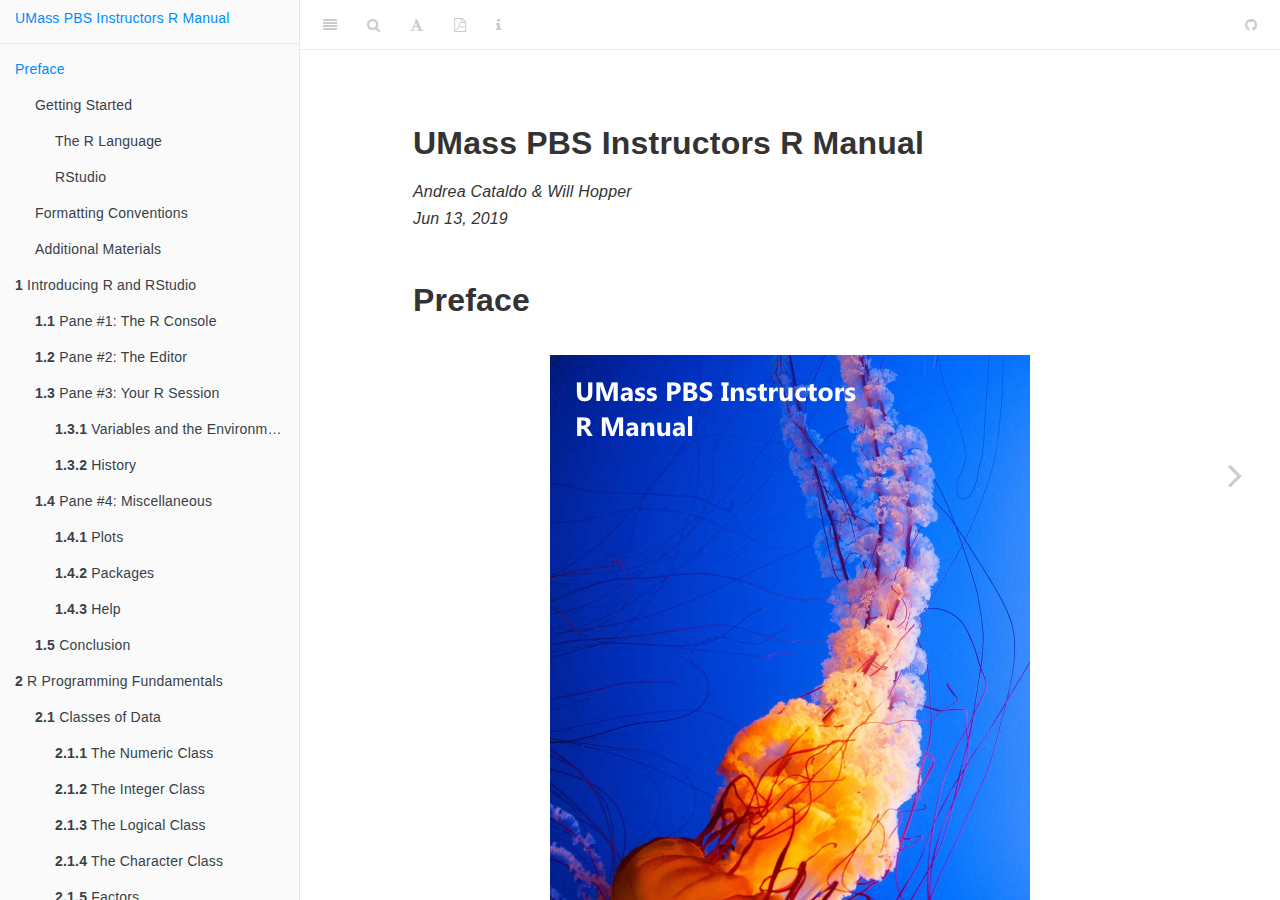
==== commit 63d651d9: "updated online book" ====
--- a/index.html
+++ b/index.html
@@ -49,41 +49,67 @@
 
 
 <style type="text/css">
-div.sourceCode { overflow-x: auto; }
-table.sourceCode, tr.sourceCode, td.lineNumbers, td.sourceCode {
-  margin: 0; padding: 0; vertical-align: baseline; border: none; }
-table.sourceCode { width: 100%; line-height: 100%; }
-td.lineNumbers { text-align: right; padding-right: 4px; padding-left: 4px; color: #aaaaaa; border-right: 1px solid #aaaaaa; }
-td.sourceCode { padding-left: 5px; }
-code > span.kw { color: #007020; font-weight: bold; } /* Keyword */
-code > span.dt { color: #902000; } /* DataType */
-code > span.dv { color: #40a070; } /* DecVal */
-code > span.bn { color: #40a070; } /* BaseN */
-code > span.fl { color: #40a070; } /* Float */
-code > span.ch { color: #4070a0; } /* Char */
-code > span.st { color: #4070a0; } /* String */
-code > span.co { color: #60a0b0; font-style: italic; } /* Comment */
-code > span.ot { color: #007020; } /* Other */
-code > span.al { color: #ff0000; font-weight: bold; } /* Alert */
-code > span.fu { color: #06287e; } /* Function */
-code > span.er { color: #ff0000; font-weight: bold; } /* Error */
-code > span.wa { color: #60a0b0; font-weight: bold; font-style: italic; } /* Warning */
-code > span.cn { color: #880000; } /* Constant */
-code > span.sc { color: #4070a0; } /* SpecialChar */
-code > span.vs { color: #4070a0; } /* VerbatimString */
-code > span.ss { color: #bb6688; } /* SpecialString */
-code > span.im { } /* Import */
-code > span.va { color: #19177c; } /* Variable */
-code > span.cf { color: #007020; font-weight: bold; } /* ControlFlow */
-code > span.op { color: #666666; } /* Operator */
-code > span.bu { } /* BuiltIn */
-code > span.ex { } /* Extension */
-code > span.pp { color: #bc7a00; } /* Preprocessor */
-code > span.at { color: #7d9029; } /* Attribute */
-code > span.do { color: #ba2121; font-style: italic; } /* Documentation */
-code > span.an { color: #60a0b0; font-weight: bold; font-style: italic; } /* Annotation */
-code > span.cv { color: #60a0b0; font-weight: bold; font-style: italic; } /* CommentVar */
-code > span.in { color: #60a0b0; font-weight: bold; font-style: italic; } /* Information */
+a.sourceLine { display: inline-block; line-height: 1.25; }
+a.sourceLine { pointer-events: none; color: inherit; text-decoration: inherit; }
+a.sourceLine:empty { height: 1.2em; }
+.sourceCode { overflow: visible; }
+code.sourceCode { white-space: pre; position: relative; }
+div.sourceCode { margin: 1em 0; }
+pre.sourceCode { margin: 0; }
+@media screen {
+div.sourceCode { overflow: auto; }
+}
+@media print {
+code.sourceCode { white-space: pre-wrap; }
+a.sourceLine { text-indent: -1em; padding-left: 1em; }
+}
+pre.numberSource a.sourceLine
+  { position: relative; left: -4em; }
+pre.numberSource a.sourceLine::before
+  { content: attr(title);
+    position: relative; left: -1em; text-align: right; vertical-align: baseline;
+    border: none; pointer-events: all; display: inline-block;
+    -webkit-touch-callout: none; -webkit-user-select: none;
+    -khtml-user-select: none; -moz-user-select: none;
+    -ms-user-select: none; user-select: none;
+    padding: 0 4px; width: 4em;
+    color: #aaaaaa;
+  }
+pre.numberSource { margin-left: 3em; border-left: 1px solid #aaaaaa;  padding-left: 4px; }
+div.sourceCode
+  {  }
+@media screen {
+a.sourceLine::before { text-decoration: underline; }
+}
+code span.al { color: #ff0000; font-weight: bold; } /* Alert */
+code span.an { color: #60a0b0; font-weight: bold; font-style: italic; } /* Annotation */
+code span.at { color: #7d9029; } /* Attribute */
+code span.bn { color: #40a070; } /* BaseN */
+code span.bu { } /* BuiltIn */
+code span.cf { color: #007020; font-weight: bold; } /* ControlFlow */
+code span.ch { color: #4070a0; } /* Char */
+code span.cn { color: #880000; } /* Constant */
+code span.co { color: #60a0b0; font-style: italic; } /* Comment */
+code span.cv { color: #60a0b0; font-weight: bold; font-style: italic; } /* CommentVar */
+code span.do { color: #ba2121; font-style: italic; } /* Documentation */
+code span.dt { color: #902000; } /* DataType */
+code span.dv { color: #40a070; } /* DecVal */
+code span.er { color: #ff0000; font-weight: bold; } /* Error */
+code span.ex { } /* Extension */
+code span.fl { color: #40a070; } /* Float */
+code span.fu { color: #06287e; } /* Function */
+code span.im { } /* Import */
+code span.in { color: #60a0b0; font-weight: bold; font-style: italic; } /* Information */
+code span.kw { color: #007020; font-weight: bold; } /* Keyword */
+code span.op { color: #666666; } /* Operator */
+code span.ot { color: #007020; } /* Other */
+code span.pp { color: #bc7a00; } /* Preprocessor */
+code span.sc { color: #4070a0; } /* SpecialChar */
+code span.ss { color: #bb6688; } /* SpecialString */
+code span.st { color: #4070a0; } /* String */
+code span.va { color: #19177c; } /* Variable */
+code span.vs { color: #4070a0; } /* VerbatimString */
+code span.wa { color: #60a0b0; font-weight: bold; font-style: italic; } /* Warning */
 </style>
 
 <link rel="stylesheet" href="css/custom.css" type="text/css" />
@@ -147,7 +173,7 @@
 <li class="chapter" data-level="2.4.1" data-path="r-programming-fundamentals.html"><a href="r-programming-fundamentals.html#description"><i class="fa fa-check"></i><b>2.4.1</b> Description</a></li>
 <li class="chapter" data-level="2.4.2" data-path="r-programming-fundamentals.html"><a href="r-programming-fundamentals.html#usage"><i class="fa fa-check"></i><b>2.4.2</b> Usage</a></li>
 <li class="chapter" data-level="2.4.3" data-path="r-programming-fundamentals.html"><a href="r-programming-fundamentals.html#arguments"><i class="fa fa-check"></i><b>2.4.3</b> Arguments</a></li>
-<li class="chapter" data-level="2.4.4" data-path="r-programming-fundamentals.html"><a href="r-programming-fundamentals.html#named-vs.unnamed-arguments"><i class="fa fa-check"></i><b>2.4.4</b> Named vs. Unnamed Arguments</a></li>
+<li class="chapter" data-level="2.4.4" data-path="r-programming-fundamentals.html"><a href="r-programming-fundamentals.html#named-vs.-unnamed-arguments"><i class="fa fa-check"></i><b>2.4.4</b> Named vs. Unnamed Arguments</a></li>
 <li class="chapter" data-level="2.4.5" data-path="r-programming-fundamentals.html"><a href="r-programming-fundamentals.html#a-word-of-advice-2"><i class="fa fa-check"></i><b>2.4.5</b> A Word of Advice</a></li>
 </ul></li>
 <li class="chapter" data-level="2.5" data-path="r-programming-fundamentals.html"><a href="r-programming-fundamentals.html#data-manipulation"><i class="fa fa-check"></i><b>2.5</b> Data Manipulation</a><ul>
@@ -192,7 +218,7 @@
 </ul></li>
 <li class="chapter" data-level="4" data-path="tools-advice-for-instructors.html"><a href="tools-advice-for-instructors.html"><i class="fa fa-check"></i><b>4</b> Tools &amp; Advice for Instructors</a><ul>
 <li class="chapter" data-level="4.1" data-path="tools-advice-for-instructors.html"><a href="tools-advice-for-instructors.html#best-practices"><i class="fa fa-check"></i><b>4.1</b> Best Practices</a><ul>
-<li class="chapter" data-level="4.1.1" data-path="tools-advice-for-instructors.html"><a href="tools-advice-for-instructors.html#commands-vs.buttons"><i class="fa fa-check"></i><b>4.1.1</b> Commands vs. Buttons</a></li>
+<li class="chapter" data-level="4.1.1" data-path="tools-advice-for-instructors.html"><a href="tools-advice-for-instructors.html#commands-vs.-buttons"><i class="fa fa-check"></i><b>4.1.1</b> Commands vs. Buttons</a></li>
 <li class="chapter" data-level="4.1.2" data-path="tools-advice-for-instructors.html"><a href="tools-advice-for-instructors.html#naming-objects"><i class="fa fa-check"></i><b>4.1.2</b> Naming Objects</a></li>
 <li class="chapter" data-level="4.1.3" data-path="tools-advice-for-instructors.html"><a href="tools-advice-for-instructors.html#scripting"><i class="fa fa-check"></i><b>4.1.3</b> Scripting</a></li>
 <li class="chapter" data-level="4.1.4" data-path="tools-advice-for-instructors.html"><a href="tools-advice-for-instructors.html#formatting-requirements-for-assignments"><i class="fa fa-check"></i><b>4.1.4</b> Formatting Requirements for Assignments</a></li>
@@ -235,7 +261,7 @@
 <div id="header">
 <h1 class="title">UMass PBS Instructors R Manual</h1>
 <p class="author"><em>Andrea Cataldo &amp; Will Hopper</em></p>
-<p class="date"><em>Jun 7, 2019</em></p>
+<p class="date"><em>Jun 13, 2019</em></p>
 </div>
 <div id="preface" class="section level1 unnumbered">
 <h1>Preface</h1>
@@ -300,17 +326,19 @@
 <div id="reproducibility" class="section level4 unnumbered">
 <h4>Reproducibility</h4>
 <p>The R session information when compiling this book is shown below:</p>
-<div class="sourceCode"><pre class="sourceCode r"><code class="sourceCode r"><span class="kw">sessionInfo</span>()</code></pre></div>
+<pre class="sourceCode r"><code class="sourceCode r"><span class="kw">sessionInfo</span>()</code></pre>
 <pre><code>## R version 3.5.1 (2018-07-02)
-## Platform: x86_64-apple-darwin15.6.0 (64-bit)
-## Running under: macOS  10.14.5
+## Platform: x86_64-w64-mingw32/x64 (64-bit)
+## Running under: Windows 7 x64 (build 7601) Service Pack 1
 ## 
 ## Matrix products: default
-## BLAS: /Library/Frameworks/R.framework/Versions/3.5/Resources/lib/libRblas.0.dylib
-## LAPACK: /Library/Frameworks/R.framework/Versions/3.5/Resources/lib/libRlapack.dylib
 ## 
 ## locale:
-## [1] en_US.UTF-8/en_US.UTF-8/en_US.UTF-8/C/en_US.UTF-8/en_US.UTF-8
+## [1] LC_COLLATE=English_United States.1252 
+## [2] LC_CTYPE=English_United States.1252   
+## [3] LC_MONETARY=English_United States.1252
+## [4] LC_NUMERIC=C                          
+## [5] LC_TIME=English_United States.1252    
 ## 
 ## attached base packages:
 ## [1] stats     graphics  grDevices utils     datasets  methods   base     
@@ -381,7 +409,7 @@
   (function () {
     var script = document.createElement("script");
     script.type = "text/javascript";
-    var src = "";
+    var src = "true";
     if (src === "" || src === "true") src = "https://mathjax.rstudio.com/latest/MathJax.js?config=TeX-MML-AM_CHTML";
     if (location.protocol !== "file:" && /^https?:/.test(src))
       src = src.replace(/^https?:/, '');
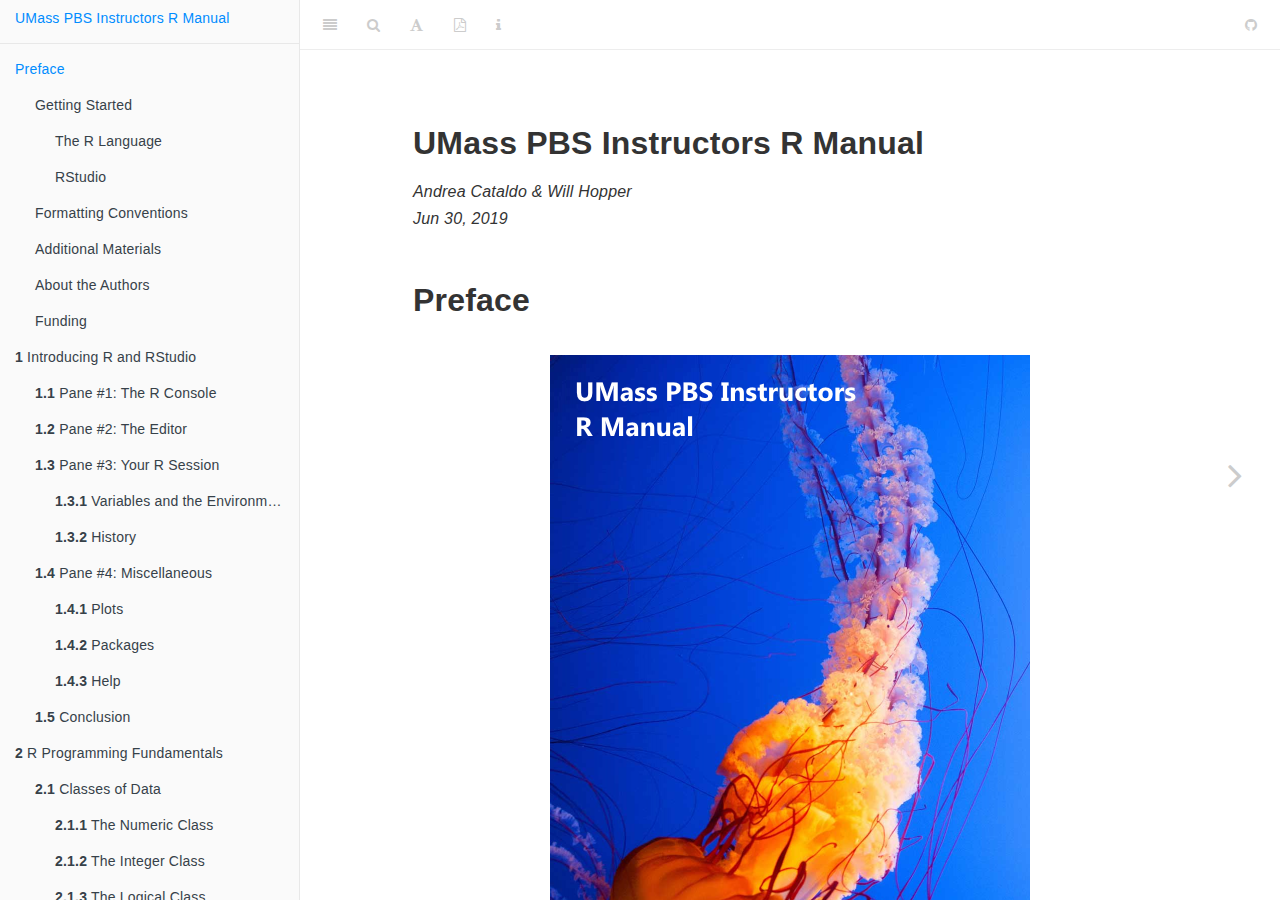
==== commit 1d7dacc6: "update online book from 8acef9b5" ====
--- a/index.html
+++ b/index.html
@@ -135,6 +135,8 @@
 </ul></li>
 <li class="chapter" data-level="" data-path="index.html"><a href="index.html#formatting-conventions"><i class="fa fa-check"></i>Formatting Conventions</a></li>
 <li class="chapter" data-level="" data-path="index.html"><a href="index.html#additional-materials"><i class="fa fa-check"></i>Additional Materials</a></li>
+<li class="chapter" data-level="" data-path="index.html"><a href="index.html#about-the-authors"><i class="fa fa-check"></i>About the Authors</a></li>
+<li class="chapter" data-level="" data-path="index.html"><a href="index.html#funding"><i class="fa fa-check"></i>Funding</a></li>
 </ul></li>
 <li class="chapter" data-level="1" data-path="introducing-r-and-rstudio.html"><a href="introducing-r-and-rstudio.html"><i class="fa fa-check"></i><b>1</b> Introducing R and RStudio</a><ul>
 <li class="chapter" data-level="1.1" data-path="introducing-r-and-rstudio.html"><a href="introducing-r-and-rstudio.html#console"><i class="fa fa-check"></i><b>1.1</b> Pane #1: The R Console</a></li>
@@ -189,13 +191,14 @@
 <li class="chapter" data-level="3.1" data-path="statistics.html"><a href="statistics.html#the-data"><i class="fa fa-check"></i><b>3.1</b> The Data</a></li>
 <li class="chapter" data-level="3.2" data-path="statistics.html"><a href="statistics.html#formula-objects"><i class="fa fa-check"></i><b>3.2</b> Formula Objects</a></li>
 <li class="chapter" data-level="3.3" data-path="statistics.html"><a href="statistics.html#descriptive-statistics"><i class="fa fa-check"></i><b>3.3</b> Descriptive Statistics</a><ul>
-<li class="chapter" data-level="3.3.1" data-path="statistics.html"><a href="statistics.html#mean"><i class="fa fa-check"></i><b>3.3.1</b> Mean</a></li>
-<li class="chapter" data-level="3.3.2" data-path="statistics.html"><a href="statistics.html#median"><i class="fa fa-check"></i><b>3.3.2</b> Median</a></li>
-<li class="chapter" data-level="3.3.3" data-path="statistics.html"><a href="statistics.html#variance"><i class="fa fa-check"></i><b>3.3.3</b> Variance</a></li>
-<li class="chapter" data-level="3.3.4" data-path="statistics.html"><a href="statistics.html#standard-deviation"><i class="fa fa-check"></i><b>3.3.4</b> Standard Deviation</a></li>
-<li class="chapter" data-level="3.3.5" data-path="statistics.html"><a href="statistics.html#standard-error-of-the-mean"><i class="fa fa-check"></i><b>3.3.5</b> Standard Error of the Mean</a></li>
-<li class="chapter" data-level="3.3.6" data-path="statistics.html"><a href="statistics.html#correlation-proportion-of-variance-explained"><i class="fa fa-check"></i><b>3.3.6</b> Correlation &amp; Proportion of Variance Explained</a></li>
-<li class="chapter" data-level="3.3.7" data-path="statistics.html"><a href="statistics.html#summary-functions"><i class="fa fa-check"></i><b>3.3.7</b> Summary Functions</a></li>
+<li class="chapter" data-level="3.3.1" data-path="statistics.html"><a href="statistics.html#handling-na-values"><i class="fa fa-check"></i><b>3.3.1</b> Handling <code>NA</code> Values</a></li>
+<li class="chapter" data-level="3.3.2" data-path="statistics.html"><a href="statistics.html#mean"><i class="fa fa-check"></i><b>3.3.2</b> Mean</a></li>
+<li class="chapter" data-level="3.3.3" data-path="statistics.html"><a href="statistics.html#median"><i class="fa fa-check"></i><b>3.3.3</b> Median</a></li>
+<li class="chapter" data-level="3.3.4" data-path="statistics.html"><a href="statistics.html#variance"><i class="fa fa-check"></i><b>3.3.4</b> Variance</a></li>
+<li class="chapter" data-level="3.3.5" data-path="statistics.html"><a href="statistics.html#standard-deviation"><i class="fa fa-check"></i><b>3.3.5</b> Standard Deviation</a></li>
+<li class="chapter" data-level="3.3.6" data-path="statistics.html"><a href="statistics.html#standard-error-of-the-mean"><i class="fa fa-check"></i><b>3.3.6</b> Standard Error of the Mean</a></li>
+<li class="chapter" data-level="3.3.7" data-path="statistics.html"><a href="statistics.html#correlation-proportion-of-variance-explained"><i class="fa fa-check"></i><b>3.3.7</b> Correlation &amp; Proportion of Variance Explained</a></li>
+<li class="chapter" data-level="3.3.8" data-path="statistics.html"><a href="statistics.html#summary-functions"><i class="fa fa-check"></i><b>3.3.8</b> Summary Functions</a></li>
 </ul></li>
 <li class="chapter" data-level="3.4" data-path="statistics.html"><a href="statistics.html#plotting"><i class="fa fa-check"></i><b>3.4</b> Plotting</a><ul>
 <li class="chapter" data-level="3.4.1" data-path="statistics.html"><a href="statistics.html#scatter-line-plots"><i class="fa fa-check"></i><b>3.4.1</b> Scatter &amp; Line Plots</a></li>
@@ -261,7 +264,7 @@
 <div id="header">
 <h1 class="title">UMass PBS Instructors R Manual</h1>
 <p class="author"><em>Andrea Cataldo &amp; Will Hopper</em></p>
-<p class="date"><em>Jun 13, 2019</em></p>
+<p class="date"><em>Jun 30, 2019</em></p>
 </div>
 <div id="preface" class="section level1 unnumbered">
 <h1>Preface</h1>
@@ -278,7 +281,9 @@
 <li>To provide you with the information you need specifically for Psych 240 and 241, and none of the information you don’t.</li>
 <li>To provide opinionated guidance and reference material for the instructor specifically, not just the “average” R user.</li>
 </ol>
-<p>We hope that you find this guide useful as you embark on teaching a new class!</p>
+<p>It is worth emphasizing again that this guide is designed for <em>instructors</em> of Psych 340 and 241, not necessarily the <em>students</em> in Psych 240 and 241. This means that not everything in this guide should be recapitulated to students directly.</p>
+<p>The material in Chapter 2 is a good example of this. Chapter 2 goes into some detail about general programming concepts and some characteristics of the R language itself (not just its application to statistics). It is likely that most students will not need to know, for example, the details of named vs. unnamed function arguments. However, you as the instructor probably do need to know something about this topic, if only to be able to help trouble-shoot problems your students encounter. And your students may not need to know all the data manipulation techniques covered here, but you may find them useful as you use R to prepare data for in-class demonstrations or assignments. So, think judiciously about what programming and R language concepts your students <em>need</em> to know, and don’t overwhelm them by teaching every detail in this guide.</p>
+<p>With all the background out of the way, we hope that you find this guide useful as you embark on teaching a new class!</p>
 <div id="getting-started" class="section level2 unnumbered">
 <h2>Getting Started</h2>
 <p>To follow along with the examples in this book, it is recommended that you install the latest version of R and RStudio to your personal computer.</p>
@@ -311,7 +316,7 @@
 </div>
 <div id="additional-materials" class="section level2 unnumbered">
 <h2>Additional Materials</h2>
-<p>As alluded to earlier, this is far from the only “Intro to R” material in existence, though this guide has been developed with PSYCH 240 and 241 specifically in mind. But we do encourage you to supplement your knowlege with outside sources. We recommend the following resources to learning about R programming:</p>
+<p>As alluded to earlier, this is far from the only “Intro to R” material in existence, though this guide has been developed with Psych 240 and 241 specifically in mind. But we do encourage you to supplement your knowlege with outside sources. We recommend the following resources to learning about R programming:</p>
 <ul>
 <li><a href="http://silk.library.umass.edu/login?url=https://search.ebscohost.com/login.aspx?direct=true&amp;db=cat06087a&amp;AN=umass.016355822&amp;site=eds-live&amp;scope=site">R in a Nutshell</a> by Joseph Adler</li>
 <li><a href="http://silk.library.umass.edu/login?url=https://search.ebscohost.com/login.aspx?direct=true&amp;db=cat06087a&amp;AN=umass.016669840&amp;site=eds-live&amp;scope=site">The Art of R Programming</a> by Norman Matloff</li>
@@ -323,33 +328,15 @@
 <li><a href="https://www.umass.edu/issr/what-we-do/consultation">The Institute for Social Science Research</a></li>
 <li><a href="https://www.umass.edu/family/methodology-department">The Center for Research on Famlies</a></li>
 </ul>
-<div id="reproducibility" class="section level4 unnumbered">
-<h4>Reproducibility</h4>
-<p>The R session information when compiling this book is shown below:</p>
-<pre class="sourceCode r"><code class="sourceCode r"><span class="kw">sessionInfo</span>()</code></pre>
-<pre><code>## R version 3.5.1 (2018-07-02)
-## Platform: x86_64-w64-mingw32/x64 (64-bit)
-## Running under: Windows 7 x64 (build 7601) Service Pack 1
-## 
-## Matrix products: default
-## 
-## locale:
-## [1] LC_COLLATE=English_United States.1252 
-## [2] LC_CTYPE=English_United States.1252   
-## [3] LC_MONETARY=English_United States.1252
-## [4] LC_NUMERIC=C                          
-## [5] LC_TIME=English_United States.1252    
-## 
-## attached base packages:
-## [1] stats     graphics  grDevices utils     datasets  methods   base     
-## 
-## loaded via a namespace (and not attached):
-##  [1] compiler_3.5.1   magrittr_1.5     bookdown_0.11    htmltools_0.3.6 
-##  [5] tools_3.5.1      yaml_2.2.0       Rcpp_1.0.1       codetools_0.2-15
-##  [9] stringi_1.4.3    rmarkdown_1.13   knitr_1.22       stringr_1.3.1   
-## [13] xfun_0.6         digest_0.6.19    packrat_0.4.9-3  evaluate_0.14</code></pre>
-
-</div>
+</div>
+<div id="about-the-authors" class="section level2 unnumbered">
+<h2>About the Authors</h2>
+<p><a href="https://www.umass.edu/pbs/people/andrea-cataldo">Andrea Cataldo</a> <a href="mailto:andrea.m.cataldo@gmail.com">(email)</a> and <a href="https://www.umass.edu/pbs/people/william-hopper">Will Hopper</a> <a href="mailto:wjhopper510@gmail.com">(email)</a> are 2019 graduates of the Cognitive Psychology PhD program. They each have extensive experience teaching statistics with R to undergraduate students as instructors and TAs for Psych 240, and have additional experience teaching R to graduate students and faculty through various methodological workshops on campus and as teaching assistants for Psych 640 and 641.</p>
+</div>
+<div id="funding" class="section level2 unnumbered">
+<h2>Funding</h2>
+<p>Development of this manual was funded by a Periodic Multi-Year Review (PMYR) Grant to Adrian Staub from the UMass Institute for Teaching Excellence &amp; Faculty Development (TEFD). Please <a href="mailto:astaub@psych.umass.edu">email Adrian</a> for any comments and questions.</p>
+
 </div>
 </div>
             </section>
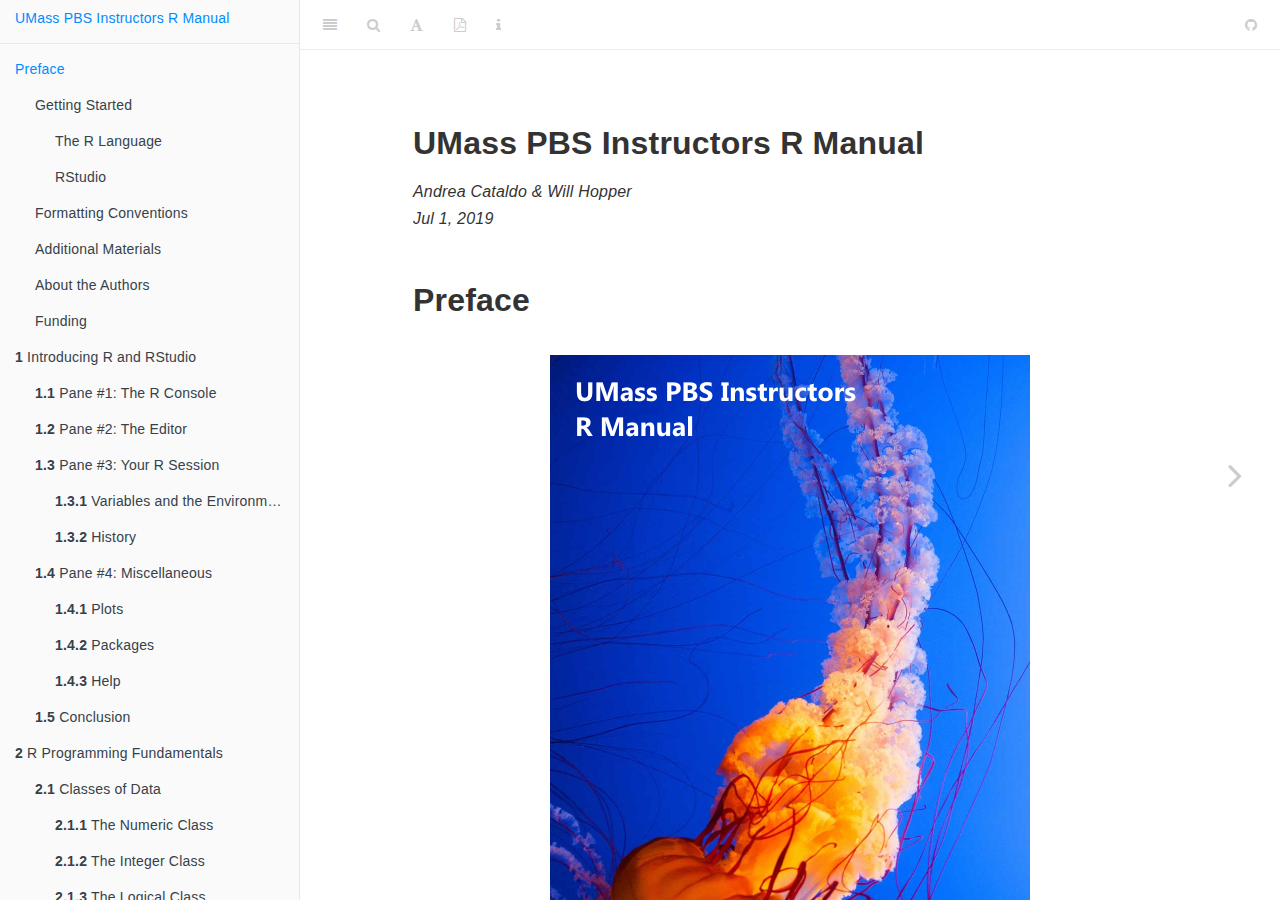
==== commit 4a12f6ac: "updated online book at 1a2a7bd1" ====
--- a/index.html
+++ b/index.html
@@ -264,7 +264,7 @@
 <div id="header">
 <h1 class="title">UMass PBS Instructors R Manual</h1>
 <p class="author"><em>Andrea Cataldo &amp; Will Hopper</em></p>
-<p class="date"><em>Jun 30, 2019</em></p>
+<p class="date"><em>Jul 1, 2019</em></p>
 </div>
 <div id="preface" class="section level1 unnumbered">
 <h1>Preface</h1>
